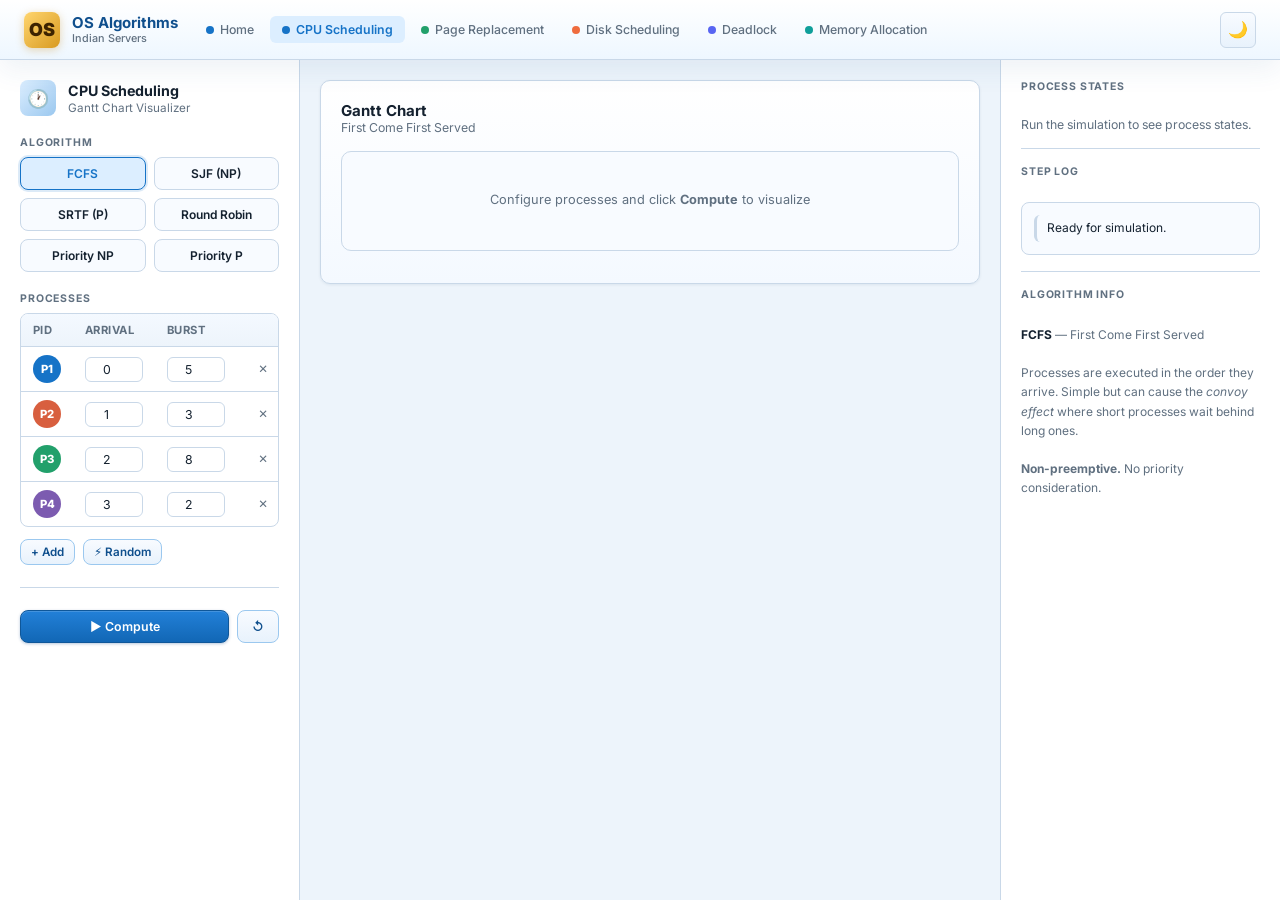
==== cpu-scheduling.html @ 4339affb "Initial OS algorithms visualization site" ====
<!DOCTYPE html>
<html lang="en" data-theme="light">
<head>
  <meta charset="UTF-8">
  <meta name="viewport" content="width=device-width, initial-scale=1.0">
  <title>CPU Scheduling — OS Algorithms</title>
  <link rel="stylesheet" href="css/style.css">
  <style>
    .process-row td { vertical-align: middle; }
    .pid-badge {
      display: inline-flex; align-items: center; justify-content: center;
      width: 28px; height: 28px; border-radius: 50%;
      font-size: 0.75rem; font-weight: 800; color: #fff;
    }
    .gantt-wrap { min-height: 100px; }
    .gantt-chart { position: relative; }
    .gantt-rows { display: flex; flex-direction: column; gap: 6px; }
    .gantt-proc-row { display: flex; align-items: center; gap: 6px; }
    .gantt-proc-label {
      width: 26px; height: 26px; border-radius: 50%;
      font-size: 0.7rem; font-weight: 800; color: #fff;
      display: flex; align-items: center; justify-content: center;
      flex-shrink: 0;
    }
    .gantt-blocks { position: relative; flex: 1; height: 32px; }
    .gantt-block {
      position: absolute; top: 0; height: 32px;
      border-radius: 5px;
      display: flex; align-items: center; justify-content: center;
      font-size: 0.68rem; font-weight: 700; color: rgba(255,255,255,0.9);
      overflow: hidden;
      border: 1px solid rgba(0,0,0,0.15);
      transition: opacity 0.2s;
    }
    .gantt-block::after {
      content: ''; position: absolute; top: 0; left: 0; right: 0; height: 40%;
      background: rgba(255,255,255,0.18);
    }
    .gantt-block.dimmed { opacity: 0.25; }
    .gantt-block.current { box-shadow: 0 0 0 2px #fff, 0 0 0 4px var(--accent); z-index:2; }
    .timeline-row {
      position: relative; height: 20px; flex: 1;
      border-top: 1px solid var(--line);
      margin-left: 32px;
    }
    .t-tick {
      position: absolute; top: 0; transform: translateX(-50%);
      font-size: 0.65rem; color: var(--muted); font-weight: 600;
      padding-top: 3px;
    }
    .t-tick::before {
      content: ''; position: absolute; top: -5px; left: 50%;
      width: 1px; height: 5px; background: var(--line);
    }
    .quantum-row { display: flex; align-items: center; gap: var(--space-3); }
    .quantum-row.hidden { display: none; }
    .proc-table-wrap { overflow-x: auto; border-radius: var(--radius-md); border: 1px solid var(--line); }
    .proc-table-wrap table { font-size: 0.82rem; }
    .proc-table-wrap input[type=number] {
      width: 58px; padding: 4px 6px; text-align: center;
      border-radius: var(--radius-sm); font-size: 0.82rem;
    }
    .current-time-bar {
      font-size: 0.82rem; color: var(--muted);
      display: flex; align-items: center; gap: 8px;
    }
    .time-val { font-size: 1.1rem; font-weight: 800; color: var(--ink); min-width: 2ch; }
    .metrics-table td:first-child { font-weight: 600; }
    .p-color-0 { background: #1673c7; }
    .p-color-1 { background: #d85f3f; }
    .p-color-2 { background: #22a06b; }
    .p-color-3 { background: #7c5bb0; }
    .p-color-4 { background: #ef9c00; }
    .p-color-5 { background: #0f9f9a; }
    .p-color-6 { background: #db2777; }
    .p-color-7 { background: #65a30d; }
  </style>
</head>
<body>

<nav class="top-nav">
  <a class="nav-brand" href="index.html">
    <div class="nav-brand-mark">OS</div>
    <div><div class="nav-brand-text">OS Algorithms</div><div class="nav-brand-sub">Indian Servers</div></div>
  </a>
  <div class="nav-links">
    <a class="nav-link" href="index.html"><span class="dot" style="background:#1673c7"></span>Home</a>
    <a class="nav-link active" href="cpu-scheduling.html"><span class="dot" style="background:#1673c7"></span>CPU Scheduling</a>
    <a class="nav-link" href="page-replacement.html"><span class="dot" style="background:#22a06b"></span>Page Replacement</a>
    <a class="nav-link" href="disk-scheduling.html"><span class="dot" style="background:#ef6c3e"></span>Disk Scheduling</a>
    <a class="nav-link" href="deadlock.html"><span class="dot" style="background:#5865f2"></span>Deadlock</a>
    <a class="nav-link" href="memory-allocation.html"><span class="dot" style="background:#0f9f9a"></span>Memory Allocation</a>
  </div>
  <div class="nav-actions">
    <button class="theme-toggle" id="themeBtn">🌙</button>
  </div>
</nav>

<div class="page-layout-3">

  <!-- Control Panel -->
  <aside class="control-panel">
    <div>
      <div class="card-header" style="margin-bottom:0">
        <div class="card-icon" style="background:linear-gradient(135deg,#dceeff,#9bc8ef)">🕐</div>
        <div>
          <div class="card-title">CPU Scheduling</div>
          <div class="card-subtitle">Gantt Chart Visualizer</div>
        </div>
      </div>
    </div>

    <div>
      <div class="section-title">Algorithm</div>
      <div class="algo-grid">
        <div class="algo-option selected" data-algo="fcfs">FCFS</div>
        <div class="algo-option" data-algo="sjf">SJF (NP)</div>
        <div class="algo-option" data-algo="srtf">SRTF (P)</div>
        <div class="algo-option" data-algo="rr">Round Robin</div>
        <div class="algo-option" data-algo="priority_np">Priority NP</div>
        <div class="algo-option" data-algo="priority_p">Priority P</div>
      </div>
      <div class="quantum-row hidden mt-3" id="quantumRow">
        <label class="form-label" style="white-space:nowrap;margin:0">Time Quantum:</label>
        <input type="number" id="quantum" value="2" min="1" max="10" style="width:70px">
      </div>
    </div>

    <div>
      <div class="section-title" style="margin-bottom:8px">Processes</div>
      <div class="proc-table-wrap">
        <table id="procTable">
          <thead>
            <tr>
              <th>PID</th><th>Arrival</th><th>Burst</th>
              <th id="priHead" class="hidden">Priority</th>
              <th></th>
            </tr>
          </thead>
          <tbody id="procBody"></tbody>
        </table>
      </div>
      <div class="btn-group mt-3">
        <button class="btn btn-secondary btn-sm" id="addProcBtn">+ Add</button>
        <button class="btn btn-secondary btn-sm" id="randomBtn">⚡ Random</button>
      </div>
    </div>

    <div class="divider"></div>
    <div class="btn-group" style="flex-wrap:nowrap">
      <button class="btn btn-primary w-full" id="runBtn">▶ Compute</button>
      <button class="btn btn-secondary" id="resetBtn" title="Reset">↺</button>
    </div>
  </aside>

  <!-- Visualization Panel -->
  <main class="viz-panel">
    <div class="card">
      <div class="flex items-center justify-between" style="margin-bottom:var(--space-4)">
        <div>
          <div class="panel-title" style="margin:0">Gantt Chart</div>
          <div class="text-muted text-sm" id="algoLabel">First Come First Served</div>
        </div>
        <div class="current-time-bar" id="timeBar" style="display:none">
          <span>t =</span><span class="time-val" id="timeVal">0</span>
        </div>
      </div>

      <div class="gantt-wrap" id="ganttWrap">
        <div style="color:var(--muted); font-size:0.85rem; text-align:center; padding:24px 0">
          Configure processes and click <strong>Compute</strong> to visualize
        </div>
      </div>

      <div class="legend mt-3" id="ganttLegend"></div>
    </div>

    <!-- Playback controls -->
    <div class="playback-bar" id="playbackBar" style="display:none">
      <button class="btn btn-secondary btn-sm btn-icon" id="stepBackBtn" title="Step back">⟨⟨</button>
      <button class="btn btn-primary btn-sm" id="playBtn" style="min-width:90px">▶ Play</button>
      <button class="btn btn-secondary btn-sm btn-icon" id="stepFwdBtn" title="Step forward">⟩⟩</button>
      <div class="progress-bar w-full">
        <div class="progress-fill" id="progressFill" style="width:0%"></div>
      </div>
      <div class="step-counter" id="stepCounter">0 / 0</div>
      <div class="playback-speed">
        <span class="text-xs text-muted">Speed:</span>
        <button class="speed-btn" data-spd="2">0.5×</button>
        <button class="speed-btn active" data-spd="1">1×</button>
        <button class="speed-btn" data-spd="0.5">2×</button>
        <button class="speed-btn" data-spd="0.25">4×</button>
      </div>
    </div>

    <!-- Metrics -->
    <div id="metricsArea" style="display:none">
      <div class="section-title">Performance Metrics</div>
      <div class="metrics-grid" id="metricsGrid"></div>
      <div class="table-wrap mt-4">
        <table>
          <thead>
            <tr><th>Process</th><th>Arrival</th><th>Burst</th><th>Completion</th><th>Turnaround</th><th>Waiting</th><th>Response</th></tr>
          </thead>
          <tbody id="metricsBody"></tbody>
          <tfoot id="metricsFoot" style="font-weight:700; background:var(--blue-1)"></tfoot>
        </table>
      </div>
    </div>
  </main>

  <!-- Info Panel -->
  <aside class="info-panel">
    <div class="section-title">Process States</div>
    <div id="statesPanel" style="display:flex; flex-direction:column; gap:6px">
      <div class="text-muted text-sm">Run the simulation to see process states.</div>
    </div>

    <hr>

    <div class="section-title">Step Log</div>
    <div class="step-log" id="stepLog">
      <div class="step-entry">Ready for simulation.</div>
    </div>

    <hr>

    <div class="section-title">Algorithm Info</div>
    <div id="algoInfo" style="font-size:0.8rem; color:var(--muted); line-height:1.6">
      <strong style="color:var(--ink)">FCFS</strong> — First Come First Served<br><br>
      Processes are executed in the order they arrive. Simple but can cause the
      <em>convoy effect</em> where short processes wait behind long ones.<br><br>
      <strong>Non-preemptive.</strong> No priority consideration.
    </div>
  </aside>
</div>

<script>
// ── Theme ────────────────────────────────────────────────
const themeBtn = document.getElementById('themeBtn');
const root = document.documentElement;
const saved = localStorage.getItem('os-theme') || 'light';
root.setAttribute('data-theme', saved);
themeBtn.textContent = saved === 'dark' ? '☀️' : '🌙';
themeBtn.addEventListener('click', () => {
  const next = root.getAttribute('data-theme') === 'dark' ? 'light' : 'dark';
  root.setAttribute('data-theme', next);
  themeBtn.textContent = next === 'dark' ? '☀️' : '🌙';
  localStorage.setItem('os-theme', next);
});

// ── Process Colors ────────────────────────────────────────
const COLORS = ['#1673c7','#d85f3f','#22a06b','#7c5bb0','#ef9c00','#0f9f9a','#db2777','#65a30d'];
const ALGO_NAMES = {
  fcfs: 'First Come First Served (FCFS)',
  sjf: 'Shortest Job First — Non-Preemptive (SJF)',
  srtf: 'Shortest Remaining Time First — Preemptive (SRTF)',
  rr: 'Round Robin (RR)',
  priority_np: 'Priority Scheduling — Non-Preemptive',
  priority_p: 'Priority Scheduling — Preemptive'
};
const ALGO_INFO = {
  fcfs: '<strong style="color:var(--ink)">FCFS</strong> — First Come First Served<br><br>Processes execute in arrival order. Simple but causes the <em>convoy effect</em>.<br><br><strong>Non-preemptive.</strong>',
  sjf: '<strong style="color:var(--ink)">SJF</strong> — Shortest Job First<br><br>Always picks the arrived process with shortest burst. Minimizes average waiting time (optimal for NP).<br><br><strong>Non-preemptive.</strong>',
  srtf: '<strong style="color:var(--ink)">SRTF</strong> — Shortest Remaining Time First<br><br>Preemptive version of SJF. At each time unit picks the process with least remaining time. Optimal average waiting time.<br><br><strong>Preemptive.</strong>',
  rr: '<strong style="color:var(--ink)">Round Robin</strong><br><br>Each process gets a fixed time quantum. Fairness guaranteed; response time depends on quantum size. Best for interactive systems.<br><br><strong>Preemptive.</strong>',
  priority_np: '<strong style="color:var(--ink)">Priority Scheduling NP</strong><br><br>Non-preemptively selects highest-priority ready process (lower number = higher priority). Risk of <em>starvation</em> for low-priority processes.<br><br><strong>Non-preemptive.</strong>',
  priority_p: '<strong style="color:var(--ink)">Priority Scheduling P</strong><br><br>Preempts running process if a higher-priority process arrives. More responsive but more context switches.<br><br><strong>Preemptive.</strong>'
};

// ── State ─────────────────────────────────────────────────
let currentAlgo = 'fcfs';
let processes = [];
let ganttData = [];
let steps = [];
let currentStep = 0;
let playInterval = null;
let speedFactor = 1;
let pidCounter = 1;

// ── Init ──────────────────────────────────────────────────
function init() {
  processes = [
    { pid: 1, arrival: 0, burst: 5, priority: 2, color: COLORS[0] },
    { pid: 2, arrival: 1, burst: 3, priority: 1, color: COLORS[1] },
    { pid: 3, arrival: 2, burst: 8, priority: 3, color: COLORS[2] },
    { pid: 4, arrival: 3, burst: 2, priority: 1, color: COLORS[3] },
  ];
  pidCounter = 5;
  renderTable();
}

function renderTable() {
  const body = document.getElementById('procBody');
  const showPri = currentAlgo === 'priority_np' || currentAlgo === 'priority_p';
  document.getElementById('priHead').classList.toggle('hidden', !showPri);
  body.innerHTML = processes.map((p, i) => `
    <tr class="process-row" data-idx="${i}">
      <td><span class="pid-badge p-color-${i % 8}">P${p.pid}</span></td>
      <td><input type="number" value="${p.arrival}" min="0" max="50" onchange="updateProc(${i},'arrival',this.value)"></td>
      <td><input type="number" value="${p.burst}" min="1" max="30" onchange="updateProc(${i},'burst',this.value)"></td>
      <td class="${showPri ? '' : 'hidden'}"><input type="number" value="${p.priority}" min="1" max="10" onchange="updateProc(${i},'priority',this.value)"></td>
      <td><button class="btn btn-ghost btn-icon btn-sm" onclick="removeProc(${i})">✕</button></td>
    </tr>
  `).join('');
}

function updateProc(i, field, val) {
  processes[i][field] = parseInt(val) || 0;
}
function removeProc(i) {
  if (processes.length <= 1) return;
  processes.splice(i, 1);
  renderTable();
}

document.getElementById('addProcBtn').addEventListener('click', () => {
  if (processes.length >= 8) return;
  processes.push({ pid: pidCounter++, arrival: 0, burst: 4, priority: 2, color: COLORS[processes.length % 8] });
  renderTable();
});

document.getElementById('randomBtn').addEventListener('click', () => {
  processes = [];
  pidCounter = 1;
  const n = 4 + Math.floor(Math.random() * 3);
  for (let i = 0; i < n; i++) {
    processes.push({
      pid: pidCounter++,
      arrival: Math.floor(Math.random() * 8),
      burst: 1 + Math.floor(Math.random() * 9),
      priority: 1 + Math.floor(Math.random() * 5),
      color: COLORS[i % 8]
    });
  }
  renderTable();
});

// ── Algorithm Selection ───────────────────────────────────
document.querySelectorAll('.algo-option').forEach(el => {
  el.addEventListener('click', () => {
    document.querySelectorAll('.algo-option').forEach(x => x.classList.remove('selected'));
    el.classList.add('selected');
    currentAlgo = el.dataset.algo;
    document.getElementById('quantumRow').classList.toggle('hidden', currentAlgo !== 'rr');
    document.getElementById('algoLabel').textContent = ALGO_NAMES[currentAlgo];
    document.getElementById('algoInfo').innerHTML = ALGO_INFO[currentAlgo];
    renderTable();
  });
});

// ── Algorithms ────────────────────────────────────────────
function computeFCFS(procs) {
  const sorted = [...procs].sort((a, b) => a.arrival - b.arrival || a.pid - b.pid);
  const gantt = []; let t = 0;
  for (const p of sorted) {
    if (t < p.arrival) gantt.push({ pid: -1, start: t, end: p.arrival });
    gantt.push({ pid: p.pid, start: Math.max(t, p.arrival), end: Math.max(t, p.arrival) + p.burst });
    t = gantt[gantt.length - 1].end;
  }
  return gantt;
}

function computeSJF(procs) {
  const all = procs.map(p => ({ ...p }));
  const gantt = []; let t = 0; const done = new Set();
  while (done.size < all.length) {
    const avail = all.filter(p => p.arrival <= t && !done.has(p.pid));
    if (!avail.length) { t++; continue; }
    avail.sort((a, b) => a.burst - b.burst || a.arrival - b.arrival || a.pid - b.pid);
    const p = avail[0];
    if (t < p.arrival) gantt.push({ pid: -1, start: t, end: p.arrival });
    gantt.push({ pid: p.pid, start: t, end: t + p.burst });
    t += p.burst; done.add(p.pid);
  }
  return gantt;
}

function computeSRTF(procs) {
  const all = procs.map(p => ({ ...p, rem: p.burst, resp: -1 }));
  const n = all.length; let done = 0; let t = 0;
  let cur = null; let segStart = 0; const gantt = [];
  while (done < n) {
    const avail = all.filter(p => p.arrival <= t && p.rem > 0);
    if (!avail.length) { if (cur) { gantt.push({ pid: cur.pid, start: segStart, end: t }); cur = null; } t++; continue; }
    avail.sort((a, b) => a.rem - b.rem || a.arrival - b.arrival || a.pid - b.pid);
    const next = avail[0];
    if (!cur || cur.pid !== next.pid) {
      if (cur) gantt.push({ pid: cur.pid, start: segStart, end: t });
      segStart = t; cur = next;
    }
    next.rem--; t++;
    if (next.rem === 0) { gantt.push({ pid: next.pid, start: segStart, end: t }); cur = null; segStart = t; done++; }
  }
  return gantt;
}

function computeRR(procs, q) {
  const all = procs.map(p => ({ ...p, rem: p.burst })).sort((a, b) => a.arrival - b.arrival);
  const gantt = []; let t = 0; const queue = []; let idx = 0;
  while (idx < all.length && all[idx].arrival <= t) { queue.push(all[idx++]); }
  while (queue.length || idx < all.length) {
    if (!queue.length) { t = all[idx].arrival; queue.push(all[idx++]); }
    const p = queue.shift();
    const exec = Math.min(q, p.rem);
    gantt.push({ pid: p.pid, start: t, end: t + exec });
    t += exec; p.rem -= exec;
    while (idx < all.length && all[idx].arrival <= t) { queue.push(all[idx++]); }
    if (p.rem > 0) queue.push(p);
  }
  return gantt;
}

function computePriorityNP(procs) {
  const all = procs.map(p => ({ ...p }));
  const gantt = []; let t = 0; const done = new Set();
  while (done.size < all.length) {
    const avail = all.filter(p => p.arrival <= t && !done.has(p.pid));
    if (!avail.length) { t++; continue; }
    avail.sort((a, b) => a.priority - b.priority || a.arrival - b.arrival || a.pid - b.pid);
    const p = avail[0];
    gantt.push({ pid: p.pid, start: t, end: t + p.burst });
    t += p.burst; done.add(p.pid);
  }
  return gantt;
}

function computePriorityP(procs) {
  const all = procs.map(p => ({ ...p, rem: p.burst }));
  const n = all.length; let done = 0; let t = 0;
  let cur = null; let segStart = 0; const gantt = [];
  while (done < n) {
    const avail = all.filter(p => p.arrival <= t && p.rem > 0);
    if (!avail.length) { if (cur) { gantt.push({ pid: cur.pid, start: segStart, end: t }); cur = null; } t++; continue; }
    avail.sort((a, b) => a.priority - b.priority || a.arrival - b.arrival || a.pid - b.pid);
    const next = avail[0];
    if (!cur || cur.pid !== next.pid) {
      if (cur) gantt.push({ pid: cur.pid, start: segStart, end: t });
      segStart = t; cur = next;
    }
    next.rem--; t++;
    if (next.rem === 0) { gantt.push({ pid: next.pid, start: segStart, end: t }); cur = null; segStart = t; done++; }
  }
  return gantt;
}

function computeGantt() {
  const q = parseInt(document.getElementById('quantum').value) || 2;
  const cleaned = processes.filter(p => p.burst > 0);
  switch (currentAlgo) {
    case 'fcfs': return computeFCFS(cleaned);
    case 'sjf': return computeSJF(cleaned);
    case 'srtf': return computeSRTF(cleaned);
    case 'rr': return computeRR(cleaned, q);
    case 'priority_np': return computePriorityNP(cleaned);
    case 'priority_p': return computePriorityP(cleaned);
  }
  return [];
}

// ── Metrics ───────────────────────────────────────────────
function computeMetrics(gantt, procs) {
  const map = {};
  procs.forEach(p => { map[p.pid] = { ...p, completion: 0, response: -1, firstStart: -1 }; });
  gantt.forEach(seg => {
    if (seg.pid < 0) return;
    const p = map[seg.pid];
    if (!p) return;
    if (p.firstStart < 0) p.firstStart = seg.start;
    p.completion = Math.max(p.completion, seg.end);
  });
  return Object.values(map).map(p => ({
    ...p,
    turnaround: p.completion - p.arrival,
    waiting: p.completion - p.arrival - p.burst,
    response: p.firstStart - p.arrival
  }));
}

// ── Build Steps ───────────────────────────────────────────
function buildSteps(gantt) {
  // Each step = show up to that gantt segment
  const s = [];
  for (let i = 1; i <= gantt.length; i++) {
    s.push({ visibleCount: i, time: gantt[i-1].end });
  }
  return s;
}

// ── Render Gantt ──────────────────────────────────────────
function renderGantt(gantt, visibleCount) {
  const wrap = document.getElementById('ganttWrap');
  if (!gantt.length) { wrap.innerHTML = '<div style="color:var(--muted);text-align:center;padding:24px">No data</div>'; return; }

  const maxT = gantt[gantt.length - 1].end;
  const scale = Math.min(1, (wrap.clientWidth - 60) / (maxT * 28));
  const blockW = Math.max(18, 28 * scale);

  // Per-process rows
  const pidMap = {};
  processes.forEach((p, i) => { pidMap[p.pid] = { color: p.color, idx: i }; });

  // Build row per process
  const rowsHtml = processes.map((p, i) => {
    const segs = gantt.filter(s => s.pid === p.pid);
    const blocks = segs.slice(0, visibleCount).map(s => {
      const left = s.start * blockW;
      const width = (s.end - s.start) * blockW;
      const isLast = gantt.indexOf(s) === visibleCount - 1;
      return `<div class="gantt-block ${isLast ? 'current' : ''}"
        style="left:${left}px; width:${width}px; background:${p.color}"
        title="P${p.pid}: t=${s.start}–${s.end}">
        ${width > 26 ? `<span style="font-size:0.68rem;font-weight:700">${s.end - s.start}</span>` : ''}
      </div>`;
    }).join('');
    return `<div class="gantt-proc-row">
      <div class="gantt-proc-label" style="background:${p.color}">P${p.pid}</div>
      <div class="gantt-blocks" style="width:${maxT * blockW}px">${blocks}</div>
    </div>`;
  }).join('');

  // Ticks
  const tickStep = maxT <= 20 ? 1 : maxT <= 50 ? 5 : 10;
  let ticks = '';
  for (let t = 0; t <= maxT; t += tickStep) {
    ticks += `<div class="t-tick" style="left:${t * blockW}px">${t}</div>`;
  }
  if (maxT % tickStep !== 0) ticks += `<div class="t-tick" style="left:${maxT * blockW}px">${maxT}</div>`;

  wrap.innerHTML = `
    <div class="gantt-rows" style="overflow-x:auto; padding-bottom:4px">
      ${rowsHtml}
      <div style="display:flex; gap:6px; margin-top:4px">
        <div style="width:32px; flex-shrink:0"></div>
        <div class="timeline-row" style="width:${maxT * blockW}px">${ticks}</div>
      </div>
    </div>
  `;

  // Legend
  const leg = document.getElementById('ganttLegend');
  leg.innerHTML = processes.map(p =>
    `<div class="legend-item"><div class="legend-swatch" style="background:${p.color}"></div>P${p.pid}</div>`
  ).join('');
}

// ── Run ───────────────────────────────────────────────────
document.getElementById('runBtn').addEventListener('click', run);
function run() {
  stopPlay();
  ganttData = computeGantt();
  if (!ganttData.length) return;
  steps = buildSteps(ganttData);
  currentStep = steps.length;

  renderGantt(ganttData, currentStep);
  showMetrics();
  document.getElementById('playbackBar').style.display = 'flex';
  document.getElementById('metricsArea').style.display = 'block';
  document.getElementById('timeBar').style.display = 'flex';
  updatePlayback();
  buildStepLog();
  updateStatePanel(currentStep);
}

function showMetrics() {
  const metrics = computeMetrics(ganttData, processes);
  const grid = document.getElementById('metricsGrid');
  const avgWT = (metrics.reduce((s, m) => s + m.waiting, 0) / metrics.length).toFixed(2);
  const avgTAT = (metrics.reduce((s, m) => s + m.turnaround, 0) / metrics.length).toFixed(2);
  const avgRT = (metrics.reduce((s, m) => s + m.response, 0) / metrics.length).toFixed(2);
  const totalTime = ganttData[ganttData.length - 1].end;
  const cpuBusy = ganttData.filter(s => s.pid >= 0).reduce((s, g) => s + g.end - g.start, 0);
  const util = ((cpuBusy / totalTime) * 100).toFixed(1);

  grid.innerHTML = `
    <div class="metric-card"><div class="metric-value" style="color:var(--cpu-color)">${avgWT}</div><div class="metric-label">Avg Wait (ms)</div></div>
    <div class="metric-card"><div class="metric-value" style="color:var(--mem-color)">${avgTAT}</div><div class="metric-label">Avg Turnaround</div></div>
    <div class="metric-card"><div class="metric-value" style="color:var(--disk-color)">${avgRT}</div><div class="metric-label">Avg Response</div></div>
    <div class="metric-card"><div class="metric-value" style="color:var(--deadlock-color)">${util}%</div><div class="metric-label">CPU Utilization</div></div>
  `;

  const body = document.getElementById('metricsBody');
  body.innerHTML = metrics.map(m => `
    <tr>
      <td><span class="pid-badge" style="background:${m.color}">P${m.pid}</span></td>
      <td>${m.arrival}</td><td>${m.burst}</td>
      <td>${m.completion}</td>
      <td><strong>${m.turnaround}</strong></td>
      <td><strong style="color:var(--cpu-color)">${m.waiting}</strong></td>
      <td>${m.response}</td>
    </tr>
  `).join('');

  const foot = document.getElementById('metricsFoot');
  const total = { tat: metrics.reduce((s, m) => s + m.turnaround, 0), wt: metrics.reduce((s, m) => s + m.waiting, 0) };
  foot.innerHTML = `<tr><td colspan="4" style="color:var(--muted)">Average</td><td>${(total.tat/metrics.length).toFixed(2)}</td><td>${(total.wt/metrics.length).toFixed(2)}</td><td>—</td></tr>`;
}

// ── Playback ──────────────────────────────────────────────
function updatePlayback() {
  const cs = currentStep;
  document.getElementById('stepCounter').textContent = `${cs} / ${steps.length}`;
  const pct = steps.length ? (cs / steps.length * 100) : 0;
  document.getElementById('progressFill').style.width = pct + '%';
  const t = steps.length && cs > 0 ? steps[cs - 1].time : 0;
  document.getElementById('timeVal').textContent = t;
  renderGantt(ganttData, cs);
  updateStatePanel(cs);
  if (cs > 0 && cs <= steps.length) scrollLogToStep(cs - 1);
}

function buildStepLog() {
  const log = document.getElementById('stepLog');
  log.innerHTML = ganttData.map((seg, i) => {
    const label = seg.pid < 0 ? 'CPU idle' : `P${seg.pid} runs`;
    const cls = seg.pid < 0 ? 'warning' : 'success';
    return `<div class="step-entry ${cls}" id="logEntry${i}">${label}: t=${seg.start} → t=${seg.end} <span style="color:var(--muted)">(${seg.end - seg.start} unit${seg.end - seg.start !== 1 ? 's' : ''})</span></div>`;
  }).join('');
}
function scrollLogToStep(i) {
  const el = document.getElementById(`logEntry${i}`);
  if (el) { document.querySelectorAll('.step-entry').forEach(x => x.classList.remove('current')); el.classList.add('current'); el.scrollIntoView({ block: 'nearest' }); }
}

function updateStatePanel(cs) {
  const panel = document.getElementById('statesPanel');
  const metrics = computeMetrics(ganttData.slice(0, cs), processes);
  const curTime = cs > 0 ? steps[cs - 1].time : 0;
  const runningPid = cs > 0 && ganttData[cs - 1].pid >= 0 ? ganttData[cs - 1].pid : -1;
  panel.innerHTML = processes.map(p => {
    const m = metrics.find(x => x.pid === p.pid);
    let state = 'not arrived';
    if (p.arrival > curTime) state = 'not arrived';
    else if (m && m.completion <= curTime) state = 'done';
    else if (p.pid === runningPid) state = 'running';
    else state = 'ready';
    const colors = { 'running': 'running', 'ready': 'ready', 'done': 'done', 'not arrived': 'done' };
    const labels = { 'running': '▶ Running', 'ready': '⏳ Ready', 'done': '✓ Done', 'not arrived': '○ Waiting' };
    return `<div style="display:flex; align-items:center; justify-content:space-between; font-size:0.82rem; padding:5px 8px; border-radius:6px; background:var(--blue-1); border:1px solid var(--line)">
      <span style="display:flex; align-items:center; gap:6px"><span class="state-dot ${colors[state]}"></span><strong>P${p.pid}</strong></span>
      <span style="color:var(--muted)">${labels[state]}</span>
    </div>`;
  }).join('');
}

document.getElementById('stepBackBtn').addEventListener('click', () => {
  stopPlay(); if (currentStep > 0) { currentStep--; updatePlayback(); }
});
document.getElementById('stepFwdBtn').addEventListener('click', () => {
  stopPlay(); if (currentStep < steps.length) { currentStep++; updatePlayback(); }
});

let playing = false;
function stopPlay() {
  clearInterval(playInterval); playing = false;
  document.getElementById('playBtn').textContent = '▶ Play';
}
document.getElementById('playBtn').addEventListener('click', () => {
  if (playing) { stopPlay(); return; }
  if (currentStep >= steps.length) currentStep = 0;
  playing = true;
  document.getElementById('playBtn').textContent = '⏸ Pause';
  playInterval = setInterval(() => {
    if (currentStep >= steps.length) { stopPlay(); return; }
    currentStep++; updatePlayback();
  }, 600 * speedFactor);
});

document.querySelectorAll('.speed-btn').forEach(btn => {
  btn.addEventListener('click', () => {
    document.querySelectorAll('.speed-btn').forEach(x => x.classList.remove('active'));
    btn.classList.add('active');
    speedFactor = parseFloat(btn.dataset.spd);
    if (playing) { stopPlay(); document.getElementById('playBtn').click(); }
  });
});

document.getElementById('resetBtn').addEventListener('click', () => {
  stopPlay(); currentStep = 0; ganttData = []; steps = [];
  document.getElementById('ganttWrap').innerHTML = '<div style="color:var(--muted);font-size:0.85rem;text-align:center;padding:24px 0">Configure processes and click <strong>Compute</strong> to visualize</div>';
  document.getElementById('playbackBar').style.display = 'none';
  document.getElementById('metricsArea').style.display = 'none';
  document.getElementById('timeBar').style.display = 'none';
  document.getElementById('ganttLegend').innerHTML = '';
  document.getElementById('statesPanel').innerHTML = '<div class="text-muted text-sm">Run the simulation to see process states.</div>';
  document.getElementById('stepLog').innerHTML = '<div class="step-entry">Ready for simulation.</div>';
});

init();
</script>
</body>
</html>
---- css/style.css ----
/* ============================================
   OS Algorithm Visualizer — Design System
   Matches Indian Servers Algorithms Visualization
   ============================================ */

@import url('https://fonts.googleapis.com/css2?family=Inter:wght@400;500;600;700;800;900&display=swap');

/* ── Reset ── */
*, *::before, *::after { box-sizing: border-box; margin: 0; padding: 0; }
html { font-size: 15px; }
body {
  font-family: 'Inter', system-ui, sans-serif;
  background: var(--surface);
  color: var(--ink);
  -webkit-font-smoothing: antialiased;
  -moz-osx-font-smoothing: grayscale;
  min-height: 100vh;
}

/* ── CSS Variables ── */
:root {
  --ink: #14212f;
  --muted: #607080;
  --surface: #edf4fb;
  --panel: #ffffff;
  --line: #c9d8e8;
  --accent: #1673c7;
  --accent-2: #d85f3f;
  --accent-3: #d59a26;

  --blue-1: #f8fbff;
  --blue-2: #dceeff;
  --blue-3: #9bc8ef;
  --blue-4: #1673c7;
  --blue-5: #0f4f8d;

  /* Category accent colors */
  --cpu-color: #1673c7;
  --cpu-light: #dceeff;
  --mem-color: #22a06b;
  --mem-light: #d4f0e3;
  --disk-color: #ef6c3e;
  --disk-light: #fde8df;
  --deadlock-color: #5865f2;
  --deadlock-light: #e0e2fd;
  --alloc-color: #0f9f9a;
  --alloc-light: #ccf0ef;
  --process-color: #7c5bb0;
  --process-light: #ede5f8;

  --space-1: 4px;
  --space-2: 8px;
  --space-3: 12px;
  --space-4: 16px;
  --space-5: 20px;
  --space-6: 24px;

  --radius-sm: 6px;
  --radius-md: 8px;
  --radius-lg: 10px;
  --radius-xl: 14px;

  --sidebar-width: 260px;
  --nav-height: 60px;

  --shadow-sm: 0 1px 3px rgba(19, 55, 90, 0.08);
  --shadow-md: 0 4px 16px rgba(19, 55, 90, 0.10);
  --shadow-lg: 0 8px 32px rgba(19, 55, 90, 0.13);
}

/* ── Dark Mode ── */
[data-theme="dark"] {
  --ink: #f3f7fb;
  --muted: #b8c7d6;
  --surface: #101722;
  --panel: #172434;
  --line: #2a3f55;
  --blue-1: #172434;
  --blue-2: #1e344f;
  --blue-3: #3768a3;
}

/* ── Top Navigation ── */
.top-nav {
  position: sticky;
  top: 0;
  z-index: 100;
  height: var(--nav-height);
  background: linear-gradient(180deg, #ffffff, #eef7ff);
  border-bottom: 1px solid var(--line);
  box-shadow: 0 1px 0 #fff inset, 0 10px 28px rgba(32, 88, 139, 0.08);
  display: flex;
  align-items: center;
  padding: 0 var(--space-6);
  gap: var(--space-4);
}
[data-theme="dark"] .top-nav {
  background: linear-gradient(180deg, #172434, #0f1c2e);
  border-color: var(--line);
}

.nav-brand {
  display: flex;
  align-items: center;
  gap: var(--space-3);
  text-decoration: none;
  flex-shrink: 0;
}
.nav-brand-mark {
  width: 36px; height: 36px;
  background: linear-gradient(135deg, #ffd56e, #d89a20);
  border-radius: 8px;
  display: flex; align-items: center; justify-content: center;
  font-weight: 900; font-size: 18px; color: #3d2300;
  box-shadow: 0 2px 8px rgba(200,130,0,0.3);
  flex-shrink: 0;
}
.nav-brand-text { font-weight: 700; font-size: 1rem; color: var(--blue-5); line-height: 1.2; }
.nav-brand-sub { font-size: 0.72rem; color: var(--muted); font-weight: 500; }
[data-theme="dark"] .nav-brand-text { color: var(--blue-3); }

.nav-links {
  display: flex;
  align-items: center;
  gap: var(--space-1);
  flex: 1;
  overflow-x: auto;
  scrollbar-width: none;
}
.nav-links::-webkit-scrollbar { display: none; }

.nav-link {
  display: flex; align-items: center; gap: 6px;
  padding: 6px 12px;
  border-radius: var(--radius-sm);
  font-size: 0.82rem; font-weight: 500;
  color: var(--muted);
  text-decoration: none;
  white-space: nowrap;
  transition: background 0.15s, color 0.15s;
}
.nav-link:hover { background: var(--blue-2); color: var(--blue-5); }
.nav-link.active { background: var(--blue-2); color: var(--blue-4); font-weight: 600; }
.nav-link .dot {
  width: 8px; height: 8px; border-radius: 50%;
  flex-shrink: 0;
}
[data-theme="dark"] .nav-link:hover { background: var(--blue-2); color: var(--blue-3); }

.nav-actions { margin-left: auto; display: flex; align-items: center; gap: var(--space-2); }

/* ── Theme Toggle ── */
.theme-toggle {
  width: 36px; height: 36px;
  border-radius: var(--radius-sm);
  border: 1px solid var(--line);
  background: linear-gradient(180deg, #f8fbff, #e8f2fc);
  cursor: pointer;
  display: flex; align-items: center; justify-content: center;
  font-size: 16px;
  transition: all 0.15s;
}
.theme-toggle:hover { box-shadow: var(--shadow-sm); }
[data-theme="dark"] .theme-toggle { background: linear-gradient(180deg, #1e344f, #152033); border-color: var(--line); }

/* ── Page Layout ── */
.page-layout {
  display: grid;
  grid-template-columns: 320px minmax(0, 1fr);
  gap: 0;
  min-height: calc(100vh - var(--nav-height));
}

.page-layout-3 {
  display: grid;
  grid-template-columns: 300px minmax(0, 1fr) 280px;
  min-height: calc(100vh - var(--nav-height));
}

/* ── Control Panel ── */
.control-panel {
  background: var(--panel);
  border-right: 1px solid var(--line);
  padding: var(--space-5);
  display: flex;
  flex-direction: column;
  gap: var(--space-5);
  overflow-y: auto;
  max-height: calc(100vh - var(--nav-height));
  position: sticky;
  top: var(--nav-height);
}
[data-theme="dark"] .control-panel { background: #172434; }

/* ── Visualization Panel ── */
.viz-panel {
  padding: var(--space-5);
  display: flex;
  flex-direction: column;
  gap: var(--space-4);
  overflow-y: auto;
}

/* ── Info Panel ── */
.info-panel {
  background: var(--panel);
  border-left: 1px solid var(--line);
  padding: var(--space-5);
  display: flex;
  flex-direction: column;
  gap: var(--space-4);
  overflow-y: auto;
  max-height: calc(100vh - var(--nav-height));
  position: sticky;
  top: var(--nav-height);
}
[data-theme="dark"] .info-panel { background: #172434; }

/* ── Section Headers ── */
.section-title {
  font-size: 0.7rem;
  font-weight: 700;
  letter-spacing: 0.08em;
  text-transform: uppercase;
  color: var(--muted);
  margin-bottom: var(--space-2);
}
.panel-title {
  font-size: 1rem;
  font-weight: 700;
  color: var(--ink);
  margin-bottom: var(--space-4);
}

/* ── Cards ── */
.card {
  background: linear-gradient(180deg, #ffffff, #f4f9ff);
  border: 1px solid var(--line);
  border-radius: var(--radius-lg);
  padding: var(--space-5);
  box-shadow: inset 0 1px 0 #fff, var(--shadow-sm);
}
[data-theme="dark"] .card { background: linear-gradient(180deg, #1e344f, #172434); border-color: var(--line); box-shadow: none; }

.card-header {
  display: flex; align-items: center; gap: var(--space-3);
  margin-bottom: var(--space-4);
}
.card-icon {
  width: 36px; height: 36px;
  border-radius: var(--radius-md);
  display: flex; align-items: center; justify-content: center;
  font-size: 18px;
  flex-shrink: 0;
}
.card-title { font-size: 0.95rem; font-weight: 700; color: var(--ink); }
.card-subtitle { font-size: 0.78rem; color: var(--muted); margin-top: 2px; }

/* ── Form Controls ── */
.form-group { display: flex; flex-direction: column; gap: var(--space-2); }
.form-label { font-size: 0.8rem; font-weight: 600; color: var(--ink); }
.form-hint { font-size: 0.75rem; color: var(--muted); }

input[type="text"],
input[type="number"],
select,
textarea {
  background: var(--panel);
  border: 1px solid var(--line);
  border-radius: var(--radius-md);
  padding: 8px 10px;
  font-family: inherit;
  font-size: 0.875rem;
  color: var(--ink);
  width: 100%;
  transition: border-color 0.15s, box-shadow 0.15s;
  outline: none;
}
input:focus, select:focus, textarea:focus {
  border-color: var(--accent);
  box-shadow: 0 0 0 3px rgba(22, 115, 199, 0.15);
}
[data-theme="dark"] input, [data-theme="dark"] select, [data-theme="dark"] textarea {
  background: #1e344f; border-color: var(--line); color: var(--ink);
}
input[type="range"] {
  padding: 0;
  accent-color: var(--accent);
}

/* ── Buttons ── */
.btn {
  display: inline-flex; align-items: center; justify-content: center; gap: 6px;
  padding: 8px 14px;
  border-radius: var(--radius-md);
  font-family: inherit;
  font-size: 0.825rem;
  font-weight: 600;
  cursor: pointer;
  border: 1px solid transparent;
  transition: all 0.15s ease;
  text-decoration: none;
  white-space: nowrap;
  user-select: none;
}
.btn:disabled { opacity: 0.48; cursor: not-allowed; filter: grayscale(0.3); }
.btn:not(:disabled):hover { transform: translateY(-1px); box-shadow: 0 4px 12px rgba(19,88,148,0.14); }
.btn:not(:disabled):active { transform: translateY(0); box-shadow: inset 0 2px 4px rgba(0,0,0,0.08); }

.btn-primary {
  background: linear-gradient(180deg, #2280d8, #1267b5);
  color: #fff;
  border-color: #0f5799;
  box-shadow: 0 1px 3px rgba(13,70,140,0.3), inset 0 1px 0 rgba(255,255,255,0.15);
}
.btn-primary:not(:disabled):hover { background: linear-gradient(180deg, #2a8ae0, #1673c7); }

.btn-secondary {
  background: linear-gradient(180deg, #f8fbff, #e8f2fc);
  color: var(--blue-5);
  border-color: var(--blue-3);
}
.btn-secondary:not(:disabled):hover { background: linear-gradient(180deg, #eef6ff, #dceeff); }
[data-theme="dark"] .btn-secondary { background: linear-gradient(180deg, #1e344f, #172434); color: var(--blue-3); border-color: var(--line); }

.btn-success {
  background: linear-gradient(180deg, #2db87a, #1d8f5c);
  color: #fff;
  border-color: #156040;
}

.btn-danger {
  background: linear-gradient(180deg, #fff1ed, #f8c8ba);
  color: #8b2500;
  border-color: #e28d75;
}

.btn-warning {
  background: linear-gradient(180deg, #fff7dc, #f2d37a);
  color: #5a3800;
  border-color: #d5a833;
}

.btn-ghost {
  background: transparent;
  color: var(--muted);
  border-color: transparent;
}
.btn-ghost:hover { background: var(--blue-2); color: var(--blue-5); }

.btn-sm { padding: 5px 10px; font-size: 0.775rem; }
.btn-lg { padding: 11px 20px; font-size: 0.925rem; }
.btn-icon { padding: 8px; width: 36px; height: 36px; }
.btn-icon.btn-sm { padding: 5px; width: 28px; height: 28px; }

.btn-group { display: flex; gap: var(--space-2); flex-wrap: wrap; }

/* ── Process Colors ── */
.proc-colors {
  --p0: #1673c7; --p1: #d85f3f; --p2: #22a06b; --p3: #7c5bb0;
  --p4: #ef9c00; --p5: #0f9f9a; --p6: #db2777; --p7: #65a30d;
}

/* ── Tables ── */
.table-wrap { overflow-x: auto; border-radius: var(--radius-md); border: 1px solid var(--line); }
table {
  width: 100%;
  border-collapse: collapse;
  font-size: 0.84rem;
}
thead { background: linear-gradient(180deg, #f4f9ff, #edf4fb); }
[data-theme="dark"] thead { background: linear-gradient(180deg, #1e344f, #172434); }
th {
  padding: 9px 12px;
  font-weight: 700;
  font-size: 0.75rem;
  letter-spacing: 0.04em;
  text-transform: uppercase;
  color: var(--muted);
  border-bottom: 1px solid var(--line);
  text-align: left;
  white-space: nowrap;
}
td {
  padding: 8px 12px;
  border-bottom: 1px solid var(--line);
  color: var(--ink);
}
tr:last-child td { border-bottom: none; }
tbody tr:hover { background: var(--blue-1); }
[data-theme="dark"] tbody tr:hover { background: #1e344f; }

/* ── Process Table Input ── */
.process-table input {
  padding: 5px 7px;
  border-radius: var(--radius-sm);
  text-align: center;
  min-width: 50px;
}

/* ── Gantt Chart ── */
.gantt-wrap {
  background: var(--blue-1);
  border: 1px solid var(--line);
  border-radius: var(--radius-lg);
  padding: var(--space-4);
  overflow-x: auto;
}
.gantt-chart {
  position: relative;
  min-height: 80px;
}
.gantt-row {
  display: flex;
  align-items: center;
  gap: 0;
  height: 44px;
  position: relative;
}
.gantt-block {
  height: 36px;
  border-radius: var(--radius-sm);
  display: flex; align-items: center; justify-content: center;
  font-size: 0.75rem; font-weight: 700;
  color: #fff;
  position: relative;
  overflow: hidden;
  transition: opacity 0.2s;
  flex-shrink: 0;
  border: 1px solid rgba(0,0,0,0.1);
}
.gantt-block::after {
  content: '';
  position: absolute; top: 0; left: 0; right: 0;
  height: 40%;
  background: rgba(255,255,255,0.15);
  border-radius: var(--radius-sm) var(--radius-sm) 0 0;
}
.gantt-block.idle {
  background: repeating-linear-gradient(45deg, #d0dde8, #d0dde8 4px, #dde8f2 4px, #dde8f2 8px);
  color: var(--muted);
  border-color: var(--line);
}
.gantt-timeline {
  display: flex;
  position: relative;
  margin-top: var(--space-1);
  font-size: 0.7rem;
  color: var(--muted);
  font-weight: 600;
}
.gantt-tick {
  position: absolute;
  transform: translateX(-50%);
  white-space: nowrap;
}
.gantt-cursor {
  position: absolute;
  top: 0; bottom: 0;
  width: 2px;
  background: var(--accent-2);
  pointer-events: none;
  transition: left 0.3s ease;
}
.gantt-cursor::before {
  content: '';
  position: absolute;
  top: -5px; left: -4px;
  border: 5px solid transparent;
  border-top-color: var(--accent-2);
}

/* ── Page Frame Visualization ── */
.page-frames {
  display: flex;
  gap: var(--space-3);
  flex-wrap: wrap;
}
.page-frame {
  display: flex;
  flex-direction: column;
  align-items: center;
  gap: 2px;
}
.page-frame-label { font-size: 0.7rem; color: var(--muted); font-weight: 600; }
.page-frame-slots {
  display: flex;
  flex-direction: column;
  gap: 3px;
}
.page-slot {
  width: 54px; height: 44px;
  border-radius: var(--radius-md);
  border: 1px solid var(--line);
  background: var(--blue-1);
  display: flex; align-items: center; justify-content: center;
  font-size: 1rem; font-weight: 700;
  color: var(--ink);
  transition: all 0.3s ease;
  position: relative;
}
.page-slot.hit {
  background: linear-gradient(135deg, #d4f0e3, #b4e6cc);
  border-color: #5dbb8a;
  color: #135b49;
  box-shadow: 0 0 0 2px rgba(34, 160, 107, 0.25);
  animation: slot-hit 0.5s ease;
}
.page-slot.fault {
  background: linear-gradient(135deg, #fde8df, #fbbfa3);
  border-color: #e67a5a;
  color: #8b2500;
  box-shadow: 0 0 0 2px rgba(239, 108, 62, 0.25);
  animation: slot-fault 0.5s ease;
}
.page-slot.empty { color: var(--muted); font-size: 0.75rem; }
.page-slot.use-bit::after {
  content: attr(data-use);
  position: absolute;
  top: 3px; right: 5px;
  font-size: 0.65rem;
  font-weight: 700;
  color: var(--accent-3);
}

@keyframes slot-hit {
  0% { transform: scale(1.08); }
  100% { transform: scale(1); }
}
@keyframes slot-fault {
  0%, 25%, 50%, 75%, 100% { transform: translateX(0); }
  12.5% { transform: translateX(-3px); }
  37.5% { transform: translateX(3px); }
  62.5% { transform: translateX(-2px); }
  87.5% { transform: translateX(2px); }
}

/* ── Reference String ── */
.ref-string {
  display: flex;
  gap: var(--space-2);
  flex-wrap: wrap;
  padding: var(--space-3) var(--space-4);
  background: var(--blue-1);
  border: 1px solid var(--line);
  border-radius: var(--radius-md);
}
.ref-token {
  width: 36px; height: 36px;
  border-radius: var(--radius-sm);
  display: flex; align-items: center; justify-content: center;
  font-size: 0.9rem; font-weight: 700;
  background: var(--panel);
  border: 1px solid var(--line);
  color: var(--ink);
  transition: all 0.2s;
  flex-shrink: 0;
}
.ref-token.current {
  background: var(--accent);
  color: #fff;
  border-color: var(--blue-5);
  transform: scale(1.15);
  box-shadow: 0 2px 8px rgba(22,115,199,0.35);
}
.ref-token.hit { background: var(--mem-light); border-color: var(--mem-color); color: #135b49; }
.ref-token.fault { background: var(--disk-light); border-color: var(--disk-color); color: #8b2500; }

/* ── Disk Chart ── */
.disk-chart-wrap {
  background: var(--blue-1);
  border: 1px solid var(--line);
  border-radius: var(--radius-lg);
  padding: var(--space-4);
  overflow: hidden;
}
.disk-svg { width: 100%; display: block; }

/* ── Memory Map ── */
.memory-map {
  display: flex;
  flex-direction: column;
  gap: 3px;
  background: var(--blue-1);
  border: 1px solid var(--line);
  border-radius: var(--radius-lg);
  padding: var(--space-3);
}
.mem-block {
  border-radius: var(--radius-sm);
  display: flex;
  align-items: center;
  padding: 6px 12px;
  font-size: 0.8rem;
  font-weight: 600;
  border: 1px solid rgba(0,0,0,0.08);
  transition: all 0.3s ease;
  gap: var(--space-3);
  position: relative;
  overflow: hidden;
}
.mem-block.free {
  background: repeating-linear-gradient(45deg, #edf4fb, #edf4fb 5px, #e2edf7 5px, #e2edf7 10px);
  border-color: var(--line);
  color: var(--muted);
}
.mem-block.allocated {
  color: #fff;
}
.mem-block-size {
  margin-left: auto;
  font-size: 0.72rem;
  opacity: 0.9;
}
.mem-block-addr {
  font-size: 0.68rem;
  opacity: 0.7;
  font-family: monospace;
}

/* ── Matrix Grid ── */
.matrix-grid {
  display: grid;
  gap: 4px;
}
.matrix-cell {
  background: var(--blue-1);
  border: 1px solid var(--line);
  border-radius: var(--radius-sm);
  display: flex; align-items: center; justify-content: center;
  font-size: 0.9rem; font-weight: 600;
  color: var(--ink);
  aspect-ratio: 1;
  min-width: 42px;
  min-height: 38px;
  padding: 4px;
  transition: all 0.3s ease;
}
.matrix-cell.highlight {
  background: #fff3d4;
  border-color: #e69f00;
  box-shadow: 0 0 0 2px rgba(230, 159, 0, 0.2);
}
.matrix-cell.active {
  background: var(--blue-2);
  border-color: var(--blue-4);
  box-shadow: 0 0 0 2px rgba(22, 115, 199, 0.2);
}
.matrix-cell.safe {
  background: var(--mem-light);
  border-color: var(--mem-color);
  color: #135b49;
}
.matrix-cell.unsafe {
  background: var(--disk-light);
  border-color: var(--disk-color);
  color: #8b2500;
}

/* ── Status Badges ── */
.badge {
  display: inline-flex; align-items: center; gap: 5px;
  padding: 3px 9px;
  border-radius: 20px;
  font-size: 0.72rem;
  font-weight: 700;
  letter-spacing: 0.03em;
}
.badge-blue { background: var(--cpu-light); color: #1a4a82; }
.badge-green { background: var(--mem-light); color: #135b49; }
.badge-red { background: var(--disk-light); color: #8b2500; }
.badge-purple { background: var(--deadlock-light); color: #2d3191; }
.badge-teal { background: var(--alloc-light); color: #0a5c59; }
.badge-gold { background: #fff3d4; color: #7a4800; }

/* ── Metric Cards ── */
.metrics-grid {
  display: grid;
  grid-template-columns: repeat(auto-fit, minmax(120px, 1fr));
  gap: var(--space-3);
}
.metric-card {
  background: var(--blue-1);
  border: 1px solid var(--line);
  border-radius: var(--radius-md);
  padding: var(--space-3) var(--space-4);
  text-align: center;
}
.metric-value {
  font-size: 1.4rem;
  font-weight: 800;
  color: var(--ink);
  line-height: 1;
}
.metric-label {
  font-size: 0.72rem;
  color: var(--muted);
  font-weight: 600;
  margin-top: 4px;
  text-transform: uppercase;
  letter-spacing: 0.05em;
}

/* ── Playback Controls ── */
.playback-bar {
  display: flex;
  align-items: center;
  gap: var(--space-3);
  padding: var(--space-3) var(--space-4);
  background: var(--panel);
  border: 1px solid var(--line);
  border-radius: var(--radius-lg);
  box-shadow: var(--shadow-sm);
}
.playback-speed {
  display: flex;
  align-items: center;
  gap: var(--space-2);
  margin-left: auto;
}
.speed-btn {
  padding: 3px 9px;
  border-radius: 20px;
  font-size: 0.75rem;
  font-weight: 700;
  border: 1px solid var(--line);
  background: var(--blue-1);
  color: var(--muted);
  cursor: pointer;
  transition: all 0.15s;
}
.speed-btn.active {
  background: var(--accent);
  color: #fff;
  border-color: var(--blue-5);
}
.step-counter {
  font-size: 0.8rem;
  color: var(--muted);
  font-weight: 600;
  white-space: nowrap;
  min-width: 80px;
}

/* ── Progress Bar ── */
.progress-bar {
  height: 6px;
  background: var(--line);
  border-radius: 3px;
  overflow: hidden;
}
.progress-fill {
  height: 100%;
  background: linear-gradient(90deg, var(--accent), var(--blue-3));
  border-radius: 3px;
  transition: width 0.3s ease;
}

/* ── Log/Steps Panel ── */
.step-log {
  background: var(--blue-1);
  border: 1px solid var(--line);
  border-radius: var(--radius-md);
  padding: var(--space-3);
  max-height: 220px;
  overflow-y: auto;
  font-size: 0.8rem;
  display: flex;
  flex-direction: column;
  gap: 4px;
}
.step-entry {
  padding: 5px 10px;
  border-radius: var(--radius-sm);
  line-height: 1.4;
  color: var(--ink);
  border-left: 3px solid var(--line);
}
.step-entry.current {
  background: var(--blue-2);
  border-left-color: var(--accent);
  font-weight: 600;
}
.step-entry.success { border-left-color: var(--mem-color); background: #f4fdf8; }
.step-entry.warning { border-left-color: var(--accent-3); background: #fffbf0; }
.step-entry.error { border-left-color: var(--accent-2); background: #fff7f5; }
[data-theme="dark"] .step-entry.success { background: #0f2a1e; }
[data-theme="dark"] .step-entry.warning { background: #251c00; }
[data-theme="dark"] .step-entry.error { background: #2a0e00; }

/* ── Algorithm Selector ── */
.algo-grid {
  display: grid;
  grid-template-columns: 1fr 1fr;
  gap: var(--space-2);
}
.algo-option {
  padding: 8px 10px;
  border-radius: var(--radius-md);
  border: 1px solid var(--line);
  background: var(--blue-1);
  cursor: pointer;
  transition: all 0.15s;
  font-size: 0.8rem;
  font-weight: 600;
  color: var(--ink);
  text-align: center;
  user-select: none;
}
.algo-option:hover { border-color: var(--blue-3); background: var(--blue-2); }
.algo-option.selected {
  border-color: var(--accent);
  background: var(--blue-2);
  color: var(--accent);
  box-shadow: 0 0 0 2px rgba(22,115,199,0.15);
}

/* ── Legend ── */
.legend {
  display: flex;
  flex-wrap: wrap;
  gap: var(--space-3);
}
.legend-item {
  display: flex; align-items: center; gap: 6px;
  font-size: 0.78rem; color: var(--muted); font-weight: 500;
}
.legend-swatch {
  width: 12px; height: 12px;
  border-radius: 3px;
  flex-shrink: 0;
}

/* ── Divider ── */
.divider { height: 1px; background: var(--line); margin: 2px 0; }
hr { border: none; border-top: 1px solid var(--line); }

/* ── Tooltip ── */
[data-tip] { position: relative; cursor: help; }
[data-tip]::after {
  content: attr(data-tip);
  position: absolute;
  bottom: calc(100% + 6px);
  left: 50%; transform: translateX(-50%);
  background: #14212f;
  color: #fff;
  font-size: 0.72rem;
  font-weight: 500;
  padding: 4px 8px;
  border-radius: var(--radius-sm);
  white-space: nowrap;
  pointer-events: none;
  opacity: 0;
  transition: opacity 0.15s;
  z-index: 200;
}
[data-tip]:hover::after { opacity: 1; }

/* ── Home Page ── */
.hero {
  background: linear-gradient(135deg, #0f2d52 0%, #1673c7 60%, #3a8fd4 100%);
  padding: var(--space-6) var(--space-6) 40px;
  color: #fff;
  position: relative;
  overflow: hidden;
}
.hero::before {
  content: '';
  position: absolute; inset: 0;
  background: radial-gradient(ellipse at 70% 50%, rgba(255,255,255,0.08) 0%, transparent 70%);
}
.hero-content { position: relative; max-width: 900px; }
.hero-badge {
  display: inline-flex; align-items: center; gap: 8px;
  background: rgba(255,255,255,0.15);
  border: 1px solid rgba(255,255,255,0.25);
  border-radius: 20px;
  padding: 4px 12px;
  font-size: 0.78rem;
  font-weight: 700;
  letter-spacing: 0.04em;
  margin-bottom: var(--space-4);
  backdrop-filter: blur(4px);
}
.hero-title {
  font-size: 2.4rem;
  font-weight: 900;
  line-height: 1.15;
  margin-bottom: var(--space-3);
  text-shadow: 0 2px 8px rgba(0,0,0,0.2);
}
.hero-sub {
  font-size: 1.05rem;
  opacity: 0.85;
  font-weight: 400;
  max-width: 560px;
  line-height: 1.6;
}

.algo-cards-grid {
  display: grid;
  grid-template-columns: repeat(auto-fill, minmax(280px, 1fr));
  gap: var(--space-5);
  padding: var(--space-6);
}
.algo-card {
  background: var(--panel);
  border: 1px solid var(--line);
  border-radius: var(--radius-xl);
  padding: var(--space-5);
  text-decoration: none;
  display: block;
  transition: all 0.2s ease;
  box-shadow: var(--shadow-sm);
  position: relative;
  overflow: hidden;
}
.algo-card::before {
  content: '';
  position: absolute; top: 0; left: 0; right: 0;
  height: 3px;
  background: var(--card-accent, var(--accent));
}
.algo-card:hover {
  transform: translateY(-3px);
  box-shadow: var(--shadow-lg);
  border-color: var(--card-accent, var(--accent));
}
[data-theme="dark"] .algo-card { background: #172434; }

.algo-card-icon {
  width: 52px; height: 52px;
  border-radius: var(--radius-lg);
  display: flex; align-items: center; justify-content: center;
  font-size: 26px;
  margin-bottom: var(--space-4);
  border: 1px solid rgba(0,0,0,0.08);
}
.algo-card-title {
  font-size: 1.05rem; font-weight: 800; color: var(--ink);
  margin-bottom: 6px;
}
.algo-card-desc {
  font-size: 0.82rem; color: var(--muted); line-height: 1.5;
  margin-bottom: var(--space-4);
}
.algo-card-tags {
  display: flex; flex-wrap: wrap; gap: 5px;
}
.tag {
  padding: 2px 8px;
  border-radius: 10px;
  font-size: 0.7rem;
  font-weight: 600;
  border: 1px solid;
}

/* ── Scrollbars ── */
::-webkit-scrollbar { width: 6px; height: 6px; }
::-webkit-scrollbar-track { background: transparent; }
::-webkit-scrollbar-thumb { background: var(--line); border-radius: 3px; }
::-webkit-scrollbar-thumb:hover { background: var(--blue-3); }

/* ── Animations ── */
@keyframes fadeIn { from { opacity: 0; transform: translateY(6px); } to { opacity: 1; transform: none; } }
@keyframes pulse { 0%, 100% { opacity: 1; } 50% { opacity: 0.6; } }
@keyframes spin { from { transform: rotate(0deg); } to { transform: rotate(360deg); } }

.fade-in { animation: fadeIn 0.3s ease; }
.spin { animation: spin 1s linear infinite; }

/* ── State Indicators ── */
.state-dot {
  width: 9px; height: 9px; border-radius: 50%;
  display: inline-block;
}
.state-dot.running { background: var(--mem-color); animation: pulse 1s infinite; }
.state-dot.waiting { background: var(--accent-3); }
.state-dot.ready { background: var(--accent); }
.state-dot.done { background: var(--muted); }

/* ── Responsive ── */
@media (max-width: 1100px) {
  .page-layout { grid-template-columns: 280px minmax(0, 1fr); }
  .page-layout-3 { grid-template-columns: 280px minmax(0, 1fr); }
  .page-layout-3 .info-panel { display: none; }
}
@media (max-width: 760px) {
  .page-layout, .page-layout-3 { grid-template-columns: 1fr; }
  .control-panel {
    position: static; max-height: none;
    border-right: none; border-bottom: 1px solid var(--line);
  }
  .info-panel {
    position: static; max-height: none;
    border-left: none; border-top: 1px solid var(--line);
  }
  .nav-links { display: none; }
  .hero-title { font-size: 1.6rem; }
  .algo-cards-grid { padding: var(--space-4); grid-template-columns: 1fr; }
}

/* ── Utility Classes ── */
.flex { display: flex; }
.flex-col { display: flex; flex-direction: column; }
.items-center { align-items: center; }
.justify-between { justify-content: space-between; }
.gap-1 { gap: var(--space-1); }
.gap-2 { gap: var(--space-2); }
.gap-3 { gap: var(--space-3); }
.gap-4 { gap: var(--space-4); }
.text-muted { color: var(--muted); }
.text-sm { font-size: 0.82rem; }
.text-xs { font-size: 0.72rem; }
.font-bold { font-weight: 700; }
.font-mono { font-family: 'JetBrains Mono', 'Fira Code', monospace; }
.w-full { width: 100%; }
.text-center { text-align: center; }
.mt-1 { margin-top: var(--space-1); }
.mt-2 { margin-top: var(--space-2); }
.mt-3 { margin-top: var(--space-3); }
.mt-4 { margin-top: var(--space-4); }
.hidden { display: none !important; }
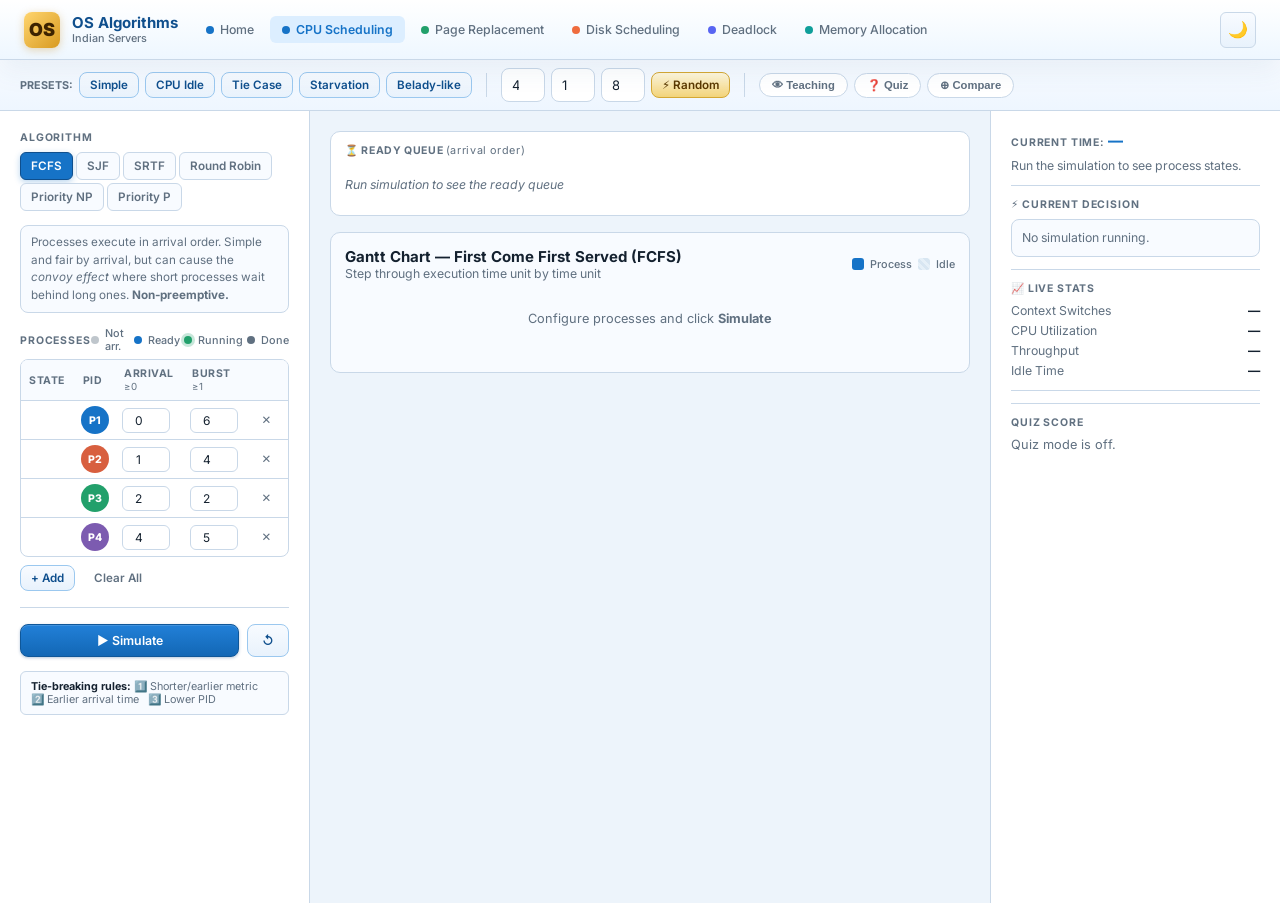
==== commit afda28eb: "Major enhancement: step-by-step simulation, quiz/teaching modes, comparison, disk animation, page re" ====
--- a/cpu-scheduling.html
+++ b/cpu-scheduling.html
@@ -1,83 +1,356 @@
 <!DOCTYPE html>
 <html lang="en" data-theme="light">
 <head>
-  <meta charset="UTF-8">
-  <meta name="viewport" content="width=device-width, initial-scale=1.0">
-  <title>CPU Scheduling — OS Algorithms</title>
-  <link rel="stylesheet" href="css/style.css">
-  <style>
-    .process-row td { vertical-align: middle; }
-    .pid-badge {
-      display: inline-flex; align-items: center; justify-content: center;
-      width: 28px; height: 28px; border-radius: 50%;
-      font-size: 0.75rem; font-weight: 800; color: #fff;
-    }
-    .gantt-wrap { min-height: 100px; }
-    .gantt-chart { position: relative; }
-    .gantt-rows { display: flex; flex-direction: column; gap: 6px; }
-    .gantt-proc-row { display: flex; align-items: center; gap: 6px; }
-    .gantt-proc-label {
-      width: 26px; height: 26px; border-radius: 50%;
-      font-size: 0.7rem; font-weight: 800; color: #fff;
-      display: flex; align-items: center; justify-content: center;
-      flex-shrink: 0;
-    }
-    .gantt-blocks { position: relative; flex: 1; height: 32px; }
-    .gantt-block {
-      position: absolute; top: 0; height: 32px;
-      border-radius: 5px;
-      display: flex; align-items: center; justify-content: center;
-      font-size: 0.68rem; font-weight: 700; color: rgba(255,255,255,0.9);
-      overflow: hidden;
-      border: 1px solid rgba(0,0,0,0.15);
-      transition: opacity 0.2s;
-    }
-    .gantt-block::after {
-      content: ''; position: absolute; top: 0; left: 0; right: 0; height: 40%;
-      background: rgba(255,255,255,0.18);
-    }
-    .gantt-block.dimmed { opacity: 0.25; }
-    .gantt-block.current { box-shadow: 0 0 0 2px #fff, 0 0 0 4px var(--accent); z-index:2; }
-    .timeline-row {
-      position: relative; height: 20px; flex: 1;
-      border-top: 1px solid var(--line);
-      margin-left: 32px;
-    }
-    .t-tick {
-      position: absolute; top: 0; transform: translateX(-50%);
-      font-size: 0.65rem; color: var(--muted); font-weight: 600;
-      padding-top: 3px;
-    }
-    .t-tick::before {
-      content: ''; position: absolute; top: -5px; left: 50%;
-      width: 1px; height: 5px; background: var(--line);
-    }
-    .quantum-row { display: flex; align-items: center; gap: var(--space-3); }
-    .quantum-row.hidden { display: none; }
-    .proc-table-wrap { overflow-x: auto; border-radius: var(--radius-md); border: 1px solid var(--line); }
-    .proc-table-wrap table { font-size: 0.82rem; }
-    .proc-table-wrap input[type=number] {
-      width: 58px; padding: 4px 6px; text-align: center;
-      border-radius: var(--radius-sm); font-size: 0.82rem;
-    }
-    .current-time-bar {
-      font-size: 0.82rem; color: var(--muted);
-      display: flex; align-items: center; gap: 8px;
-    }
-    .time-val { font-size: 1.1rem; font-weight: 800; color: var(--ink); min-width: 2ch; }
-    .metrics-table td:first-child { font-weight: 600; }
-    .p-color-0 { background: #1673c7; }
-    .p-color-1 { background: #d85f3f; }
-    .p-color-2 { background: #22a06b; }
-    .p-color-3 { background: #7c5bb0; }
-    .p-color-4 { background: #ef9c00; }
-    .p-color-5 { background: #0f9f9a; }
-    .p-color-6 { background: #db2777; }
-    .p-color-7 { background: #65a30d; }
-  </style>
+<meta charset="UTF-8">
+<meta name="viewport" content="width=device-width, initial-scale=1.0">
+<title>CPU Scheduling — OS Algorithms</title>
+<link rel="stylesheet" href="css/style.css">
+<style>
+/* ─── Layout ─────────────────────────────────────────── */
+.scheduler-layout {
+  display: grid;
+  grid-template-columns: 310px minmax(0,1fr) 290px;
+  min-height: calc(100vh - 108px);
+}
+.toolbar {
+  background: linear-gradient(180deg,#f8fbff,#eef6ff);
+  border-bottom: 1px solid var(--line);
+  padding: 8px 20px;
+  display: flex; align-items: center; gap: 10px; flex-wrap: wrap;
+}
+[data-theme=dark] .toolbar { background: linear-gradient(180deg,#172434,#0f1c2e); }
+.toolbar-group { display: flex; gap: 6px; align-items: center; }
+.toolbar-sep { width: 1px; height: 24px; background: var(--line); margin: 0 4px; }
+.mode-toggle {
+  padding: 5px 12px; border-radius: 20px;
+  font-size: 0.75rem; font-weight: 700;
+  border: 1px solid var(--line); cursor: pointer;
+  background: var(--panel); color: var(--muted);
+  transition: all .15s;
+}
+.mode-toggle.active { background: var(--accent); color: #fff; border-color: var(--blue-5); }
+
+/* ─── Algo Tabs ───────────────────────────────────────── */
+.algo-tabs { display: flex; gap: 3px; flex-wrap: wrap; }
+.algo-tab {
+  padding: 6px 10px; border-radius: var(--radius-sm);
+  font-size: 0.78rem; font-weight: 600;
+  border: 1px solid var(--line); cursor: pointer;
+  background: var(--blue-1); color: var(--muted);
+  transition: all .15s; white-space: nowrap;
+}
+.algo-tab:hover { background: var(--blue-2); color: var(--blue-5); }
+.algo-tab.active {
+  background: var(--accent); color: #fff;
+  border-color: var(--blue-5);
+  box-shadow: 0 2px 6px rgba(22,115,199,.3);
+}
+
+/* ─── Process Table ───────────────────────────────────── */
+.proc-table-wrap { overflow-x: auto; border: 1px solid var(--line); border-radius: var(--radius-md); }
+.proc-table { width: 100%; border-collapse: collapse; font-size: 0.8rem; }
+.proc-table th {
+  padding: 7px 8px; background: var(--blue-1);
+  font-size: 0.7rem; font-weight: 700; text-transform: uppercase;
+  letter-spacing: .05em; color: var(--muted);
+  border-bottom: 1px solid var(--line); white-space: nowrap;
+}
+.proc-table td { padding: 5px 6px; border-bottom: 1px solid var(--line); }
+.proc-table tr:last-child td { border-bottom: none; }
+.proc-table input[type=number] {
+  width: 48px; text-align: center; padding: 4px 4px;
+  border-radius: var(--radius-sm); font-size: 0.8rem;
+}
+.proc-row { transition: background .2s; }
+.proc-row.state-running { background: rgba(34,160,107,.1) !important; }
+.proc-row.state-ready { background: rgba(22,115,199,.06) !important; }
+.proc-row.state-done { opacity: .6; }
+.state-chip {
+  width: 28px; height: 28px; border-radius: 50%;
+  display: flex; align-items: center; justify-content: center;
+  font-size: .7rem; font-weight: 800; color: #fff; flex-shrink: 0;
+}
+.state-indicator {
+  width: 8px; height: 8px; border-radius: 50%;
+  display: inline-block; flex-shrink: 0;
+}
+.si-not-arrived { background: var(--muted); opacity: .4; }
+.si-ready { background: var(--accent); animation: pulse-dot 1.5s infinite; }
+.si-running { background: var(--mem-color); animation: pulse-dot .8s infinite; box-shadow: 0 0 0 3px rgba(34,160,107,.25); }
+.si-done { background: var(--muted); }
+@keyframes pulse-dot { 0%,100%{opacity:1} 50%{opacity:.4} }
+
+.invalid-field { border-color: var(--disk-color) !important; background: #fff7f5 !important; }
+.field-hint { font-size:.65rem; color:var(--disk-color); display:none; }
+.field-hint.show { display:block; }
+
+/* ─── Gantt Chart ─────────────────────────────────────── */
+.gantt-container {
+  background: var(--blue-1); border: 1px solid var(--line);
+  border-radius: var(--radius-lg); padding: 14px; overflow: hidden;
+}
+.gantt-scroll { overflow-x: auto; padding-bottom: 4px; }
+.gantt-tick-row {
+  display: flex; align-items: flex-start;
+  position: relative; min-height: 20px; margin-bottom: 6px;
+}
+.arrival-zone { height: 20px; position: relative; display: flex; flex-shrink: 0; }
+.arrival-marker {
+  position: absolute; display: flex; flex-direction: column; align-items: center;
+  transform: translateX(-50%); z-index: 2;
+}
+.arrival-flag {
+  font-size: .62rem; font-weight: 800;
+  padding: 1px 4px; border-radius: 3px; color: #fff; white-space: nowrap;
+}
+.arrival-line {
+  width: 1px; height: 8px; background: currentColor; opacity: .6;
+}
+.gantt-main-row { display: flex; align-items: center; gap: 4px; }
+.gantt-row-label {
+  width: 26px; height: 26px; border-radius: 50%; flex-shrink: 0;
+  display: flex; align-items: center; justify-content: center;
+  font-size: .68rem; font-weight: 800; color: #fff;
+}
+.gantt-cells { display: flex; gap: 1px; flex-shrink: 0; }
+.gantt-cell {
+  height: 26px; min-width: 20px;
+  border-radius: 3px; position: relative;
+  transition: transform .1s;
+  border: 1px solid rgba(0,0,0,.1);
+  display: flex; align-items: center; justify-content: center;
+  font-size: .6rem; font-weight: 800; color: rgba(255,255,255,.85);
+  cursor: pointer;
+}
+.gantt-cell.idle {
+  background: repeating-linear-gradient(45deg,#d8e6f2,#d8e6f2 3px,#e6f0f8 3px,#e6f0f8 6px);
+  border-color: var(--line); color: var(--muted);
+}
+.gantt-cell.current-tick {
+  box-shadow: 0 0 0 2px #fff, 0 0 0 3px var(--accent-2);
+  transform: scaleY(1.15);
+  z-index: 3;
+}
+.gantt-cell::after {
+  content:''; position:absolute; top:0; left:0; right:0;
+  height:35%; background:rgba(255,255,255,.18); pointer-events:none;
+}
+.ctx-switch-marker {
+  position: absolute; top: -8px; left: 50%;
+  transform: translateX(-50%);
+  width: 1px; height: 8px; background: var(--accent-2);
+}
+.ctx-switch-marker::before {
+  content:'⚡'; position:absolute; top:-12px; left:50%; transform:translateX(-50%);
+  font-size:.65rem;
+}
+.gantt-timeline {
+  display: flex; gap: 1px; margin-top: 4px;
+  padding-left: 30px; /* align with cells */
+}
+.t-label {
+  min-width: 20px; text-align: center;
+  font-size: .62rem; color: var(--muted); font-weight: 600;
+}
+.current-tick-cursor {
+  position: absolute; top: 0; bottom: 0; width: 2px;
+  background: var(--accent-2); pointer-events: none;
+  transition: left .15s;
+}
+
+/* ─── Ready Queue Panel ───────────────────────────────── */
+.ready-queue-panel {
+  background: var(--panel); border: 1px solid var(--line);
+  border-radius: var(--radius-lg); padding: 12px 14px;
+}
+.rq-label { font-size:.7rem; font-weight:700; color:var(--muted); text-transform:uppercase; letter-spacing:.06em; margin-bottom:8px; }
+.rq-slots { display: flex; gap: 6px; flex-wrap: wrap; align-items: center; min-height: 38px; }
+.rq-proc {
+  display: flex; align-items: center; gap: 5px;
+  padding: 4px 10px; border-radius: 20px;
+  font-size: .78rem; font-weight: 700;
+  border: 1px solid rgba(0,0,0,.1);
+  color: #fff;
+  transition: all .3s ease;
+  animation: slide-in .3s ease;
+}
+@keyframes slide-in { from{transform:translateX(-12px);opacity:0} to{transform:none;opacity:1} }
+.rq-proc-pos {
+  font-size: .62rem; font-weight: 800;
+  background: rgba(255,255,255,.25); border-radius: 10px;
+  padding: 1px 5px;
+}
+.rq-proc-info { font-size: .65rem; opacity: .85; }
+.rq-empty { color: var(--muted); font-size: .82rem; font-style: italic; }
+.rq-arrow { color: var(--muted); font-size: .9rem; }
+
+/* ─── Decision Log ────────────────────────────────────── */
+.decision-log {
+  background: var(--blue-1); border: 1px solid var(--line);
+  border-radius: var(--radius-md); padding: 10px;
+  max-height: 180px; overflow-y: auto;
+  display: flex; flex-direction: column; gap: 3px;
+}
+.dec-entry {
+  padding: 5px 10px; border-radius: 5px;
+  font-size: .78rem; line-height: 1.4;
+  border-left: 3px solid var(--line);
+  background: var(--panel);
+}
+.dec-entry.type-select { border-left-color: var(--accent); }
+.dec-entry.type-complete { border-left-color: var(--mem-color); background: #f4fdf8; }
+.dec-entry.type-preempt { border-left-color: var(--disk-color); background: #fff7f5; }
+.dec-entry.type-idle { border-left-color: var(--muted); background: var(--blue-1); color: var(--muted); font-style: italic; }
+.dec-entry.type-arrive { border-left-color: var(--accent-3); background: #fffbf0; }
+.dec-entry.type-rr-requeue { border-left-color: var(--process-color); background: var(--process-light); }
+.dec-entry.type-aging { border-left-color: var(--accent-3); }
+.dec-entry.current { outline: 2px solid var(--accent); outline-offset: -1px; }
+[data-theme=dark] .dec-entry.type-complete { background: #0f2a1e; }
+[data-theme=dark] .dec-entry.type-preempt { background: #2a0e00; }
+.dec-time { font-weight:800; color:var(--accent); margin-right:4px; }
+.dec-reason { color: var(--muted); font-size:.72rem; margin-top:2px; }
+
+/* ─── Process States ──────────────────────────────────── */
+.process-state-card {
+  display: flex; align-items: center; gap: 8px;
+  padding: 6px 10px; border-radius: var(--radius-md);
+  border: 1px solid var(--line); background: var(--blue-1);
+  font-size: .82rem; transition: all .2s;
+  position: relative;
+}
+.process-state-card.state-running {
+  background: rgba(34,160,107,.08);
+  border-color: var(--mem-color);
+  box-shadow: 0 0 0 2px rgba(34,160,107,.15);
+}
+.process-state-card.state-ready { background: rgba(22,115,199,.06); border-color: var(--blue-3); }
+.process-state-card.state-done { opacity: .65; }
+.state-badge {
+  font-size: .65rem; font-weight: 700; padding: 2px 7px; border-radius: 10px;
+  margin-left: auto; white-space: nowrap;
+}
+.sb-not-arrived { background: var(--line); color: var(--muted); }
+.sb-ready { background: var(--cpu-light); color: var(--blue-5); }
+.sb-running { background: var(--mem-light); color: #135b49; }
+.sb-done { background: #e8f5e9; color: #2e7d32; }
+.starv-badge {
+  position: absolute; right: -4px; top: -4px;
+  font-size: .6rem; background: #fbbf24; color: #5a3800;
+  border-radius: 10px; padding: 1px 5px; font-weight: 800;
+  border: 1px solid #d59a26;
+}
+
+/* ─── Metrics ─────────────────────────────────────────── */
+.formula-row {
+  background: var(--blue-1); border: 1px solid var(--line);
+  border-radius: var(--radius-md); padding: 8px 12px;
+  font-size: .78rem; margin-bottom: 4px;
+}
+.formula-name { font-weight: 800; color: var(--ink); }
+.formula-eq { color: var(--muted); font-family: 'Courier New', monospace; font-size: .75rem; }
+.per-proc-row {
+  display: flex; gap: 6px; align-items: center;
+  padding: 5px 8px; border-radius: var(--radius-sm);
+  background: var(--blue-1); border: 1px solid var(--line);
+  font-size: .78rem; margin-bottom: 3px;
+}
+.per-proc-calc { color: var(--muted); font-size: .72rem; flex: 1; text-align: right; }
+
+/* ─── Scrubber ────────────────────────────────────────── */
+.scrubber-wrap {
+  background: var(--panel); border: 1px solid var(--line);
+  border-radius: var(--radius-lg); padding: 10px 14px;
+}
+.scrubber-label {
+  font-size: .7rem; font-weight: 700; color: var(--muted);
+  text-transform: uppercase; letter-spacing: .06em;
+  display: flex; justify-content: space-between; margin-bottom: 6px;
+}
+input[type=range].scrubber {
+  width: 100%; accent-color: var(--accent); height: 6px;
+}
+
+/* ─── Quiz Modal ──────────────────────────────────────── */
+.quiz-overlay {
+  position: fixed; inset: 0; background: rgba(10,20,40,.5);
+  backdrop-filter: blur(4px); z-index: 999;
+  display: flex; align-items: center; justify-content: center;
+  animation: fadeIn .2s;
+}
+.quiz-card {
+  background: var(--panel); border: 1px solid var(--line);
+  border-radius: var(--radius-xl); padding: 28px; max-width: 440px; width: 90%;
+  box-shadow: 0 24px 64px rgba(0,0,30,.2);
+  animation: slideUp .3s ease;
+}
+@keyframes slideUp { from{transform:translateY(20px);opacity:0} to{transform:none;opacity:1} }
+.quiz-q { font-size:1.05rem; font-weight:700; color:var(--ink); margin-bottom:14px; }
+.quiz-options { display:flex; flex-direction:column; gap:8px; margin-bottom:16px; }
+.quiz-opt {
+  display:flex; align-items:center; gap:10px;
+  padding:9px 14px; border-radius:var(--radius-md);
+  border:2px solid var(--line); cursor:pointer;
+  font-size:.85rem; font-weight:600; transition:all .15s;
+  background: var(--blue-1);
+}
+.quiz-opt:hover { border-color:var(--accent); background:var(--blue-2); }
+.quiz-opt.selected { border-color:var(--accent); background:var(--blue-2); }
+.quiz-opt.correct { border-color:var(--mem-color); background:var(--mem-light); color:#135b49; }
+.quiz-opt.wrong { border-color:var(--disk-color); background:var(--disk-light); color:#8b2500; }
+.quiz-result { font-size:.88rem; padding:10px 14px; border-radius:var(--radius-md); margin-bottom:12px; font-weight:600; }
+.quiz-result.correct { background:var(--mem-light); color:#135b49; border:1px solid var(--mem-color); }
+.quiz-result.wrong { background:var(--disk-light); color:#8b2500; border:1px solid var(--disk-color); }
+.quiz-score { font-size:.78rem; color:var(--muted); text-align:center; }
+
+/* ─── Comparison ──────────────────────────────────────── */
+.comparison-section {
+  border-top: 1px solid var(--line);
+  padding: 20px;
+  background: var(--panel);
+}
+.comp-table { font-size:.8rem; }
+.comp-table td { padding: 7px 12px; }
+.comp-best { font-weight:800; color:var(--mem-color); }
+.comp-worst { color:var(--disk-color); }
+.comp-bar-cell { width:120px; }
+.comp-bar { height:6px; border-radius:3px; background:var(--line); overflow:hidden; }
+.comp-fill { height:100%; border-radius:3px; transition:width .5s; }
+
+/* ─── Context switch marker ───────────────────────────── */
+.ctx-marker {
+  width:2px; height:18px; background:var(--accent-2); position:absolute;
+  bottom:0; transform:translateX(-50%);
+}
+
+/* ─── Aging badge ─────────────────────────────────────── */
+.aging-badge {
+  font-size:.62rem; background:#fbbf24; color:#5a3800;
+  border-radius:8px; padding:1px 5px; font-weight:800; margin-left:4px;
+}
+
+/* ─── Teaching mode overlay ───────────────────────────── */
+.teach-blur { filter:blur(8px); pointer-events:none; user-select:none; }
+.teach-reveal {
+  text-align:center; padding:20px;
+  border:2px dashed var(--accent); border-radius:var(--radius-lg);
+  color:var(--muted); font-size:.9rem;
+}
+
+/* ─── Responsive ──────────────────────────────────────── */
+@media(max-width:1200px) {
+  .scheduler-layout { grid-template-columns: 280px minmax(0,1fr); }
+  .scheduler-layout .info-panel { display:none; }
+}
+@media(max-width:800px) {
+  .scheduler-layout { grid-template-columns: 1fr; }
+  .control-panel { position:static; max-height:none; border-right:none; border-bottom:1px solid var(--line); }
+  .toolbar { gap:6px; }
+}
+</style>
 </head>
 <body>
 
+<!-- ══════════ NAV ══════════════════════════════════════ -->
 <nav class="top-nav">
   <a class="nav-brand" href="index.html">
     <div class="nav-brand-mark">OS</div>
@@ -96,597 +369,1411 @@
   </div>
 </nav>
 
-<div class="page-layout-3">
-
-  <!-- Control Panel -->
-  <aside class="control-panel">
-    <div>
-      <div class="card-header" style="margin-bottom:0">
-        <div class="card-icon" style="background:linear-gradient(135deg,#dceeff,#9bc8ef)">🕐</div>
-        <div>
-          <div class="card-title">CPU Scheduling</div>
-          <div class="card-subtitle">Gantt Chart Visualizer</div>
+<!-- ══════════ TOOLBAR ══════════════════════════════════ -->
+<div class="toolbar">
+  <div class="toolbar-group">
+    <span class="text-xs text-muted font-bold">PRESETS:</span>
+    <button class="btn btn-secondary btn-sm" data-preset="simple">Simple</button>
+    <button class="btn btn-secondary btn-sm" data-preset="idle">CPU Idle</button>
+    <button class="btn btn-secondary btn-sm" data-preset="tie">Tie Case</button>
+    <button class="btn btn-secondary btn-sm" data-preset="starve">Starvation</button>
+    <button class="btn btn-secondary btn-sm" data-preset="beladys">Belady-like</button>
+  </div>
+  <div class="toolbar-sep"></div>
+  <div class="toolbar-group">
+    <input type="number" id="randCount" value="4" min="2" max="8" style="width:44px" title="Process count">
+    <input type="number" id="randMin" value="1" min="1" max="10" style="width:44px" title="Min burst">
+    <input type="number" id="randMax" value="8" min="1" max="20" style="width:44px" title="Max burst">
+    <button class="btn btn-warning btn-sm" id="randomBtn">⚡ Random</button>
+  </div>
+  <div class="toolbar-sep"></div>
+  <div class="toolbar-group">
+    <button class="mode-toggle" id="teachBtn" title="Teaching mode hides metrics until simulation ends">👁 Teaching</button>
+    <button class="mode-toggle" id="quizBtn" title="Quiz pauses at each decision point">❓ Quiz</button>
+    <button class="mode-toggle" id="compareBtn" title="Compare all algorithms side-by-side">⊕ Compare</button>
+  </div>
+</div>
+
+<!-- ══════════ MAIN LAYOUT ══════════════════════════════ -->
+<div class="scheduler-layout">
+
+<!-- ── LEFT: Controls ─────────────────────────────────── -->
+<aside class="control-panel" style="gap:14px">
+
+  <div>
+    <div class="section-title">Algorithm</div>
+    <div class="algo-tabs" id="algoTabs">
+      <div class="algo-tab active" data-algo="fcfs">FCFS</div>
+      <div class="algo-tab" data-algo="sjf">SJF</div>
+      <div class="algo-tab" data-algo="srtf">SRTF</div>
+      <div class="algo-tab" data-algo="rr">Round Robin</div>
+      <div class="algo-tab" data-algo="priority_np">Priority NP</div>
+      <div class="algo-tab" data-algo="priority_p">Priority P</div>
+    </div>
+  </div>
+
+  <!-- Algorithm description -->
+  <div id="algoDesc" style="font-size:.78rem; color:var(--muted); line-height:1.5; padding:8px 10px; background:var(--blue-1); border:1px solid var(--line); border-radius:var(--radius-md)"></div>
+
+  <!-- Process table -->
+  <div>
+    <div class="flex items-center justify-between" style="margin-bottom:6px">
+      <div class="section-title" style="margin:0">Processes</div>
+      <div style="display:flex; gap:4px">
+        <span class="legend-item"><span class="state-indicator si-not-arrived"></span><span class="text-xs text-muted">Not arr.</span></span>
+        <span class="legend-item"><span class="state-indicator si-ready"></span><span class="text-xs text-muted">Ready</span></span>
+        <span class="legend-item"><span class="state-indicator si-running"></span><span class="text-xs text-muted">Running</span></span>
+        <span class="legend-item"><span class="state-indicator si-done"></span><span class="text-xs text-muted">Done</span></span>
+      </div>
+    </div>
+    <div class="proc-table-wrap">
+      <table class="proc-table">
+        <thead>
+          <tr>
+            <th>State</th><th>PID</th>
+            <th>Arrival<br><span style="color:var(--muted);font-weight:400;font-size:.65rem">≥0</span></th>
+            <th>Burst<br><span style="color:var(--muted);font-weight:400;font-size:.65rem">≥1</span></th>
+            <th id="priHead" class="hidden">Priority<br><span style="color:var(--muted);font-weight:400;font-size:.65rem">1=high</span></th>
+            <th></th>
+          </tr>
+        </thead>
+        <tbody id="procBody"></tbody>
+      </table>
+    </div>
+    <div id="tableErrors" style="margin-top:4px; font-size:.72rem; color:var(--disk-color); display:none"></div>
+    <div class="btn-group mt-2">
+      <button class="btn btn-secondary btn-sm" id="addProcBtn">+ Add</button>
+      <button class="btn btn-ghost btn-sm" id="clearAllBtn">Clear All</button>
+    </div>
+  </div>
+
+  <!-- Options -->
+  <div id="quantumOpt" class="hidden">
+    <div class="section-title">Round Robin Options</div>
+    <div class="form-group">
+      <label class="form-label">Time Quantum</label>
+      <div style="display:flex; gap:8px; align-items:center">
+        <input type="range" id="quantumSlider" min="1" max="10" value="2" oninput="document.getElementById('quantumVal').textContent=this.value; document.getElementById('quantumInput').value=this.value">
+        <input type="number" id="quantumInput" value="2" min="1" max="20" style="width:54px" oninput="document.getElementById('quantumSlider').value=Math.min(10,+this.value); document.getElementById('quantumVal').textContent=this.value">
+      </div>
+    </div>
+  </div>
+
+  <div id="agingOpt" class="hidden">
+    <div class="section-title">Priority Options</div>
+    <div style="display:flex; align-items:center; gap:8px; margin-bottom:8px">
+      <input type="checkbox" id="agingCheck" style="width:16px;height:16px">
+      <label for="agingCheck" class="form-label" style="margin:0; cursor:pointer">Enable Aging</label>
+    </div>
+    <div id="agingParams" class="hidden" style="display:flex; gap:8px; align-items:center; font-size:.8rem">
+      <span class="text-muted">Boost every</span>
+      <input type="number" id="agingInterval" value="5" min="2" max="20" style="width:50px">
+      <span class="text-muted">ticks</span>
+    </div>
+    <div class="form-hint mt-1">Aging increases process priority (lowers number) for long waits, preventing starvation.</div>
+  </div>
+
+  <div class="divider"></div>
+  <div class="btn-group" style="flex-wrap:nowrap">
+    <button class="btn btn-primary w-full" id="runBtn">▶ Simulate</button>
+    <button class="btn btn-secondary" id="resetBtn" title="Reset">↺</button>
+  </div>
+
+  <!-- Tie-breaking rules -->
+  <div style="font-size:.72rem; color:var(--muted); padding:8px 10px; background:var(--blue-1); border:1px solid var(--line); border-radius:var(--radius-sm)">
+    <strong style="color:var(--ink)">Tie-breaking rules:</strong>
+    1️⃣ Shorter/earlier metric &nbsp; 2️⃣ Earlier arrival time &nbsp; 3️⃣ Lower PID
+  </div>
+</aside>
+
+<!-- ── CENTER: Visualization ──────────────────────────── -->
+<main class="viz-panel">
+
+  <!-- Ready Queue -->
+  <div class="ready-queue-panel">
+    <div class="rq-label">⏳ Ready Queue <span id="rqAlgoNote" style="font-weight:400;text-transform:none;font-size:.72rem;color:var(--muted)">(arrival order)</span></div>
+    <div class="rq-slots" id="readyQueueSlots">
+      <span class="rq-empty">Run simulation to see the ready queue</span>
+    </div>
+  </div>
+
+  <!-- Gantt Chart -->
+  <div class="gantt-container">
+    <div class="flex items-center justify-between" style="margin-bottom:10px">
+      <div>
+        <div class="panel-title" style="margin:0" id="ganttTitle">Gantt Chart</div>
+        <div class="text-muted text-sm" id="ganttSubtitle">Step through execution time unit by time unit</div>
+      </div>
+      <div style="display:flex; gap:6px; align-items:center">
+        <span class="legend-item"><div class="legend-swatch" style="background:var(--accent)"></div><span class="text-xs">Process</span></span>
+        <span class="legend-item">
+          <div class="legend-swatch" style="background:repeating-linear-gradient(45deg,#d8e6f2,#d8e6f2 3px,#e6f0f8 3px,#e6f0f8 6px)"></div>
+          <span class="text-xs">Idle</span>
+        </span>
+        <span class="legend-item" id="ctxLegend" style="display:none"><span style="color:var(--accent-2); font-size:.75rem">⚡</span><span class="text-xs">Ctx Switch</span></span>
+      </div>
+    </div>
+
+    <div class="gantt-scroll" id="ganttScroll">
+      <div id="ganttInner" style="display:flex;flex-direction:column;gap:2px; min-width:fit-content">
+        <div style="color:var(--muted);font-size:.85rem;padding:20px 0;text-align:center">
+          Configure processes and click <strong>Simulate</strong>
         </div>
       </div>
     </div>
 
-    <div>
-      <div class="section-title">Algorithm</div>
-      <div class="algo-grid">
-        <div class="algo-option selected" data-algo="fcfs">FCFS</div>
-        <div class="algo-option" data-algo="sjf">SJF (NP)</div>
-        <div class="algo-option" data-algo="srtf">SRTF (P)</div>
-        <div class="algo-option" data-algo="rr">Round Robin</div>
-        <div class="algo-option" data-algo="priority_np">Priority NP</div>
-        <div class="algo-option" data-algo="priority_p">Priority P</div>
+    <div id="legendRow" class="legend mt-2" style="flex-wrap:wrap;gap:8px"></div>
+  </div>
+
+  <!-- Scrubber + Playback -->
+  <div class="scrubber-wrap" id="scrubberWrap" style="display:none">
+    <div class="scrubber-label">
+      <span>⏱ Timeline</span>
+      <span id="tickLabel" style="color:var(--accent);font-size:.82rem">t = 0</span>
+    </div>
+    <input type="range" class="scrubber" id="scrubber" min="0" value="0" step="1">
+  </div>
+
+  <!-- Playback Controls -->
+  <div class="playback-bar" id="playbackBar" style="display:none">
+    <button class="btn btn-secondary btn-sm btn-icon" id="stepStartBtn" title="Go to start">|⟨</button>
+    <button class="btn btn-secondary btn-sm btn-icon" id="stepBackBtn" title="Step back">⟨</button>
+    <button class="btn btn-primary btn-sm" id="playBtn" style="min-width:90px">▶ Play</button>
+    <button class="btn btn-secondary btn-sm btn-icon" id="stepFwdBtn" title="Step forward">⟩</button>
+    <button class="btn btn-secondary btn-sm btn-icon" id="stepEndBtn" title="Go to end">⟩|</button>
+    <div class="step-counter" id="stepCounter">t=0</div>
+    <div class="playback-speed">
+      <span class="text-xs text-muted">Speed:</span>
+      <button class="speed-btn" data-spd="2">½×</button>
+      <button class="speed-btn active" data-spd="1">1×</button>
+      <button class="speed-btn" data-spd="0.5">2×</button>
+      <button class="speed-btn" data-spd="0.25">4×</button>
+    </div>
+  </div>
+
+  <!-- Decision Log -->
+  <div id="decLogArea" style="display:none">
+    <div class="section-title" style="margin-bottom:6px">📋 Decision Log</div>
+    <div class="decision-log" id="decisionLog"></div>
+  </div>
+
+  <!-- Metrics (teach-mode hides this) -->
+  <div id="metricsArea" style="display:none">
+    <div class="section-title" style="margin-bottom:8px">📊 Performance Metrics</div>
+    <div id="teachRevealWrapper">
+      <div class="metrics-grid" id="metricsGrid"></div>
+      <div id="formulasSection" style="margin-top:12px">
+        <div class="section-title" style="margin-bottom:6px">Formulas</div>
+        <div class="formula-row"><span class="formula-name">CT</span> <span class="formula-eq">= Time when process finishes executing</span></div>
+        <div class="formula-row"><span class="formula-name">TAT</span> <span class="formula-eq">= CT − Arrival Time</span></div>
+        <div class="formula-row"><span class="formula-name">WT</span> <span class="formula-eq">= TAT − Burst Time (= time in ready queue)</span></div>
+        <div class="formula-row"><span class="formula-name">RT</span> <span class="formula-eq">= First CPU time − Arrival Time</span></div>
       </div>
-      <div class="quantum-row hidden mt-3" id="quantumRow">
-        <label class="form-label" style="white-space:nowrap;margin:0">Time Quantum:</label>
-        <input type="number" id="quantum" value="2" min="1" max="10" style="width:70px">
-      </div>
-    </div>
-
-    <div>
-      <div class="section-title" style="margin-bottom:8px">Processes</div>
-      <div class="proc-table-wrap">
-        <table id="procTable">
-          <thead>
-            <tr>
-              <th>PID</th><th>Arrival</th><th>Burst</th>
-              <th id="priHead" class="hidden">Priority</th>
-              <th></th>
-            </tr>
-          </thead>
-          <tbody id="procBody"></tbody>
-        </table>
-      </div>
-      <div class="btn-group mt-3">
-        <button class="btn btn-secondary btn-sm" id="addProcBtn">+ Add</button>
-        <button class="btn btn-secondary btn-sm" id="randomBtn">⚡ Random</button>
-      </div>
-    </div>
-
-    <div class="divider"></div>
-    <div class="btn-group" style="flex-wrap:nowrap">
-      <button class="btn btn-primary w-full" id="runBtn">▶ Compute</button>
-      <button class="btn btn-secondary" id="resetBtn" title="Reset">↺</button>
-    </div>
-  </aside>
-
-  <!-- Visualization Panel -->
-  <main class="viz-panel">
-    <div class="card">
-      <div class="flex items-center justify-between" style="margin-bottom:var(--space-4)">
-        <div>
-          <div class="panel-title" style="margin:0">Gantt Chart</div>
-          <div class="text-muted text-sm" id="algoLabel">First Come First Served</div>
-        </div>
-        <div class="current-time-bar" id="timeBar" style="display:none">
-          <span>t =</span><span class="time-val" id="timeVal">0</span>
-        </div>
-      </div>
-
-      <div class="gantt-wrap" id="ganttWrap">
-        <div style="color:var(--muted); font-size:0.85rem; text-align:center; padding:24px 0">
-          Configure processes and click <strong>Compute</strong> to visualize
-        </div>
-      </div>
-
-      <div class="legend mt-3" id="ganttLegend"></div>
-    </div>
-
-    <!-- Playback controls -->
-    <div class="playback-bar" id="playbackBar" style="display:none">
-      <button class="btn btn-secondary btn-sm btn-icon" id="stepBackBtn" title="Step back">⟨⟨</button>
-      <button class="btn btn-primary btn-sm" id="playBtn" style="min-width:90px">▶ Play</button>
-      <button class="btn btn-secondary btn-sm btn-icon" id="stepFwdBtn" title="Step forward">⟩⟩</button>
-      <div class="progress-bar w-full">
-        <div class="progress-fill" id="progressFill" style="width:0%"></div>
-      </div>
-      <div class="step-counter" id="stepCounter">0 / 0</div>
-      <div class="playback-speed">
-        <span class="text-xs text-muted">Speed:</span>
-        <button class="speed-btn" data-spd="2">0.5×</button>
-        <button class="speed-btn active" data-spd="1">1×</button>
-        <button class="speed-btn" data-spd="0.5">2×</button>
-        <button class="speed-btn" data-spd="0.25">4×</button>
-      </div>
-    </div>
-
-    <!-- Metrics -->
-    <div id="metricsArea" style="display:none">
-      <div class="section-title">Performance Metrics</div>
-      <div class="metrics-grid" id="metricsGrid"></div>
-      <div class="table-wrap mt-4">
+      <div class="table-wrap mt-3">
         <table>
-          <thead>
-            <tr><th>Process</th><th>Arrival</th><th>Burst</th><th>Completion</th><th>Turnaround</th><th>Waiting</th><th>Response</th></tr>
-          </thead>
+          <thead><tr><th>P</th><th>Arr</th><th>Burst</th><th>CT</th><th>TAT<br><span style="font-weight:400;font-size:.65rem">CT−Arr</span></th><th>WT<br><span style="font-weight:400;font-size:.65rem">TAT−Burst</span></th><th>RT<br><span style="font-weight:400;font-size:.65rem">1st CPU−Arr</span></th></tr></thead>
           <tbody id="metricsBody"></tbody>
-          <tfoot id="metricsFoot" style="font-weight:700; background:var(--blue-1)"></tfoot>
+          <tfoot id="metricsFoot"></tfoot>
         </table>
       </div>
     </div>
-  </main>
-
-  <!-- Info Panel -->
-  <aside class="info-panel">
-    <div class="section-title">Process States</div>
-    <div id="statesPanel" style="display:flex; flex-direction:column; gap:6px">
+    <div id="teachRevealBtn" style="display:none" class="teach-reveal">
+      <strong>Teaching Mode Active</strong><br>
+      Try to predict the metrics before seeing them.<br>
+      <button class="btn btn-primary mt-3" id="revealResultsBtn">Reveal Results</button>
+    </div>
+  </div>
+
+</main>
+
+<!-- ── RIGHT: Info Panel ───────────────────────────────── -->
+<aside class="info-panel" style="gap:12px">
+
+  <div>
+    <div class="section-title">Current Time: <span id="curTimeDisp" style="color:var(--accent);font-size:1rem;font-weight:800">—</span></div>
+    <div id="procStatesList" style="display:flex;flex-direction:column;gap:5px">
       <div class="text-muted text-sm">Run the simulation to see process states.</div>
     </div>
-
-    <hr>
-
-    <div class="section-title">Step Log</div>
-    <div class="step-log" id="stepLog">
-      <div class="step-entry">Ready for simulation.</div>
+  </div>
+
+  <hr>
+
+  <div>
+    <div class="section-title">⚡ Current Decision</div>
+    <div id="decisionBox" style="font-size:.82rem;color:var(--muted);line-height:1.6;padding:8px 10px;background:var(--blue-1);border:1px solid var(--line);border-radius:var(--radius-md)">
+      No simulation running.
     </div>
-
-    <hr>
-
-    <div class="section-title">Algorithm Info</div>
-    <div id="algoInfo" style="font-size:0.8rem; color:var(--muted); line-height:1.6">
-      <strong style="color:var(--ink)">FCFS</strong> — First Come First Served<br><br>
-      Processes are executed in the order they arrive. Simple but can cause the
-      <em>convoy effect</em> where short processes wait behind long ones.<br><br>
-      <strong>Non-preemptive.</strong> No priority consideration.
+  </div>
+
+  <hr>
+
+  <div>
+    <div class="section-title">📈 Live Stats</div>
+    <div id="liveStats" style="display:flex;flex-direction:column;gap:5px">
+      <div class="flex justify-between text-sm"><span class="text-muted">Context Switches</span><strong id="statCtx">—</strong></div>
+      <div class="flex justify-between text-sm"><span class="text-muted">CPU Utilization</span><strong id="statUtil">—</strong></div>
+      <div class="flex justify-between text-sm"><span class="text-muted">Throughput</span><strong id="statThru">—</strong></div>
+      <div class="flex justify-between text-sm"><span class="text-muted">Idle Time</span><strong id="statIdle">—</strong></div>
     </div>
-  </aside>
+  </div>
+
+  <hr>
+
+  <div id="agingInfoBox" style="display:none">
+    <div class="section-title">🕐 Aging Log</div>
+    <div id="agingLog" style="font-size:.75rem;max-height:120px;overflow-y:auto;color:var(--muted)"></div>
+  </div>
+
+  <div id="starvInfoBox" style="display:none">
+    <div class="section-title">⚠ Starvation Warnings</div>
+    <div id="starvLog" style="font-size:.75rem;color:var(--accent-3)"></div>
+  </div>
+
+  <hr>
+
+  <div>
+    <div class="section-title">Quiz Score</div>
+    <div id="quizScore" style="font-size:.85rem; color:var(--muted)">Quiz mode is off.</div>
+  </div>
+
+</aside>
 </div>
 
+<!-- ══════════ COMPARISON SECTION ═══════════════════════ -->
+<div class="comparison-section" id="comparisonSection" style="display:none">
+  <div class="section-title" style="margin-bottom:12px">Algorithm Comparison (same input)</div>
+  <div class="table-wrap">
+    <table class="comp-table">
+      <thead><tr><th>Algorithm</th><th>Avg WT</th><th>Avg TAT</th><th>Avg RT</th><th>CPU Util%</th><th>Ctx Switches</th><th>Avg WT Bar</th></tr></thead>
+      <tbody id="compTableBody"></tbody>
+    </table>
+  </div>
+</div>
+
+<!-- ══════════ QUIZ OVERLAY ══════════════════════════════ -->
+<div class="quiz-overlay hidden" id="quizOverlay">
+  <div class="quiz-card">
+    <div class="quiz-q" id="quizQ">Which process runs next?</div>
+    <div class="quiz-options" id="quizOpts"></div>
+    <div class="quiz-result hidden" id="quizResultBox"></div>
+    <div class="flex gap-2 justify-between items-center">
+      <div class="quiz-score" id="quizScoreBox">Score: 0/0</div>
+      <div>
+        <button class="btn btn-secondary btn-sm" id="quizSkipBtn">Skip</button>
+        <button class="btn btn-primary btn-sm hidden" id="quizContinueBtn">Continue →</button>
+        <button class="btn btn-primary btn-sm hidden" id="quizSubmitBtn">Submit</button>
+      </div>
+    </div>
+  </div>
+</div>
+
 <script>
-// ── Theme ────────────────────────────────────────────────
+// ══════════════════════════════════════════════════════════
+// CONSTANTS & CONFIG
+// ══════════════════════════════════════════════════════════
+const COLORS = ['#1673c7','#d85f3f','#22a06b','#7c5bb0','#ef9c00','#0f9f9a','#db2777','#65a30d'];
+const STATE_COLORS = { not_arrived:'#b0bec5', ready:'#1673c7', running:'#22a06b', completed:'#78909c' };
+const ALGO_NAMES = {
+  fcfs:'First Come First Served (FCFS)',
+  sjf:'Shortest Job First — Non-Preemptive (SJF)',
+  srtf:'Shortest Remaining Time First — Preemptive (SRTF)',
+  rr:'Round Robin (RR)',
+  priority_np:'Priority Scheduling — Non-Preemptive',
+  priority_p:'Priority Scheduling — Preemptive'
+};
+const ALGO_DESC = {
+  fcfs:'Processes execute in arrival order. Simple and fair by arrival, but can cause the <em>convoy effect</em> where short processes wait behind long ones. <strong>Non-preemptive.</strong>',
+  sjf:'At each decision point, selects the arrived process with the <strong>shortest burst time</strong>. Optimal average waiting time among NP algorithms, but requires knowing burst times. <strong>Non-preemptive.</strong>',
+  srtf:'Preemptive SJF. At every tick, the process with the <strong>shortest remaining time</strong> runs. New arrivals can preempt. Optimal average waiting time but high context switches. <strong>Preemptive.</strong>',
+  rr:'Each process gets a fixed <strong>time quantum</strong>. After quantum expires, it re-enters the queue. Fair, good response time, suitable for interactive systems. <strong>Preemptive.</strong>',
+  priority_np:'At each decision point, selects the arrived process with <strong>highest priority</strong> (lowest number). Risk of <em>starvation</em>. <strong>Non-preemptive.</strong>',
+  priority_p:'At every tick, the highest-priority arrived process runs, preempting lower-priority ones. Optional aging prevents starvation. <strong>Preemptive.</strong>'
+};
+const RQ_NOTES = {
+  fcfs:'(arrival order)', sjf:'(sorted: shortest burst first)', srtf:'(sorted: shortest remaining first)',
+  rr:'(queue order + quantum)', priority_np:'(sorted: highest priority first)', priority_p:'(sorted: highest priority first)'
+};
+
+// ══════════════════════════════════════════════════════════
+// GLOBAL STATE
+// ══════════════════════════════════════════════════════════
+let currentAlgo = 'fcfs';
+let processes = [];
+let pidCounter = 1;
+let timeline = [];
+let currentTick = 0;
+let playInterval = null;
+let speedFactor = 1;
+let playing = false;
+let teachMode = false;
+let quizMode = false;
+let compareMode = false;
+let quizCorrect = 0, quizTotal = 0;
+let pendingQuizTick = -1;
+let pendingQuizAnswer = null;
+
+// ══════════════════════════════════════════════════════════
+// THEME
+// ══════════════════════════════════════════════════════════
 const themeBtn = document.getElementById('themeBtn');
 const root = document.documentElement;
-const saved = localStorage.getItem('os-theme') || 'light';
-root.setAttribute('data-theme', saved);
-themeBtn.textContent = saved === 'dark' ? '☀️' : '🌙';
-themeBtn.addEventListener('click', () => {
-  const next = root.getAttribute('data-theme') === 'dark' ? 'light' : 'dark';
-  root.setAttribute('data-theme', next);
-  themeBtn.textContent = next === 'dark' ? '☀️' : '🌙';
-  localStorage.setItem('os-theme', next);
-});
-
-// ── Process Colors ────────────────────────────────────────
-const COLORS = ['#1673c7','#d85f3f','#22a06b','#7c5bb0','#ef9c00','#0f9f9a','#db2777','#65a30d'];
-const ALGO_NAMES = {
-  fcfs: 'First Come First Served (FCFS)',
-  sjf: 'Shortest Job First — Non-Preemptive (SJF)',
-  srtf: 'Shortest Remaining Time First — Preemptive (SRTF)',
-  rr: 'Round Robin (RR)',
-  priority_np: 'Priority Scheduling — Non-Preemptive',
-  priority_p: 'Priority Scheduling — Preemptive'
+(function(){ const s = localStorage.getItem('os-theme')||'light'; root.setAttribute('data-theme',s); themeBtn.textContent=s==='dark'?'☀️':'🌙'; })();
+themeBtn.onclick = () => {
+  const n = root.getAttribute('data-theme')==='dark'?'light':'dark';
+  root.setAttribute('data-theme',n); themeBtn.textContent=n==='dark'?'☀️':'🌙';
+  localStorage.setItem('os-theme',n);
 };
-const ALGO_INFO = {
-  fcfs: '<strong style="color:var(--ink)">FCFS</strong> — First Come First Served<br><br>Processes execute in arrival order. Simple but causes the <em>convoy effect</em>.<br><br><strong>Non-preemptive.</strong>',
-  sjf: '<strong style="color:var(--ink)">SJF</strong> — Shortest Job First<br><br>Always picks the arrived process with shortest burst. Minimizes average waiting time (optimal for NP).<br><br><strong>Non-preemptive.</strong>',
-  srtf: '<strong style="color:var(--ink)">SRTF</strong> — Shortest Remaining Time First<br><br>Preemptive version of SJF. At each time unit picks the process with least remaining time. Optimal average waiting time.<br><br><strong>Preemptive.</strong>',
-  rr: '<strong style="color:var(--ink)">Round Robin</strong><br><br>Each process gets a fixed time quantum. Fairness guaranteed; response time depends on quantum size. Best for interactive systems.<br><br><strong>Preemptive.</strong>',
-  priority_np: '<strong style="color:var(--ink)">Priority Scheduling NP</strong><br><br>Non-preemptively selects highest-priority ready process (lower number = higher priority). Risk of <em>starvation</em> for low-priority processes.<br><br><strong>Non-preemptive.</strong>',
-  priority_p: '<strong style="color:var(--ink)">Priority Scheduling P</strong><br><br>Preempts running process if a higher-priority process arrives. More responsive but more context switches.<br><br><strong>Preemptive.</strong>'
-};
-
-// ── State ─────────────────────────────────────────────────
-let currentAlgo = 'fcfs';
-let processes = [];
-let ganttData = [];
-let steps = [];
-let currentStep = 0;
-let playInterval = null;
-let speedFactor = 1;
-let pidCounter = 1;
-
-// ── Init ──────────────────────────────────────────────────
+
+// ══════════════════════════════════════════════════════════
+// INIT
+// ══════════════════════════════════════════════════════════
 function init() {
   processes = [
-    { pid: 1, arrival: 0, burst: 5, priority: 2, color: COLORS[0] },
-    { pid: 2, arrival: 1, burst: 3, priority: 1, color: COLORS[1] },
-    { pid: 3, arrival: 2, burst: 8, priority: 3, color: COLORS[2] },
-    { pid: 4, arrival: 3, burst: 2, priority: 1, color: COLORS[3] },
+    {pid:1,arrival:0,burst:6,priority:3,color:COLORS[0]},
+    {pid:2,arrival:1,burst:4,priority:1,color:COLORS[1]},
+    {pid:3,arrival:2,burst:2,priority:4,color:COLORS[2]},
+    {pid:4,arrival:4,burst:5,priority:2,color:COLORS[3]},
   ];
   pidCounter = 5;
   renderTable();
-}
-
-function renderTable() {
+  updateAlgoUI();
+}
+
+// ══════════════════════════════════════════════════════════
+// PROCESS TABLE
+// ══════════════════════════════════════════════════════════
+function renderTable(states) {
   const body = document.getElementById('procBody');
-  const showPri = currentAlgo === 'priority_np' || currentAlgo === 'priority_p';
-  document.getElementById('priHead').classList.toggle('hidden', !showPri);
-  body.innerHTML = processes.map((p, i) => `
-    <tr class="process-row" data-idx="${i}">
-      <td><span class="pid-badge p-color-${i % 8}">P${p.pid}</span></td>
-      <td><input type="number" value="${p.arrival}" min="0" max="50" onchange="updateProc(${i},'arrival',this.value)"></td>
-      <td><input type="number" value="${p.burst}" min="1" max="30" onchange="updateProc(${i},'burst',this.value)"></td>
-      <td class="${showPri ? '' : 'hidden'}"><input type="number" value="${p.priority}" min="1" max="10" onchange="updateProc(${i},'priority',this.value)"></td>
+  const showPri = currentAlgo==='priority_np'||currentAlgo==='priority_p';
+  document.getElementById('priHead').classList.toggle('hidden',!showPri);
+  body.innerHTML = processes.map((p,i) => {
+    const st = states ? states[p.pid] : 'not_arrived';
+    const stClass = st==='running'?'state-running':st==='ready'?'state-ready':st==='completed'?'state-done':'';
+    return `<tr class="proc-row ${stClass}" id="row-${p.pid}">
+      <td><span class="state-indicator si-${st||'not_arrived'}"></span></td>
+      <td><span class="state-chip" style="background:${p.color}">P${p.pid}</span></td>
+      <td>
+        <input type="number" value="${p.arrival}" min="0" max="99" onchange="updateProc(${i},'arrival',this)" class="proc-field">
+      </td>
+      <td>
+        <input type="number" value="${p.burst}" min="1" max="50" onchange="updateProc(${i},'burst',this)" class="proc-field">
+      </td>
+      <td class="${showPri?'':'hidden'}">
+        <input type="number" value="${p.priority||1}" min="1" max="10" onchange="updateProc(${i},'priority',this)" class="proc-field">
+        ${states && (currentAlgo==='priority_np'||currentAlgo==='priority_p') && timeline.length>0 ? getEffPriLabel(p.pid) : ''}
+      </td>
       <td><button class="btn btn-ghost btn-icon btn-sm" onclick="removeProc(${i})">✕</button></td>
-    </tr>
-  `).join('');
-}
-
-function updateProc(i, field, val) {
-  processes[i][field] = parseInt(val) || 0;
-}
-function removeProc(i) {
-  if (processes.length <= 1) return;
-  processes.splice(i, 1);
+    </tr>`;
+  }).join('');
+}
+
+function getEffPriLabel(pid) {
+  const tick = timeline[currentTick];
+  if (!tick || !tick.effectivePriority) return '';
+  const ep = tick.effectivePriority[pid];
+  const base = processes.find(p=>p.pid===pid)?.priority||1;
+  if (ep !== base) return `<span class="aging-badge">→${ep}</span>`;
+  return '';
+}
+
+function updateProc(i, field, el) {
+  const val = parseInt(el.value);
+  el.classList.remove('invalid-field');
+  if (field==='burst' && (isNaN(val)||val<1)) { el.classList.add('invalid-field'); return; }
+  if (field==='arrival' && (isNaN(val)||val<0)) { el.classList.add('invalid-field'); return; }
+  processes[i][field] = isNaN(val)?0:val;
+}
+
+function removeProc(i) { if(processes.length>1){processes.splice(i,1);renderTable();} }
+
+document.getElementById('addProcBtn').onclick = () => {
+  if(processes.length>=8)return;
+  processes.push({pid:pidCounter++,arrival:0,burst:4,priority:2,color:COLORS[processes.length%8]});
   renderTable();
-}
-
-document.getElementById('addProcBtn').addEventListener('click', () => {
-  if (processes.length >= 8) return;
-  processes.push({ pid: pidCounter++, arrival: 0, burst: 4, priority: 2, color: COLORS[processes.length % 8] });
-  renderTable();
+};
+document.getElementById('clearAllBtn').onclick = () => {
+  processes=[]; pidCounter=1; renderTable(); resetViz();
+};
+
+// ══════════════════════════════════════════════════════════
+// ALGORITHM TABS
+// ══════════════════════════════════════════════════════════
+document.querySelectorAll('.algo-tab').forEach(tab => {
+  tab.onclick = () => {
+    document.querySelectorAll('.algo-tab').forEach(t=>t.classList.remove('active'));
+    tab.classList.add('active');
+    currentAlgo = tab.dataset.algo;
+    updateAlgoUI();
+  };
 });
 
-document.getElementById('randomBtn').addEventListener('click', () => {
-  processes = [];
-  pidCounter = 1;
-  const n = 4 + Math.floor(Math.random() * 3);
-  for (let i = 0; i < n; i++) {
-    processes.push({
-      pid: pidCounter++,
-      arrival: Math.floor(Math.random() * 8),
-      burst: 1 + Math.floor(Math.random() * 9),
-      priority: 1 + Math.floor(Math.random() * 5),
-      color: COLORS[i % 8]
+function updateAlgoUI() {
+  document.getElementById('algoDesc').innerHTML = ALGO_DESC[currentAlgo];
+  document.getElementById('quantumOpt').classList.toggle('hidden', currentAlgo!=='rr');
+  document.getElementById('agingOpt').classList.toggle('hidden', !currentAlgo.startsWith('priority'));
+  document.getElementById('rqAlgoNote').textContent = RQ_NOTES[currentAlgo];
+  document.getElementById('priHead').classList.toggle('hidden', !currentAlgo.startsWith('priority'));
+  document.getElementById('ganttTitle').textContent = `Gantt Chart — ${ALGO_NAMES[currentAlgo]}`;
+}
+
+document.getElementById('agingCheck').onchange = function() {
+  document.getElementById('agingParams').classList.toggle('hidden', !this.checked);
+};
+
+// ══════════════════════════════════════════════════════════
+// SIMULATION ENGINE — TICK BY TICK
+// ══════════════════════════════════════════════════════════
+function simulate(inputProcs, algo, opts={}) {
+  const quantum = parseInt(opts.quantum)||2;
+  const agingEnabled = opts.aging||false;
+  const agingInterval = parseInt(opts.agingInterval)||5;
+
+  const n = inputProcs.length;
+  if (!n) return [];
+
+  // Deep-clone with runtime fields
+  const procs = inputProcs.map(p => ({
+    pid:p.pid, arrival:p.arrival, burst:p.burst, priority:p.priority||1, color:p.color,
+    rem:p.burst, startTime:-1, completionTime:-1,
+    effectivePriority:p.priority||1,
+    waitedSinceLastRun:0
+  }));
+  const byPid = {};
+  procs.forEach(p=>byPid[p.pid]=p);
+
+  const maxT = procs.reduce((s,p)=>s+p.burst,0) + Math.max(...procs.map(p=>p.arrival)) + 3;
+  const tl = [];
+  const completed = new Set();
+  let runningPid = null;
+  let prevRunningPid = null;
+  let contextSwitches = 0;
+
+  // RR state
+  let rrQueue = [];
+  let rrQuantumLeft = 0;
+
+  // Starvation tracking
+  const waitStart = {};
+  procs.forEach(p=>waitStart[p.pid]=-1);
+  const totalWaited = {};
+  procs.forEach(p=>totalWaited[p.pid]=0);
+  const avgBurst = procs.reduce((s,p)=>s+p.burst,0)/n;
+  const starvThresh = Math.max(15, avgBurst*3);
+
+  // Aging
+  const agingEvents = [];
+  const effectivePri = {};
+  procs.forEach(p=>effectivePri[p.pid]=p.priority);
+
+  for (let t=0; t<=maxT; t++) {
+    if (completed.size===n) break;
+
+    let reason='', reasonType='continue', isNewDecision=false;
+    const arriving=[], completing=[];
+    let rrReQueuedPid=null, ctxSwitch=false;
+
+    // 1. Handle arrivals
+    procs.forEach(p=>{
+      if(p.arrival===t && !completed.has(p.pid)){
+        arriving.push(p.pid);
+        if(algo==='rr' && !rrQueue.includes(p.pid) && p.pid!==runningPid) rrQueue.push(p.pid);
+      }
+    });
+
+    // 2. Check completion from last tick
+    if(runningPid!==null){
+      const rp=byPid[runningPid];
+      if(rp.rem===0){
+        rp.completionTime=t;
+        completed.add(runningPid);
+        completing.push(runningPid);
+        runningPid=null; prevRunningPid=null;
+      }
+    }
+
+    // 3. Algorithm-specific scheduling
+    if(algo==='rr'){
+      // Check quantum expiry (before selecting next)
+      if(runningPid!==null && rrQuantumLeft===0 && !completed.has(runningPid)){
+        // Re-enter queue
+        rrQueue.push(runningPid);
+        rrReQueuedPid=runningPid;
+        runningPid=null;
+      }
+      if(runningPid===null && rrQueue.length>0){
+        const oldRun=prevRunningPid;
+        runningPid=rrQueue.shift();
+        rrQuantumLeft=quantum;
+        if(byPid[runningPid].startTime===-1) byPid[runningPid].startTime=t;
+        isNewDecision=true;
+        const prevStr = rrReQueuedPid ? `P${rrReQueuedPid} re-enters queue after quantum. ` : '';
+        reason = `${prevStr}P${runningPid} dequeued from ready queue. Quantum=${quantum}.`;
+        reasonType = rrReQueuedPid ? 'rr-requeue' : 'select';
+        if(oldRun!==runningPid){ contextSwitches++; ctxSwitch=true; }
+      } else if(runningPid===null){
+        reason='CPU idle — ready queue empty';
+        reasonType='idle';
+      }
+    }
+    else if(algo==='fcfs'){
+      if(runningPid===null){
+        const ready=getReady(procs,completed,t);
+        ready.sort((a,b)=>a.arrival-b.arrival||a.pid-b.pid);
+        if(ready.length>0){
+          const sel=ready[0];
+          reason=makeFCFSReason(sel, ready, t);
+          reasonType='select'; isNewDecision=true;
+          runningPid=sel.pid;
+          if(sel.startTime===-1) sel.startTime=t;
+          contextSwitches++; ctxSwitch=true;
+        } else { reason='CPU idle — no processes ready'; reasonType='idle'; }
+      }
+    }
+    else if(algo==='sjf'){
+      if(runningPid===null){
+        const ready=getReady(procs,completed,t);
+        ready.sort((a,b)=>a.burst-b.burst||a.arrival-b.arrival||a.pid-b.pid);
+        if(ready.length>0){
+          const sel=ready[0];
+          reason=makeSJFReason(sel, ready);
+          reasonType='select'; isNewDecision=true;
+          runningPid=sel.pid;
+          if(sel.startTime===-1) sel.startTime=t;
+          contextSwitches++; ctxSwitch=true;
+        } else { reason='CPU idle — no processes ready'; reasonType='idle'; }
+      }
+    }
+    else if(algo==='srtf'){
+      // Preemptive: at every tick check if a shorter process is available
+      const ready=getReady(procs,completed,t);
+      if(runningPid!==null) ready.push(byPid[runningPid]); // include running
+      ready.sort((a,b)=>a.rem-b.rem||a.arrival-b.arrival||a.pid-b.pid);
+      const best = ready.length>0 ? ready[0] : null;
+      if(best && best.pid!==runningPid){
+        const oldRun=runningPid;
+        runningPid=best.pid;
+        if(best.startTime===-1) best.startTime=t;
+        isNewDecision=true;
+        if(oldRun!==null){
+          reason=`P${runningPid} preempts P${oldRun}: rem=${best.rem} < P${oldRun} rem=${byPid[oldRun].rem}`;
+          reasonType='preempt';
+        } else {
+          reason=makeSRTFSelectReason(best, ready.filter(x=>x.pid!==best.pid));
+          reasonType='select';
+        }
+        if(oldRun!==runningPid){ contextSwitches++; ctxSwitch=true; }
+      } else if(!best){
+        runningPid=null; reason='CPU idle'; reasonType='idle';
+      }
+    }
+    else if(algo==='priority_np'){
+      // Aging
+      if(agingEnabled && t>0){
+        getReady(procs,completed,t).forEach(p=>{
+          if(p.pid!==runningPid){
+            if(!waitStart[p.pid]||waitStart[p.pid]===-1) waitStart[p.pid]=t;
+            const waited=t-waitStart[p.pid];
+            if(waited>0 && waited%agingInterval===0){
+              const old=effectivePri[p.pid];
+              effectivePri[p.pid]=Math.max(1,effectivePri[p.pid]-1);
+              if(effectivePri[p.pid]!==old){
+                agingEvents.push({t,pid:p.pid,oldPri:old,newPri:effectivePri[p.pid]});
+              }
+            }
+          }
+        });
+      }
+      if(runningPid===null){
+        const ready=getReady(procs,completed,t);
+        ready.sort((a,b)=>effectivePri[a.pid]-effectivePri[b.pid]||a.arrival-b.arrival||a.pid-b.pid);
+        if(ready.length>0){
+          const sel=ready[0];
+          reason=makePriNPReason(sel, ready, effectivePri);
+          reasonType='select'; isNewDecision=true;
+          runningPid=sel.pid;
+          if(sel.startTime===-1) sel.startTime=t;
+          if(waitStart[sel.pid]) waitStart[sel.pid]=-1;
+          contextSwitches++; ctxSwitch=true;
+        } else { reason='CPU idle'; reasonType='idle'; }
+      }
+    }
+    else if(algo==='priority_p'){
+      // Aging
+      if(agingEnabled && t>0){
+        getReady(procs,completed,t).forEach(p=>{
+          if(p.pid!==runningPid){
+            if(!waitStart[p.pid]||waitStart[p.pid]===-1) waitStart[p.pid]=t;
+            const waited=t-waitStart[p.pid];
+            if(waited>0 && waited%agingInterval===0){
+              const old=effectivePri[p.pid];
+              effectivePri[p.pid]=Math.max(1,effectivePri[p.pid]-1);
+              if(effectivePri[p.pid]!==old){
+                agingEvents.push({t,pid:p.pid,oldPri:old,newPri:effectivePri[p.pid]});
+              }
+            }
+          }
+        });
+      }
+      // Preemptive priority
+      const ready=getReady(procs,completed,t);
+      if(runningPid!==null) ready.push(byPid[runningPid]);
+      ready.sort((a,b)=>effectivePri[a.pid]-effectivePri[b.pid]||a.arrival-b.arrival||a.pid-b.pid);
+      const best=ready.length>0?ready[0]:null;
+      if(best && best.pid!==runningPid){
+        const oldRun=runningPid;
+        runningPid=best.pid;
+        if(best.startTime===-1) best.startTime=t;
+        isNewDecision=true;
+        if(oldRun!==null){
+          reason=`P${runningPid} preempts P${oldRun}: pri(eff)=${effectivePri[best.pid]} < ${effectivePri[oldRun]}`;
+          reasonType='preempt';
+        } else {
+          reason=makePriNPReason(best, ready.filter(x=>x.pid!==best.pid), effectivePri);
+          reasonType='select';
+        }
+        if(oldRun!==runningPid){ contextSwitches++; ctxSwitch=true; }
+        if(runningPid && waitStart[runningPid]) waitStart[runningPid]=-1;
+      } else if(!best){
+        runningPid=null; reason='CPU idle'; reasonType='idle';
+      }
+    }
+
+    // Compute wait times + starvation
+    const waitTimes={}, starvWarnings=[];
+    procs.forEach(p=>{
+      if(!completed.has(p.pid) && p.arrival<=t && p.pid!==runningPid){
+        if(!waitStart[p.pid]||waitStart[p.pid]===-1) waitStart[p.pid]=t;
+        totalWaited[p.pid]=(totalWaited[p.pid]||0)+1;
+        waitTimes[p.pid]=totalWaited[p.pid];
+        if(totalWaited[p.pid]>=starvThresh && algo.startsWith('priority')) starvWarnings.push(p.pid);
+      } else {
+        waitStart[p.pid]=-1;
+      }
+    });
+
+    // Compute process states
+    const procStates={};
+    procs.forEach(p=>{
+      if(completed.has(p.pid)) procStates[p.pid]='completed';
+      else if(runningPid===p.pid) procStates[p.pid]='running';
+      else if(p.arrival<=t) procStates[p.pid]='ready';
+      else procStates[p.pid]='not_arrived';
+    });
+
+    // Ready queue for display
+    const readyDisplay = getReadyDisplayQueue(procs, completed, runningPid, t, algo, rrQueue, effectivePri);
+
+    tl.push({
+      t,
+      running: runningPid,
+      readyQueue: readyDisplay,
+      arriving, completing,
+      reason, reasonType, isNewDecision,
+      ctxSwitch,
+      remaining: Object.fromEntries(procs.map(p=>[p.pid,p.rem])),
+      startTimes: Object.fromEntries(procs.map(p=>[p.pid,p.startTime])),
+      completionTimes: Object.fromEntries(procs.filter(p=>completed.has(p.pid)).map(p=>[p.pid,p.completionTime])),
+      processStates: procStates,
+      effectivePriority: {...effectivePri},
+      waitTimes,
+      starvWarnings:[...starvWarnings],
+      rrQuantumLeft: algo==='rr'?rrQuantumLeft:0,
+      rrReQueuedPid,
+      contextSwitches,
+    });
+
+    prevRunningPid = runningPid;
+
+    // Execute tick
+    if(runningPid!==null){
+      byPid[runningPid].rem--;
+      if(algo==='rr') rrQuantumLeft--;
+    }
+
+    // Collect arrivals for RR
+    if(algo==='rr' && arriving.length>0 && t>0){
+      // Already handled at top
+    }
+  }
+
+  // Store aging events in timeline metadata
+  tl._agingEvents = agingEvents;
+  return tl;
+}
+
+function getReady(procs, completed, t) {
+  return procs.filter(p=>p.arrival<=t && !completed.has(p.pid));
+}
+
+function getReadyDisplayQueue(procs, completed, runningPid, t, algo, rrQueue, effectivePri) {
+  if(algo==='rr'){
+    return rrQueue.filter(pid=>!completed.has(pid)).map(pid=>{
+      const p=procs.find(x=>x.pid===pid);
+      return {pid, rem:p?p.rem:0, info:`rem:${p?p.rem:0}`};
     });
   }
-  renderTable();
-});
-
-// ── Algorithm Selection ───────────────────────────────────
-document.querySelectorAll('.algo-option').forEach(el => {
-  el.addEventListener('click', () => {
-    document.querySelectorAll('.algo-option').forEach(x => x.classList.remove('selected'));
-    el.classList.add('selected');
-    currentAlgo = el.dataset.algo;
-    document.getElementById('quantumRow').classList.toggle('hidden', currentAlgo !== 'rr');
-    document.getElementById('algoLabel').textContent = ALGO_NAMES[currentAlgo];
-    document.getElementById('algoInfo').innerHTML = ALGO_INFO[currentAlgo];
-    renderTable();
+  const ready = procs.filter(p=>p.arrival<=t && !completed.has(p.pid) && p.pid!==runningPid);
+  if(algo==='sjf') ready.sort((a,b)=>a.burst-b.burst||a.arrival-b.arrival||a.pid-b.pid);
+  else if(algo==='srtf') ready.sort((a,b)=>a.rem-b.rem||a.arrival-b.arrival||a.pid-b.pid);
+  else if(algo==='priority_np'||algo==='priority_p') ready.sort((a,b)=>effectivePri[a.pid]-effectivePri[b.pid]||a.arrival-b.arrival||a.pid-b.pid);
+  else ready.sort((a,b)=>a.arrival-b.arrival||a.pid-b.pid);
+  return ready.map(p=>({
+    pid:p.pid,
+    rem:p.rem,
+    info: algo==='sjf'?`burst:${p.burst}` :
+          algo==='srtf'?`rem:${p.rem}` :
+          algo.startsWith('priority')?`pri:${effectivePri[p.pid]}${effectivePri[p.pid]!==p.priority?'(aged)':''}` :
+          `arr:${p.arrival}`
+  }));
+}
+
+// Reason builders
+function makeFCFSReason(sel, ready, t) {
+  if(ready.length===1) return `P${sel.pid} is the only ready process (arrived t=${sel.arrival})`;
+  const tie = ready.filter(r=>r.arrival===sel.arrival);
+  let r=`P${sel.pid} selected — arrived earliest (t=${sel.arrival})`;
+  if(tie.length>1) r+=` — tie broken by PID (P${sel.pid} < P${tie[1].pid})`;
+  return r;
+}
+function makeSJFReason(sel, ready) {
+  if(ready.length===1) return `P${sel.pid} is the only ready process (burst=${sel.burst})`;
+  const tie = ready.filter(r=>r.burst===sel.burst);
+  let r=`P${sel.pid} has shortest burst (${sel.burst} units)`;
+  if(ready.length>1) r+=` among ${ready.length} ready: [${ready.map(r=>`P${r.pid}:${r.burst}`).join(', ')}]`;
+  if(tie.length>1) r+=` — tie broken by arrival time`;
+  return r;
+}
+function makeSRTFSelectReason(sel, others) {
+  if(!others.length) return `P${sel.pid} is the only ready process (rem=${sel.rem})`;
+  return `P${sel.pid} selected: shortest remaining (${sel.rem}) among ready [${[sel,...others].map(r=>`P${r.pid}:${r.rem}`).join(', ')}]`;
+}
+function makePriNPReason(sel, ready, ep) {
+  const allInfo = [sel,...ready].map(r=>`P${r.pid}:pri${ep[r.pid]}`).join(', ');
+  let r=`P${sel.pid} selected: highest priority (${ep[sel.pid]})`;
+  if(ready.length>0) r+=` among [${allInfo}]`;
+  if(ready.length>0 && ep[sel.pid]===ep[ready[0]?.pid]) r+=` — tie broken by arrival time`;
+  return r;
+}
+
+// ══════════════════════════════════════════════════════════
+// METRICS
+// ══════════════════════════════════════════════════════════
+function computeMetrics(procs, tl) {
+  const last = tl[tl.length-1];
+  const results = procs.map(p=>{
+    // Find completion time from timeline
+    let ct=-1, st=-1;
+    for(const tick of tl){
+      if(tick.startTimes[p.pid]!==-1 && st===-1) st=tick.startTimes[p.pid];
+      if(tick.completionTimes && tick.completionTimes[p.pid]) ct=tick.completionTimes[p.pid];
+    }
+    // Use completion time from last tick if available
+    const lastCt = last.completionTimes?.[p.pid];
+    if(lastCt) ct=lastCt;
+    // Try to find from all ticks
+    for(const tick of tl){
+      if(tick.completionTimes?.[p.pid]) ct=tick.completionTimes[p.pid];
+    }
+    const tat = ct>=0 ? ct-p.arrival : -1;
+    const wt = tat>=0 ? tat-p.burst : -1;
+    const rt = st>=0 ? st-p.arrival : -1;
+    return {pid:p.pid,arrival:p.arrival,burst:p.burst,color:p.color,ct,tat,wt,rt};
   });
-});
-
-// ── Algorithms ────────────────────────────────────────────
-function computeFCFS(procs) {
-  const sorted = [...procs].sort((a, b) => a.arrival - b.arrival || a.pid - b.pid);
-  const gantt = []; let t = 0;
-  for (const p of sorted) {
-    if (t < p.arrival) gantt.push({ pid: -1, start: t, end: p.arrival });
-    gantt.push({ pid: p.pid, start: Math.max(t, p.arrival), end: Math.max(t, p.arrival) + p.burst });
-    t = gantt[gantt.length - 1].end;
+  return results;
+}
+
+// ══════════════════════════════════════════════════════════
+// RENDERING
+// ══════════════════════════════════════════════════════════
+function buildGanttCells(tl, upToTick) {
+  if(!tl.length) return;
+  const tickW = 24;
+  const ganttInner = document.getElementById('ganttInner');
+
+  // Per-process rows
+  const rows = {};
+  processes.forEach(p => rows[p.pid]=[]);
+
+  let prevPid = null;
+  for(let t=0; t<Math.min(upToTick, tl.length); t++){
+    const tick = tl[t];
+    processes.forEach(p=>{
+      const running = tick.running===p.pid;
+      rows[p.pid].push({
+        t, running,
+        ctxSwitch: tick.ctxSwitch && tick.running===p.pid && t>0,
+      });
+    });
   }
-  return gantt;
-}
-
-function computeSJF(procs) {
-  const all = procs.map(p => ({ ...p }));
-  const gantt = []; let t = 0; const done = new Set();
-  while (done.size < all.length) {
-    const avail = all.filter(p => p.arrival <= t && !done.has(p.pid));
-    if (!avail.length) { t++; continue; }
-    avail.sort((a, b) => a.burst - b.burst || a.arrival - b.arrival || a.pid - b.pid);
-    const p = avail[0];
-    if (t < p.arrival) gantt.push({ pid: -1, start: t, end: p.arrival });
-    gantt.push({ pid: p.pid, start: t, end: t + p.burst });
-    t += p.burst; done.add(p.pid);
+
+  // Arrival markers row
+  const maxT2 = Math.max(upToTick, 1);
+  const arrivals = {};
+  processes.forEach(p=>{
+    if(p.arrival < maxT2){
+      if(!arrivals[p.arrival]) arrivals[p.arrival]=[];
+      arrivals[p.arrival].push(p);
+    }
+  });
+
+  let arrivalHtml = `<div style="display:flex; margin-left:32px; position:relative; height:22px; min-width:${maxT2*tickW}px">`;
+  Object.entries(arrivals).forEach(([at,ps])=>{
+    const x = parseInt(at)*tickW;
+    ps.forEach((p,i)=>{
+      arrivalHtml+=`<div class="arrival-marker" style="left:${x+i*12}px">
+        <div class="arrival-flag" style="background:${p.color}">P${p.pid}</div>
+        <div class="arrival-line" style="color:${p.color}"></div>
+      </div>`;
+    });
+  });
+  arrivalHtml+='</div>';
+
+  // Process rows
+  let rowsHtml = '';
+  processes.forEach(p=>{
+    const cells = rows[p.pid].map(c=>{
+      const isCurrent = c.t===upToTick-1;
+      if(c.running){
+        return `<div class="gantt-cell ${isCurrent?'current-tick':''}" style="background:${p.color}; min-width:${tickW}px" title="P${p.pid} runs at t=${c.t}→${c.t+1}">
+          ${c.ctxSwitch?'<div class="ctx-switch-marker" title="Context switch"></div>':''}
+        </div>`;
+      } else {
+        // Check if this proc is idle (not running but arrived)
+        const arrivedByT = p.arrival<=c.t;
+        if(!arrivedByT) return `<div class="gantt-cell" style="background:var(--surface);border-color:var(--surface); min-width:${tickW}px"></div>`;
+        return `<div class="gantt-cell" style="background:var(--surface);border-color:var(--surface); min-width:${tickW}px"></div>`;
+      }
+    }).join('');
+    rowsHtml+=`<div class="gantt-main-row">
+      <div class="gantt-row-label" style="background:${p.color}">P${p.pid}</div>
+      <div class="gantt-cells">${cells}</div>
+    </div>`;
+  });
+
+  // CPU/Idle row
+  let cpuRow = `<div class="gantt-main-row">
+    <div class="gantt-row-label" style="background:#8899aa;font-size:.6rem">CPU</div>
+    <div class="gantt-cells">`;
+  for(let t=0;t<Math.min(upToTick,tl.length);t++){
+    const tick=tl[t];
+    const isCurrent = t===upToTick-1;
+    if(tick.running!==null){
+      const p=processes.find(x=>x.pid===tick.running);
+      const color=p?p.color:'#1673c7';
+      cpuRow+=`<div class="gantt-cell ${isCurrent?'current-tick':''}" style="background:${color};min-width:${tickW}px" title="P${tick.running} at t=${t}" >
+        ${tick.ctxSwitch?'<div class="ctx-switch-marker"></div>':''}
+      </div>`;
+    } else {
+      cpuRow+=`<div class="gantt-cell idle ${isCurrent?'current-tick':''}" style="min-width:${tickW}px" title="CPU idle at t=${t}"></div>`;
+    }
   }
-  return gantt;
-}
-
-function computeSRTF(procs) {
-  const all = procs.map(p => ({ ...p, rem: p.burst, resp: -1 }));
-  const n = all.length; let done = 0; let t = 0;
-  let cur = null; let segStart = 0; const gantt = [];
-  while (done < n) {
-    const avail = all.filter(p => p.arrival <= t && p.rem > 0);
-    if (!avail.length) { if (cur) { gantt.push({ pid: cur.pid, start: segStart, end: t }); cur = null; } t++; continue; }
-    avail.sort((a, b) => a.rem - b.rem || a.arrival - b.arrival || a.pid - b.pid);
-    const next = avail[0];
-    if (!cur || cur.pid !== next.pid) {
-      if (cur) gantt.push({ pid: cur.pid, start: segStart, end: t });
-      segStart = t; cur = next;
-    }
-    next.rem--; t++;
-    if (next.rem === 0) { gantt.push({ pid: next.pid, start: segStart, end: t }); cur = null; segStart = t; done++; }
+  cpuRow+='</div></div>';
+
+  // Timeline ticks
+  let tickHtml=`<div class="gantt-timeline" style="padding-left:${32+tickW}px; min-width:${maxT2*tickW}px">`;
+  const step = maxT2<=20?1:maxT2<=50?5:10;
+  for(let t=0;t<=Math.min(upToTick,tl.length);t+=step){
+    tickHtml+=`<div class="t-label" style="position:relative;left:${(t-step)*tickW}px">${t}</div>`;
   }
-  return gantt;
-}
-
-function computeRR(procs, q) {
-  const all = procs.map(p => ({ ...p, rem: p.burst })).sort((a, b) => a.arrival - b.arrival);
-  const gantt = []; let t = 0; const queue = []; let idx = 0;
-  while (idx < all.length && all[idx].arrival <= t) { queue.push(all[idx++]); }
-  while (queue.length || idx < all.length) {
-    if (!queue.length) { t = all[idx].arrival; queue.push(all[idx++]); }
-    const p = queue.shift();
-    const exec = Math.min(q, p.rem);
-    gantt.push({ pid: p.pid, start: t, end: t + exec });
-    t += exec; p.rem -= exec;
-    while (idx < all.length && all[idx].arrival <= t) { queue.push(all[idx++]); }
-    if (p.rem > 0) queue.push(p);
+  tickHtml+='</div>';
+
+  ganttInner.innerHTML = arrivalHtml + rowsHtml + cpuRow + tickHtml;
+
+  // Legend
+  const leg=document.getElementById('legendRow');
+  leg.innerHTML = processes.map(p=>`<div class="legend-item"><div class="legend-swatch" style="background:${p.color}"></div>P${p.pid}</div>`).join('');
+
+  // Auto-scroll to current tick
+  const scroll=document.getElementById('ganttScroll');
+  const curX=(upToTick-1)*tickW+32;
+  if(curX > scroll.clientWidth*0.7){
+    scroll.scrollLeft = curX - scroll.clientWidth*0.6;
   }
-  return gantt;
-}
-
-function computePriorityNP(procs) {
-  const all = procs.map(p => ({ ...p }));
-  const gantt = []; let t = 0; const done = new Set();
-  while (done.size < all.length) {
-    const avail = all.filter(p => p.arrival <= t && !done.has(p.pid));
-    if (!avail.length) { t++; continue; }
-    avail.sort((a, b) => a.priority - b.priority || a.arrival - b.arrival || a.pid - b.pid);
-    const p = avail[0];
-    gantt.push({ pid: p.pid, start: t, end: t + p.burst });
-    t += p.burst; done.add(p.pid);
+}
+
+function updateReadyQueue(tick) {
+  const slots = document.getElementById('readyQueueSlots');
+  if(!tick || !tick.readyQueue.length){
+    slots.innerHTML = `<span class="rq-empty">${tick&&tick.running?'Empty (CPU busy)':'Empty'}</span>`;
+    return;
   }
-  return gantt;
-}
-
-function computePriorityP(procs) {
-  const all = procs.map(p => ({ ...p, rem: p.burst }));
-  const n = all.length; let done = 0; let t = 0;
-  let cur = null; let segStart = 0; const gantt = [];
-  while (done < n) {
-    const avail = all.filter(p => p.arrival <= t && p.rem > 0);
-    if (!avail.length) { if (cur) { gantt.push({ pid: cur.pid, start: segStart, end: t }); cur = null; } t++; continue; }
-    avail.sort((a, b) => a.priority - b.priority || a.arrival - b.arrival || a.pid - b.pid);
-    const next = avail[0];
-    if (!cur || cur.pid !== next.pid) {
-      if (cur) gantt.push({ pid: cur.pid, start: segStart, end: t });
-      segStart = t; cur = next;
-    }
-    next.rem--; t++;
-    if (next.rem === 0) { gantt.push({ pid: next.pid, start: segStart, end: t }); cur = null; segStart = t; done++; }
+  slots.innerHTML = tick.readyQueue.map((item,i)=>{
+    const p = processes.find(x=>x.pid===item.pid);
+    const color=p?p.color:'#888';
+    const isRR = currentAlgo==='rr';
+    const quantumNote = isRR && i===0 ? `<span class="rq-proc-pos">next</span>` : `<span class="rq-proc-pos">${i+1}</span>`;
+    return `<div class="rq-proc" style="background:${color}">
+      ${quantumNote}<span>P${item.pid}</span>
+      <span class="rq-proc-info">${item.info}</span>
+    </div>${i<tick.readyQueue.length-1?'<span class="rq-arrow">→</span>':''}`;
+  }).join('');
+
+  // Show running process
+  if(tick.running){
+    const rp=processes.find(p=>p.pid===tick.running);
+    const rrQ = tick.rrQuantumLeft>0 ? `<span class="rq-proc-info"> q:${tick.rrQuantumLeft}</span>` : '';
+    const runHtml=`<div class="rq-proc" style="background:var(--mem-color);margin-left:auto">⚙ P${tick.running}${rrQ} <span class="rq-proc-info">running</span></div>`;
+    slots.innerHTML = slots.innerHTML + '<span style="color:var(--muted); margin:0 4px">|</span>' + runHtml;
   }
-  return gantt;
-}
-
-function computeGantt() {
-  const q = parseInt(document.getElementById('quantum').value) || 2;
-  const cleaned = processes.filter(p => p.burst > 0);
-  switch (currentAlgo) {
-    case 'fcfs': return computeFCFS(cleaned);
-    case 'sjf': return computeSJF(cleaned);
-    case 'srtf': return computeSRTF(cleaned);
-    case 'rr': return computeRR(cleaned, q);
-    case 'priority_np': return computePriorityNP(cleaned);
-    case 'priority_p': return computePriorityP(cleaned);
-  }
-  return [];
-}
-
-// ── Metrics ───────────────────────────────────────────────
-function computeMetrics(gantt, procs) {
-  const map = {};
-  procs.forEach(p => { map[p.pid] = { ...p, completion: 0, response: -1, firstStart: -1 }; });
-  gantt.forEach(seg => {
-    if (seg.pid < 0) return;
-    const p = map[seg.pid];
-    if (!p) return;
-    if (p.firstStart < 0) p.firstStart = seg.start;
-    p.completion = Math.max(p.completion, seg.end);
-  });
-  return Object.values(map).map(p => ({
-    ...p,
-    turnaround: p.completion - p.arrival,
-    waiting: p.completion - p.arrival - p.burst,
-    response: p.firstStart - p.arrival
-  }));
-}
-
-// ── Build Steps ───────────────────────────────────────────
-function buildSteps(gantt) {
-  // Each step = show up to that gantt segment
-  const s = [];
-  for (let i = 1; i <= gantt.length; i++) {
-    s.push({ visibleCount: i, time: gantt[i-1].end });
-  }
-  return s;
-}
-
-// ── Render Gantt ──────────────────────────────────────────
-function renderGantt(gantt, visibleCount) {
-  const wrap = document.getElementById('ganttWrap');
-  if (!gantt.length) { wrap.innerHTML = '<div style="color:var(--muted);text-align:center;padding:24px">No data</div>'; return; }
-
-  const maxT = gantt[gantt.length - 1].end;
-  const scale = Math.min(1, (wrap.clientWidth - 60) / (maxT * 28));
-  const blockW = Math.max(18, 28 * scale);
-
-  // Per-process rows
-  const pidMap = {};
-  processes.forEach((p, i) => { pidMap[p.pid] = { color: p.color, idx: i }; });
-
-  // Build row per process
-  const rowsHtml = processes.map((p, i) => {
-    const segs = gantt.filter(s => s.pid === p.pid);
-    const blocks = segs.slice(0, visibleCount).map(s => {
-      const left = s.start * blockW;
-      const width = (s.end - s.start) * blockW;
-      const isLast = gantt.indexOf(s) === visibleCount - 1;
-      return `<div class="gantt-block ${isLast ? 'current' : ''}"
-        style="left:${left}px; width:${width}px; background:${p.color}"
-        title="P${p.pid}: t=${s.start}–${s.end}">
-        ${width > 26 ? `<span style="font-size:0.68rem;font-weight:700">${s.end - s.start}</span>` : ''}
-      </div>`;
-    }).join('');
-    return `<div class="gantt-proc-row">
-      <div class="gantt-proc-label" style="background:${p.color}">P${p.pid}</div>
-      <div class="gantt-blocks" style="width:${maxT * blockW}px">${blocks}</div>
+}
+
+function updateProcessStates(tick) {
+  const list=document.getElementById('procStatesList');
+  if(!tick){ list.innerHTML='<div class="text-muted text-sm">Run simulation.</div>'; return; }
+  document.getElementById('curTimeDisp').textContent=tick.t;
+  list.innerHTML = processes.map(p=>{
+    const st=tick.processStates[p.pid]||'not_arrived';
+    const stLabel={'not_arrived':'Not Arrived','ready':'Ready','running':'Running','completed':'Completed'};
+    const sbClass={'not_arrived':'sb-not-arrived','ready':'sb-ready','running':'sb-running','completed':'sb-done'};
+    const starvWarn = tick.starvWarnings?.includes(p.pid);
+    const rem = tick.remaining?.[p.pid]??p.burst;
+    const effPri = tick.effectivePriority?.[p.pid];
+    const priStr = (currentAlgo.startsWith('priority') && effPri!=null) ?
+      ` pri:${effPri}${effPri!==p.priority?'↑':''}` : '';
+    return `<div class="process-state-card state-${st}">
+      <span class="state-chip" style="background:${p.color};width:24px;height:24px;font-size:.62rem">P${p.pid}</span>
+      <div style="flex:1">
+        <div style="font-weight:700;font-size:.82rem">P${p.pid}${priStr}</div>
+        <div style="font-size:.7rem;color:var(--muted)">rem:${rem}</div>
+      </div>
+      <span class="state-badge ${sbClass[st]}">${stLabel[st]}</span>
+      ${starvWarn?'<span class="starv-badge">⚠ starv</span>':''}
     </div>`;
   }).join('');
-
-  // Ticks
-  const tickStep = maxT <= 20 ? 1 : maxT <= 50 ? 5 : 10;
-  let ticks = '';
-  for (let t = 0; t <= maxT; t += tickStep) {
-    ticks += `<div class="t-tick" style="left:${t * blockW}px">${t}</div>`;
-  }
-  if (maxT % tickStep !== 0) ticks += `<div class="t-tick" style="left:${maxT * blockW}px">${maxT}</div>`;
-
-  wrap.innerHTML = `
-    <div class="gantt-rows" style="overflow-x:auto; padding-bottom:4px">
-      ${rowsHtml}
-      <div style="display:flex; gap:6px; margin-top:4px">
-        <div style="width:32px; flex-shrink:0"></div>
-        <div class="timeline-row" style="width:${maxT * blockW}px">${ticks}</div>
-      </div>
-    </div>
+}
+
+function updateDecisionBox(tick) {
+  const box=document.getElementById('decisionBox');
+  if(!tick){ box.textContent='No simulation running.'; return; }
+  const typeColors={select:'var(--accent)',preempt:'var(--disk-color)',idle:'var(--muted)',continue:'var(--muted)','rr-requeue':'var(--process-color)','arrive':'var(--accent-3)',complete:'var(--mem-color)'};
+  const color=typeColors[tick.reasonType]||'var(--muted)';
+  let html=`<div style="color:${color};font-weight:700;font-size:.72rem;text-transform:uppercase;margin-bottom:4px">${tick.reasonType.replace('-',' ')}</div>`;
+  html+=`<div>${tick.reason||'(No change)'}</div>`;
+  if(tick.arriving.length) html+=`<div style="color:var(--accent-3);font-size:.75rem;margin-top:4px">⤵ Arriving: ${tick.arriving.map(id=>`P${id}`).join(', ')}</div>`;
+  if(tick.completing.length) html+=`<div style="color:var(--mem-color);font-size:.75rem;margin-top:2px">✓ Completed: ${tick.completing.map(id=>`P${id}`).join(', ')}</div>`;
+  if(tick.starvWarnings?.length) html+=`<div style="color:#d59a26;font-size:.75rem;margin-top:4px">⚠ Starvation risk: ${tick.starvWarnings.map(id=>`P${id}`).join(', ')}</div>`;
+  box.innerHTML=html;
+}
+
+function buildDecisionLog(tl) {
+  const log=document.getElementById('decisionLog');
+  const entries=tl.filter(t=>t.reasonType!=='continue'||t.arriving.length||t.completing.length);
+  log.innerHTML=entries.map((tick,i)=>{
+    return `<div class="dec-entry type-${tick.reasonType}" id="de-${tick.t}">
+      <span class="dec-time">t=${tick.t}</span>${tick.reason||'continuing'}
+      ${tick.arriving.length?`<div class="dec-reason">⤵ +${tick.arriving.map(id=>`P${id}`).join(',')}</div>`:''}
+      ${tick.completing.length?`<div class="dec-reason">✓ done: ${tick.completing.map(id=>`P${id}`).join(',')}</div>`:''}
+    </div>`;
+  }).join('');
+}
+
+function scrollLogToTick(t) {
+  const el=document.getElementById(`de-${t}`);
+  if(el){ document.querySelectorAll('.dec-entry').forEach(x=>x.classList.remove('current')); el.classList.add('current'); el.scrollIntoView({block:'nearest'}); }
+}
+
+function updateLiveStats(tl, upTo) {
+  const active = tl.slice(0,upTo);
+  const totalTicks=upTo;
+  const busyTicks=active.filter(t=>t.running!==null).length;
+  const idleTicks=totalTicks-busyTicks;
+  const done=active[upTo-1]?.completionTimes?active[upTo-1].completionTimes:{};
+  const completedCount=active[upTo-1]?Object.values(active[upTo-1].processStates).filter(s=>s==='completed').length:0;
+  const ctxSw=active[upTo-1]?.contextSwitches??0;
+  const util=totalTicks>0?((busyTicks/totalTicks)*100).toFixed(1):'—';
+  document.getElementById('statCtx').textContent=ctxSw;
+  document.getElementById('statUtil').textContent=util+'%';
+  document.getElementById('statThru').textContent=completedCount+` proc/${totalTicks} ticks`;
+  document.getElementById('statIdle').textContent=idleTicks+` ticks`;
+  if(ctxSw>0) document.getElementById('ctxLegend').style.display='';
+}
+
+function renderMetrics(procs, tl) {
+  const metrics=computeMetrics(procs,tl);
+  const grid=document.getElementById('metricsGrid');
+  const avgWT=(metrics.reduce((s,m)=>s+(m.wt>=0?m.wt:0),0)/metrics.length).toFixed(2);
+  const avgTAT=(metrics.reduce((s,m)=>s+(m.tat>=0?m.tat:0),0)/metrics.length).toFixed(2);
+  const avgRT=(metrics.reduce((s,m)=>s+(m.rt>=0?m.rt:0),0)/metrics.length).toFixed(2);
+  const busyTicks=tl.filter(t=>t.running!==null).length;
+  const util=((busyTicks/tl.length)*100).toFixed(1);
+
+  grid.innerHTML=`
+    <div class="metric-card"><div class="metric-value" style="color:var(--cpu-color)">${avgWT}</div><div class="metric-label">Avg WT</div></div>
+    <div class="metric-card"><div class="metric-value" style="color:var(--mem-color)">${avgTAT}</div><div class="metric-label">Avg TAT</div></div>
+    <div class="metric-card"><div class="metric-value" style="color:var(--disk-color)">${avgRT}</div><div class="metric-label">Avg RT</div></div>
+    <div class="metric-card"><div class="metric-value" style="color:var(--deadlock-color)">${util}%</div><div class="metric-label">CPU Util</div></div>
   `;
 
-  // Legend
-  const leg = document.getElementById('ganttLegend');
-  leg.innerHTML = processes.map(p =>
-    `<div class="legend-item"><div class="legend-swatch" style="background:${p.color}"></div>P${p.pid}</div>`
-  ).join('');
-}
-
-// ── Run ───────────────────────────────────────────────────
-document.getElementById('runBtn').addEventListener('click', run);
+  const body=document.getElementById('metricsBody');
+  body.innerHTML=metrics.map(m=>`<tr>
+    <td><span class="state-chip" style="background:${m.color};width:24px;height:24px;font-size:.62rem">P${m.pid}</span></td>
+    <td>${m.arrival}</td><td>${m.burst}</td>
+    <td><strong>${m.ct>=0?m.ct:'—'}</strong></td>
+    <td title="TAT = CT(${m.ct}) − Arrival(${m.arrival})">${m.tat>=0?`<strong>${m.tat}</strong>`:'-'}</td>
+    <td title="WT = TAT(${m.tat}) − Burst(${m.burst})" style="color:var(--cpu-color)">${m.wt>=0?`<strong>${m.wt}</strong>`:'-'}</td>
+    <td>${m.rt>=0?m.rt:'—'}</td>
+  </tr>`).join('');
+
+  const foot=document.getElementById('metricsFoot');
+  foot.innerHTML=`<tr style="background:var(--blue-1)"><td colspan="4" style="color:var(--muted);font-size:.75rem">Average</td><td>${avgTAT}</td><td>${avgWT}</td><td>${avgRT}</td></tr>`;
+}
+
+// ══════════════════════════════════════════════════════════
+// MAIN RUN
+// ══════════════════════════════════════════════════════════
+document.getElementById('runBtn').onclick = run;
+
 function run() {
   stopPlay();
-  ganttData = computeGantt();
-  if (!ganttData.length) return;
-  steps = buildSteps(ganttData);
-  currentStep = steps.length;
-
-  renderGantt(ganttData, currentStep);
-  showMetrics();
-  document.getElementById('playbackBar').style.display = 'flex';
-  document.getElementById('metricsArea').style.display = 'block';
-  document.getElementById('timeBar').style.display = 'flex';
-  updatePlayback();
-  buildStepLog();
-  updateStatePanel(currentStep);
-}
-
-function showMetrics() {
-  const metrics = computeMetrics(ganttData, processes);
-  const grid = document.getElementById('metricsGrid');
-  const avgWT = (metrics.reduce((s, m) => s + m.waiting, 0) / metrics.length).toFixed(2);
-  const avgTAT = (metrics.reduce((s, m) => s + m.turnaround, 0) / metrics.length).toFixed(2);
-  const avgRT = (metrics.reduce((s, m) => s + m.response, 0) / metrics.length).toFixed(2);
-  const totalTime = ganttData[ganttData.length - 1].end;
-  const cpuBusy = ganttData.filter(s => s.pid >= 0).reduce((s, g) => s + g.end - g.start, 0);
-  const util = ((cpuBusy / totalTime) * 100).toFixed(1);
-
-  grid.innerHTML = `
-    <div class="metric-card"><div class="metric-value" style="color:var(--cpu-color)">${avgWT}</div><div class="metric-label">Avg Wait (ms)</div></div>
-    <div class="metric-card"><div class="metric-value" style="color:var(--mem-color)">${avgTAT}</div><div class="metric-label">Avg Turnaround</div></div>
-    <div class="metric-card"><div class="metric-value" style="color:var(--disk-color)">${avgRT}</div><div class="metric-label">Avg Response</div></div>
-    <div class="metric-card"><div class="metric-value" style="color:var(--deadlock-color)">${util}%</div><div class="metric-label">CPU Utilization</div></div>
-  `;
-
-  const body = document.getElementById('metricsBody');
-  body.innerHTML = metrics.map(m => `
-    <tr>
-      <td><span class="pid-badge" style="background:${m.color}">P${m.pid}</span></td>
-      <td>${m.arrival}</td><td>${m.burst}</td>
-      <td>${m.completion}</td>
-      <td><strong>${m.turnaround}</strong></td>
-      <td><strong style="color:var(--cpu-color)">${m.waiting}</strong></td>
-      <td>${m.response}</td>
-    </tr>
-  `).join('');
-
-  const foot = document.getElementById('metricsFoot');
-  const total = { tat: metrics.reduce((s, m) => s + m.turnaround, 0), wt: metrics.reduce((s, m) => s + m.waiting, 0) };
-  foot.innerHTML = `<tr><td colspan="4" style="color:var(--muted)">Average</td><td>${(total.tat/metrics.length).toFixed(2)}</td><td>${(total.wt/metrics.length).toFixed(2)}</td><td>—</td></tr>`;
-}
-
-// ── Playback ──────────────────────────────────────────────
-function updatePlayback() {
-  const cs = currentStep;
-  document.getElementById('stepCounter').textContent = `${cs} / ${steps.length}`;
-  const pct = steps.length ? (cs / steps.length * 100) : 0;
-  document.getElementById('progressFill').style.width = pct + '%';
-  const t = steps.length && cs > 0 ? steps[cs - 1].time : 0;
-  document.getElementById('timeVal').textContent = t;
-  renderGantt(ganttData, cs);
-  updateStatePanel(cs);
-  if (cs > 0 && cs <= steps.length) scrollLogToStep(cs - 1);
-}
-
-function buildStepLog() {
-  const log = document.getElementById('stepLog');
-  log.innerHTML = ganttData.map((seg, i) => {
-    const label = seg.pid < 0 ? 'CPU idle' : `P${seg.pid} runs`;
-    const cls = seg.pid < 0 ? 'warning' : 'success';
-    return `<div class="step-entry ${cls}" id="logEntry${i}">${label}: t=${seg.start} → t=${seg.end} <span style="color:var(--muted)">(${seg.end - seg.start} unit${seg.end - seg.start !== 1 ? 's' : ''})</span></div>`;
-  }).join('');
-}
-function scrollLogToStep(i) {
-  const el = document.getElementById(`logEntry${i}`);
-  if (el) { document.querySelectorAll('.step-entry').forEach(x => x.classList.remove('current')); el.classList.add('current'); el.scrollIntoView({ block: 'nearest' }); }
-}
-
-function updateStatePanel(cs) {
-  const panel = document.getElementById('statesPanel');
-  const metrics = computeMetrics(ganttData.slice(0, cs), processes);
-  const curTime = cs > 0 ? steps[cs - 1].time : 0;
-  const runningPid = cs > 0 && ganttData[cs - 1].pid >= 0 ? ganttData[cs - 1].pid : -1;
-  panel.innerHTML = processes.map(p => {
-    const m = metrics.find(x => x.pid === p.pid);
-    let state = 'not arrived';
-    if (p.arrival > curTime) state = 'not arrived';
-    else if (m && m.completion <= curTime) state = 'done';
-    else if (p.pid === runningPid) state = 'running';
-    else state = 'ready';
-    const colors = { 'running': 'running', 'ready': 'ready', 'done': 'done', 'not arrived': 'done' };
-    const labels = { 'running': '▶ Running', 'ready': '⏳ Ready', 'done': '✓ Done', 'not arrived': '○ Waiting' };
-    return `<div style="display:flex; align-items:center; justify-content:space-between; font-size:0.82rem; padding:5px 8px; border-radius:6px; background:var(--blue-1); border:1px solid var(--line)">
-      <span style="display:flex; align-items:center; gap:6px"><span class="state-dot ${colors[state]}"></span><strong>P${p.pid}</strong></span>
-      <span style="color:var(--muted)">${labels[state]}</span>
+  if(!validateInput()) return;
+  const opts = {
+    quantum: parseInt(document.getElementById('quantumInput').value)||2,
+    aging: document.getElementById('agingCheck').checked,
+    agingInterval: parseInt(document.getElementById('agingInterval').value)||5,
+  };
+  timeline = simulate(processes, currentAlgo, opts);
+  if(!timeline.length) return;
+
+  currentTick = timeline.length;
+
+  // Build UI
+  document.getElementById('playbackBar').style.display='flex';
+  document.getElementById('scrubberWrap').style.display='';
+  document.getElementById('decLogArea').style.display='';
+  document.getElementById('metricsArea').style.display='';
+
+  const scrubber=document.getElementById('scrubber');
+  scrubber.max = timeline.length;
+  scrubber.value = timeline.length;
+
+  buildDecisionLog(timeline);
+  buildGanttCells(timeline, currentTick);
+  updateAtTick(currentTick);
+  renderMetrics(processes, timeline);
+  showTeachMode();
+
+  // Aging info
+  if(timeline._agingEvents?.length){
+    document.getElementById('agingInfoBox').style.display='';
+    document.getElementById('agingLog').innerHTML = timeline._agingEvents.map(e=>
+      `t=${e.t}: P${e.pid} pri ${e.oldPri}→${e.newPri} (aged)`
+    ).join('<br>');
+  }
+
+  // Comparison
+  if(compareMode) runComparison();
+}
+
+function updateAtTick(t) {
+  const tick = timeline[Math.max(0,Math.min(t-1,timeline.length-1))];
+  buildGanttCells(timeline, t);
+  updateReadyQueue(tick);
+  updateProcessStates(tick);
+  updateDecisionBox(tick);
+  scrollLogToTick(tick?.t);
+  updateLiveStats(timeline, t);
+  renderTable(tick?.processStates);
+  document.getElementById('tickLabel').textContent = `t = ${t}`;
+  document.getElementById('stepCounter').textContent = `t=${t}`;
+  document.getElementById('scrubber').value = t;
+
+  // Quiz check
+  if(quizMode && tick && tick.isNewDecision && t!==pendingQuizTick){
+    pendingQuizTick = t;
+    showQuiz(tick, t);
+  }
+}
+
+function validateInput() {
+  let ok=true, msg='';
+  processes.forEach(p=>{
+    if(p.burst<1){ ok=false; msg+=`P${p.pid}: burst must be ≥1. `; }
+    if(p.arrival<0){ ok=false; msg+=`P${p.pid}: arrival must be ≥0. `; }
+  });
+  if(!processes.length){ ok=false; msg='Add at least one process.'; }
+  const errDiv=document.getElementById('tableErrors');
+  errDiv.textContent=msg; errDiv.style.display=ok?'none':'block';
+  return ok;
+}
+
+function resetViz() {
+  stopPlay(); timeline=[]; currentTick=0;
+  document.getElementById('ganttInner').innerHTML='<div style="color:var(--muted);font-size:.85rem;padding:20px 0;text-align:center">Configure processes and click <strong>Simulate</strong></div>';
+  document.getElementById('playbackBar').style.display='none';
+  document.getElementById('scrubberWrap').style.display='none';
+  document.getElementById('decLogArea').style.display='none';
+  document.getElementById('metricsArea').style.display='none';
+  document.getElementById('comparisonSection').style.display='none';
+  document.getElementById('readyQueueSlots').innerHTML='<span class="rq-empty">Run simulation to see the ready queue</span>';
+  document.getElementById('procStatesList').innerHTML='<div class="text-muted text-sm">Run the simulation to see process states.</div>';
+  document.getElementById('decisionBox').textContent='No simulation running.';
+  document.getElementById('curTimeDisp').textContent='—';
+  document.getElementById('legendRow').innerHTML='';
+  document.getElementById('agingInfoBox').style.display='none';
+  document.getElementById('starvInfoBox').style.display='none';
+  ['statCtx','statUtil','statThru','statIdle'].forEach(id=>document.getElementById(id).textContent='—');
+}
+
+document.getElementById('resetBtn').onclick = () => { resetViz(); renderTable(); };
+
+// ══════════════════════════════════════════════════════════
+// PLAYBACK
+// ══════════════════════════════════════════════════════════
+document.getElementById('stepBackBtn').onclick = () => { stopPlay(); if(currentTick>1){currentTick--;updateAtTick(currentTick);} };
+document.getElementById('stepFwdBtn').onclick = () => { stopPlay(); if(currentTick<timeline.length){currentTick++;updateAtTick(currentTick);} };
+document.getElementById('stepStartBtn').onclick = () => { stopPlay(); currentTick=1; updateAtTick(1); };
+document.getElementById('stepEndBtn').onclick = () => { stopPlay(); currentTick=timeline.length; updateAtTick(timeline.length); };
+
+function stopPlay(){ clearInterval(playInterval); playing=false; document.getElementById('playBtn').textContent='▶ Play'; }
+document.getElementById('playBtn').onclick = () => {
+  if(playing){ stopPlay(); return; }
+  if(currentTick>=timeline.length) currentTick=0;
+  playing=true; document.getElementById('playBtn').textContent='⏸ Pause';
+  playInterval=setInterval(()=>{
+    if(currentTick>=timeline.length){ stopPlay(); return; }
+    currentTick++; updateAtTick(currentTick);
+  }, 500*speedFactor);
+};
+
+document.querySelectorAll('.speed-btn').forEach(btn=>{
+  btn.onclick=()=>{
+    document.querySelectorAll('.speed-btn').forEach(x=>x.classList.remove('active'));
+    btn.classList.add('active'); speedFactor=parseFloat(btn.dataset.spd);
+    if(playing){ stopPlay(); document.getElementById('playBtn').click(); }
+  };
+});
+
+document.getElementById('scrubber').oninput=function(){
+  stopPlay(); currentTick=parseInt(this.value); updateAtTick(currentTick);
+};
+
+// ══════════════════════════════════════════════════════════
+// MODES
+// ══════════════════════════════════════════════════════════
+document.getElementById('teachBtn').onclick=function(){
+  teachMode=!teachMode; this.classList.toggle('active',teachMode);
+  showTeachMode();
+};
+function showTeachMode(){
+  const wrapper=document.getElementById('teachRevealWrapper');
+  const revealBtn=document.getElementById('teachRevealBtn');
+  if(teachMode && timeline.length){
+    wrapper.classList.add('teach-blur');
+    revealBtn.style.display='block';
+  } else {
+    wrapper.classList.remove('teach-blur');
+    revealBtn.style.display='none';
+  }
+}
+document.getElementById('revealResultsBtn').onclick=()=>{
+  document.getElementById('teachRevealWrapper').classList.remove('teach-blur');
+  document.getElementById('teachRevealBtn').style.display='none';
+};
+
+document.getElementById('quizBtn').onclick=function(){
+  quizMode=!quizMode; this.classList.toggle('active',quizMode);
+  quizCorrect=0; quizTotal=0; pendingQuizTick=-1;
+  document.getElementById('quizScore').textContent=quizMode?`Score: ${quizCorrect}/${quizTotal}`:'Quiz mode is off.';
+};
+
+document.getElementById('compareBtn').onclick=function(){
+  compareMode=!compareMode; this.classList.toggle('active',compareMode);
+  if(compareMode && timeline.length) runComparison();
+  else document.getElementById('comparisonSection').style.display='none';
+};
+
+// ══════════════════════════════════════════════════════════
+// QUIZ
+// ══════════════════════════════════════════════════════════
+function showQuiz(tick, tickNum) {
+  if(!quizMode) return;
+  stopPlay();
+  const overlay=document.getElementById('quizOverlay');
+  overlay.classList.remove('hidden');
+
+  const rqPids = tick.readyQueue.map(r=>r.pid);
+  const options = [...rqPids];
+  if(tick.running!==null && !options.includes(tick.running)) options.unshift(tick.running);
+  if(!options.length) return; // nothing to quiz
+
+  const correct = tick.running; // what actually runs
+
+  document.getElementById('quizQ').innerHTML = `<div style="font-size:.8rem;color:var(--muted);margin-bottom:4px">At t=${tick.t-1}→${tick.t}:</div>Which process should run next?`;
+
+  const optsHtml = [...new Set([...options, null])].map(pid=>{
+    const p=pid?processes.find(x=>x.pid===pid):null;
+    const label=pid?`<span class="state-chip" style="background:${p?.color||'#888'};width:20px;height:20px;font-size:.6rem">P${pid}</span> P${pid}`: '💤 CPU Idle';
+    return `<div class="quiz-opt" data-pid="${pid}" onclick="selectQuizOpt(this, ${pid}, ${correct})">
+      ${label}
+      ${pid?`<span style="font-size:.7rem;color:rgba(255,255,255,.7)"></span>`:''}
     </div>`;
   }).join('');
-}
-
-document.getElementById('stepBackBtn').addEventListener('click', () => {
-  stopPlay(); if (currentStep > 0) { currentStep--; updatePlayback(); }
+  document.getElementById('quizOpts').innerHTML=optsHtml;
+  document.getElementById('quizResultBox').classList.add('hidden');
+  document.getElementById('quizContinueBtn').classList.add('hidden');
+  document.getElementById('quizSubmitBtn').classList.remove('hidden');
+  document.getElementById('quizSkipBtn').classList.remove('hidden');
+  pendingQuizAnswer=null;
+  quizTotal++;
+  updateQuizScore();
+}
+
+function selectQuizOpt(el, pid, correct){
+  document.querySelectorAll('.quiz-opt').forEach(x=>x.classList.remove('selected'));
+  el.classList.add('selected');
+  pendingQuizAnswer=pid;
+  document.getElementById('quizSubmitBtn').classList.remove('hidden');
+}
+
+document.getElementById('quizSubmitBtn').onclick=()=>{
+  if(pendingQuizAnswer===undefined||pendingQuizAnswer===null) return;
+  const tick=timeline[currentTick-1];
+  const correct=tick?.running;
+  const isCorrect=pendingQuizAnswer===correct;
+  if(isCorrect) quizCorrect++;
+
+  const resultBox=document.getElementById('quizResultBox');
+  resultBox.className='quiz-result '+(isCorrect?'correct':'wrong');
+  resultBox.innerHTML=isCorrect?
+    `✓ Correct! ${tick.reason}`:
+    `✗ Wrong. The answer is P${correct}. ${tick.reason}`;
+  resultBox.classList.remove('hidden');
+
+  document.querySelectorAll('.quiz-opt').forEach(el=>{
+    const p=parseInt(el.dataset.pid)||null;
+    el.classList.add(p===correct?'correct':'wrong');
+  });
+
+  document.getElementById('quizSubmitBtn').classList.add('hidden');
+  document.getElementById('quizContinueBtn').classList.remove('hidden');
+  updateQuizScore();
+};
+
+document.getElementById('quizContinueBtn').onclick=()=>{
+  document.getElementById('quizOverlay').classList.add('hidden');
+  if(playing||currentTick<timeline.length){ document.getElementById('playBtn').click(); }
+};
+
+document.getElementById('quizSkipBtn').onclick=()=>{
+  document.getElementById('quizOverlay').classList.add('hidden');
+};
+
+function updateQuizScore(){
+  const scoreEl=document.getElementById('quizScore');
+  scoreEl.textContent=`Score: ${quizCorrect}/${quizTotal}`;
+  const boxEl=document.getElementById('quizScoreBox');
+  boxEl.textContent=`Score: ${quizCorrect}/${quizTotal}`;
+}
+
+// ══════════════════════════════════════════════════════════
+// COMPARISON
+// ══════════════════════════════════════════════════════════
+function runComparison() {
+  const opts={quantum:parseInt(document.getElementById('quantumInput').value)||2};
+  const configs=[
+    {id:'fcfs',label:'FCFS'},
+    {id:'sjf',label:'SJF (NP)'},
+    {id:'srtf',label:'SRTF'},
+    {id:'rr',label:`RR (q=${opts.quantum})`},
+    {id:'priority_np',label:'Priority NP'},
+    {id:'priority_p',label:'Priority P'},
+  ];
+  const results=configs.map(c=>{
+    const tl=simulate(processes,c.id,opts);
+    const metrics=computeMetrics(processes,tl);
+    const avgWT=metrics.reduce((s,m)=>s+(m.wt>=0?m.wt:0),0)/metrics.length;
+    const avgTAT=metrics.reduce((s,m)=>s+(m.tat>=0?m.tat:0),0)/metrics.length;
+    const avgRT=metrics.reduce((s,m)=>s+(m.rt>=0?m.rt:0),0)/metrics.length;
+    const busyTicks=tl.filter(t=>t.running!==null).length;
+    const util=tl.length?((busyTicks/tl.length)*100):0;
+    const ctx=tl[tl.length-1]?.contextSwitches||0;
+    return {...c,avgWT,avgTAT,avgRT,util,ctx};
+  });
+
+  const maxWT=Math.max(...results.map(r=>r.avgWT));
+  const minWT=Math.min(...results.map(r=>r.avgWT));
+
+  const body=document.getElementById('compTableBody');
+  body.innerHTML=results.map(r=>{
+    const isBestWT=r.avgWT===minWT;
+    const isWorstWT=r.avgWT===maxWT;
+    const pct=maxWT>0?(r.avgWT/maxWT*100):0;
+    return `<tr style="${r.id===currentAlgo?'background:var(--blue-2)':''}">
+      <td><strong>${r.label}</strong>${r.id===currentAlgo?'<span class="badge badge-blue" style="margin-left:4px">current</span>':''}</td>
+      <td class="${isBestWT?'comp-best':isWorstWT?'comp-worst':''}">${r.avgWT.toFixed(2)}</td>
+      <td>${r.avgTAT.toFixed(2)}</td>
+      <td>${r.avgRT.toFixed(2)}</td>
+      <td>${r.util.toFixed(1)}%</td>
+      <td>${r.ctx}</td>
+      <td class="comp-bar-cell"><div class="comp-bar"><div class="comp-fill" style="width:${pct}%;background:${isBestWT?'var(--mem-color)':isWorstWT?'var(--disk-color)':'var(--accent)'}"></div></div></td>
+    </tr>`;
+  }).join('');
+
+  document.getElementById('comparisonSection').style.display='';
+}
+
+// ══════════════════════════════════════════════════════════
+// PRESETS
+// ══════════════════════════════════════════════════════════
+const PRESETS = {
+  simple: [
+    {pid:1,arrival:0,burst:5,priority:3},{pid:2,arrival:1,burst:3,priority:1},
+    {pid:3,arrival:2,burst:8,priority:4},{pid:4,arrival:3,burst:2,priority:2},
+  ],
+  idle: [
+    {pid:1,arrival:0,burst:2,priority:2},{pid:2,arrival:5,burst:4,priority:1},
+    {pid:3,arrival:12,burst:3,priority:3},
+  ],
+  tie: [
+    {pid:1,arrival:0,burst:4,priority:2},{pid:2,arrival:0,burst:4,priority:2},
+    {pid:3,arrival:0,burst:4,priority:2},{pid:4,arrival:2,burst:2,priority:1},
+  ],
+  starve: [
+    {pid:1,arrival:0,burst:10,priority:3},{pid:2,arrival:1,burst:3,priority:1},
+    {pid:3,arrival:1,burst:2,priority:1},{pid:4,arrival:2,burst:2,priority:1},
+    {pid:5,arrival:0,burst:8,priority:5},
+  ],
+  beladys: [
+    {pid:1,arrival:0,burst:5,priority:1},{pid:2,arrival:0,burst:3,priority:2},
+    {pid:3,arrival:1,burst:9,priority:3},{pid:4,arrival:3,burst:2,priority:1},
+    {pid:5,arrival:4,burst:4,priority:2},
+  ],
+};
+
+document.querySelectorAll('[data-preset]').forEach(btn=>{
+  btn.onclick=()=>{
+    const pset=PRESETS[btn.dataset.preset];
+    if(!pset) return;
+    resetViz();
+    processes=pset.map((p,i)=>({...p,color:COLORS[i%8]}));
+    pidCounter=processes.length+1;
+    renderTable();
+  };
 });
-document.getElementById('stepFwdBtn').addEventListener('click', () => {
-  stopPlay(); if (currentStep < steps.length) { currentStep++; updatePlayback(); }
-});
-
-let playing = false;
-function stopPlay() {
-  clearInterval(playInterval); playing = false;
-  document.getElementById('playBtn').textContent = '▶ Play';
-}
-document.getElementById('playBtn').addEventListener('click', () => {
-  if (playing) { stopPlay(); return; }
-  if (currentStep >= steps.length) currentStep = 0;
-  playing = true;
-  document.getElementById('playBtn').textContent = '⏸ Pause';
-  playInterval = setInterval(() => {
-    if (currentStep >= steps.length) { stopPlay(); return; }
-    currentStep++; updatePlayback();
-  }, 600 * speedFactor);
-});
-
-document.querySelectorAll('.speed-btn').forEach(btn => {
-  btn.addEventListener('click', () => {
-    document.querySelectorAll('.speed-btn').forEach(x => x.classList.remove('active'));
-    btn.classList.add('active');
-    speedFactor = parseFloat(btn.dataset.spd);
-    if (playing) { stopPlay(); document.getElementById('playBtn').click(); }
-  });
-});
-
-document.getElementById('resetBtn').addEventListener('click', () => {
-  stopPlay(); currentStep = 0; ganttData = []; steps = [];
-  document.getElementById('ganttWrap').innerHTML = '<div style="color:var(--muted);font-size:0.85rem;text-align:center;padding:24px 0">Configure processes and click <strong>Compute</strong> to visualize</div>';
-  document.getElementById('playbackBar').style.display = 'none';
-  document.getElementById('metricsArea').style.display = 'none';
-  document.getElementById('timeBar').style.display = 'none';
-  document.getElementById('ganttLegend').innerHTML = '';
-  document.getElementById('statesPanel').innerHTML = '<div class="text-muted text-sm">Run the simulation to see process states.</div>';
-  document.getElementById('stepLog').innerHTML = '<div class="step-entry">Ready for simulation.</div>';
-});
-
+
+// ══════════════════════════════════════════════════════════
+// RANDOM GENERATION
+// ══════════════════════════════════════════════════════════
+document.getElementById('randomBtn').onclick=()=>{
+  const n=parseInt(document.getElementById('randCount').value)||4;
+  const minB=parseInt(document.getElementById('randMin').value)||1;
+  const maxB=parseInt(document.getElementById('randMax').value)||8;
+  processes=[]; pidCounter=1;
+  for(let i=0;i<Math.min(n,8);i++){
+    processes.push({
+      pid:pidCounter++,
+      arrival:Math.floor(Math.random()*8),
+      burst:minB+Math.floor(Math.random()*(maxB-minB+1)),
+      priority:1+Math.floor(Math.random()*5),
+      color:COLORS[i%8]
+    });
+  }
+  resetViz(); renderTable();
+};
+
+// ══════════════════════════════════════════════════════════
+// INIT
+// ══════════════════════════════════════════════════════════
 init();
 </script>
 </body>
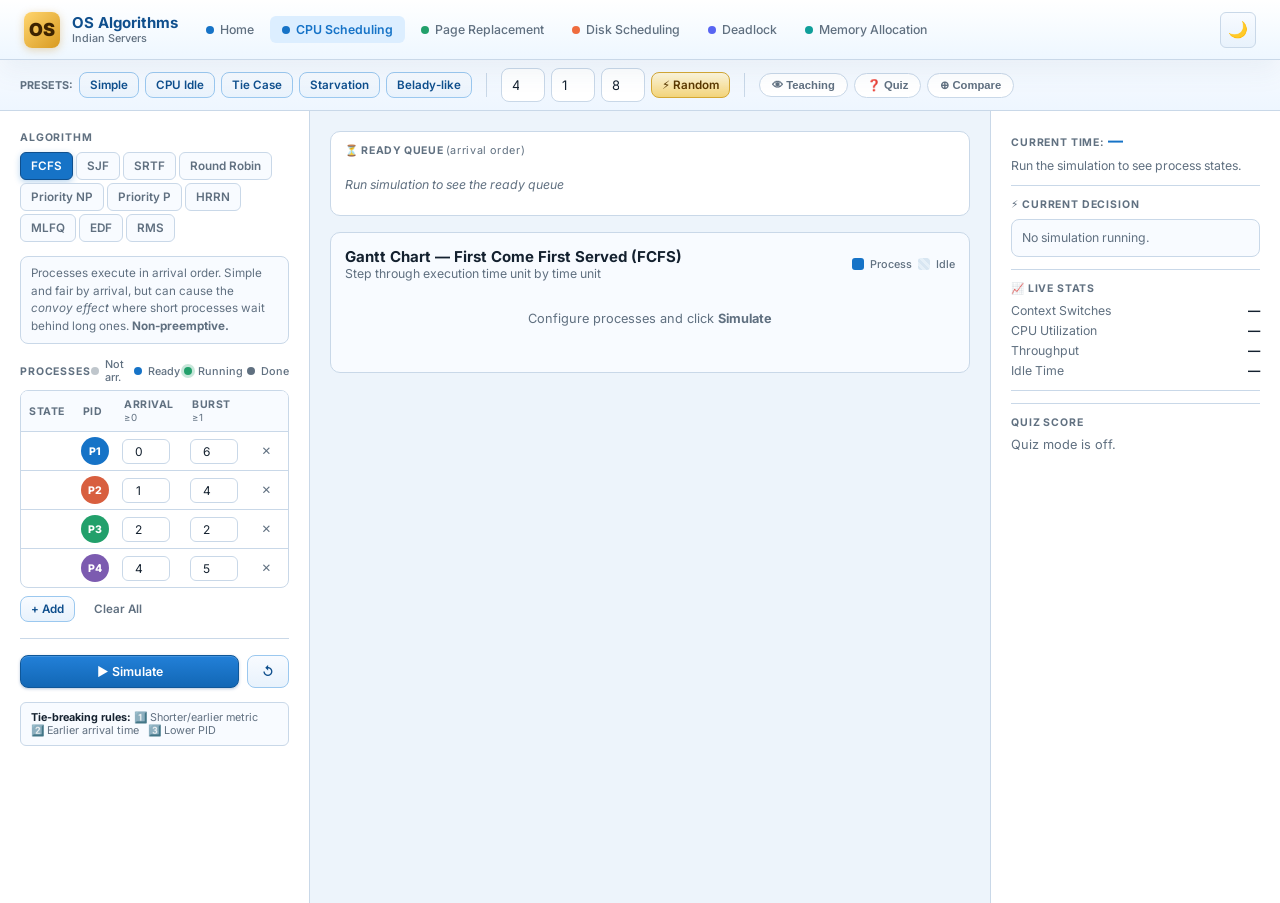
==== commit 5a78ef75: "Add expanded OS algorithm teaching modules" ====
--- a/cpu-scheduling.html
+++ b/cpu-scheduling.html
@@ -409,6 +409,10 @@
       <div class="algo-tab" data-algo="rr">Round Robin</div>
       <div class="algo-tab" data-algo="priority_np">Priority NP</div>
       <div class="algo-tab" data-algo="priority_p">Priority P</div>
+      <div class="algo-tab" data-algo="hrrn">HRRN</div>
+      <div class="algo-tab" data-algo="mlfq">MLFQ</div>
+      <div class="algo-tab" data-algo="edf">EDF</div>
+      <div class="algo-tab" data-algo="rms">RMS</div>
     </div>
   </div>
 
@@ -679,7 +683,11 @@
   srtf:'Shortest Remaining Time First — Preemptive (SRTF)',
   rr:'Round Robin (RR)',
   priority_np:'Priority Scheduling — Non-Preemptive',
-  priority_p:'Priority Scheduling — Preemptive'
+  priority_p:'Priority Scheduling — Preemptive',
+  hrrn:'Highest Response Ratio Next (HRRN)',
+  mlfq:'Multilevel Feedback Queue (MLFQ)',
+  edf:'Earliest Deadline First (EDF)',
+  rms:'Rate Monotonic Scheduling (RMS)'
 };
 const ALGO_DESC = {
   fcfs:'Processes execute in arrival order. Simple and fair by arrival, but can cause the <em>convoy effect</em> where short processes wait behind long ones. <strong>Non-preemptive.</strong>',
@@ -687,11 +695,16 @@
   srtf:'Preemptive SJF. At every tick, the process with the <strong>shortest remaining time</strong> runs. New arrivals can preempt. Optimal average waiting time but high context switches. <strong>Preemptive.</strong>',
   rr:'Each process gets a fixed <strong>time quantum</strong>. After quantum expires, it re-enters the queue. Fair, good response time, suitable for interactive systems. <strong>Preemptive.</strong>',
   priority_np:'At each decision point, selects the arrived process with <strong>highest priority</strong> (lowest number). Risk of <em>starvation</em>. <strong>Non-preemptive.</strong>',
-  priority_p:'At every tick, the highest-priority arrived process runs, preempting lower-priority ones. Optional aging prevents starvation. <strong>Preemptive.</strong>'
+  priority_p:'At every tick, the highest-priority arrived process runs, preempting lower-priority ones. Optional aging prevents starvation. <strong>Preemptive.</strong>',
+  hrrn:'Selects the ready process with the highest response ratio: <strong>(waiting + burst) / burst</strong>. Short jobs benefit, but long-waiting jobs eventually rise. <strong>Non-preemptive.</strong>',
+  mlfq:'Uses multiple queues with different quanta. New jobs start high; CPU-heavy jobs move down, while waiting jobs can age upward. <strong>Preemptive.</strong>',
+  edf:'Real-time scheduling: runs the ready job with the earliest deadline. Here the Priority field acts as a relative deadline. <strong>Preemptive.</strong>',
+  rms:'Real-time fixed-priority scheduling: shorter periods get higher priority. Here the Priority field acts as the task period. <strong>Preemptive.</strong>'
 };
 const RQ_NOTES = {
   fcfs:'(arrival order)', sjf:'(sorted: shortest burst first)', srtf:'(sorted: shortest remaining first)',
-  rr:'(queue order + quantum)', priority_np:'(sorted: highest priority first)', priority_p:'(sorted: highest priority first)'
+  rr:'(queue order + quantum)', priority_np:'(sorted: highest priority first)', priority_p:'(sorted: highest priority first)',
+  hrrn:'(sorted: highest response ratio)', mlfq:'(top queue first, aging upward)', edf:'(earliest deadline first)', rms:'(shortest period first)'
 };
 
 // ══════════════════════════════════════════════════════════
@@ -744,7 +757,7 @@
 // ══════════════════════════════════════════════════════════
 function renderTable(states) {
   const body = document.getElementById('procBody');
-  const showPri = currentAlgo==='priority_np'||currentAlgo==='priority_p';
+  const showPri = currentAlgo==='priority_np'||currentAlgo==='priority_p'||currentAlgo==='edf'||currentAlgo==='rms';
   document.getElementById('priHead').classList.toggle('hidden',!showPri);
   body.innerHTML = processes.map((p,i) => {
     const st = states ? states[p.pid] : 'not_arrived';
@@ -809,10 +822,10 @@
 
 function updateAlgoUI() {
   document.getElementById('algoDesc').innerHTML = ALGO_DESC[currentAlgo];
-  document.getElementById('quantumOpt').classList.toggle('hidden', currentAlgo!=='rr');
-  document.getElementById('agingOpt').classList.toggle('hidden', !currentAlgo.startsWith('priority'));
+  document.getElementById('quantumOpt').classList.toggle('hidden', !(currentAlgo==='rr'||currentAlgo==='mlfq'));
+  document.getElementById('agingOpt').classList.toggle('hidden', !(currentAlgo.startsWith('priority')||currentAlgo==='mlfq'));
   document.getElementById('rqAlgoNote').textContent = RQ_NOTES[currentAlgo];
-  document.getElementById('priHead').classList.toggle('hidden', !currentAlgo.startsWith('priority'));
+  document.getElementById('priHead').classList.toggle('hidden', !(currentAlgo.startsWith('priority')||currentAlgo==='edf'||currentAlgo==='rms'));
   document.getElementById('ganttTitle').textContent = `Gantt Chart — ${ALGO_NAMES[currentAlgo]}`;
 }
 
@@ -1037,6 +1050,67 @@
         runningPid=null; reason='CPU idle'; reasonType='idle';
       }
     }
+    else if(algo==='hrrn'){
+      if(runningPid===null){
+        const ready=getReady(procs,completed,t);
+        ready.sort((a,b)=>{
+          const ra=((t-a.arrival)+a.burst)/a.burst;
+          const rb=((t-b.arrival)+b.burst)/b.burst;
+          return rb-ra || a.arrival-b.arrival || a.pid-b.pid;
+        });
+        if(ready.length>0){
+          const sel=ready[0];
+          const ratio=((t-sel.arrival)+sel.burst)/sel.burst;
+          runningPid=sel.pid;
+          if(sel.startTime===-1) sel.startTime=t;
+          reason=`P${sel.pid} selected: highest response ratio ${ratio.toFixed(2)} = (wait + burst) / burst`;
+          reasonType='select'; isNewDecision=true; contextSwitches++; ctxSwitch=true;
+        } else { reason='CPU idle'; reasonType='idle'; }
+      }
+    }
+    else if(algo==='mlfq'){
+      const ready=getReady(procs,completed,t);
+      if(runningPid!==null) ready.push(byPid[runningPid]);
+      ready.sort((a,b)=>{
+        const qa=a.rem>a.burst/2?0:1;
+        const qb=b.rem>b.burst/2?0:1;
+        return qa-qb || a.arrival-b.arrival || a.pid-b.pid;
+      });
+      const best=ready.length?ready[0]:null;
+      if(best && best.pid!==runningPid){
+        const oldRun=runningPid;
+        runningPid=best.pid;
+        if(best.startTime===-1) best.startTime=t;
+        reason=oldRun?`P${runningPid} runs from the highest non-empty feedback queue, preempting P${oldRun}.`:`P${runningPid} starts in the top feedback queue.`;
+        reasonType=oldRun?'preempt':'select'; isNewDecision=true; contextSwitches++; ctxSwitch=true;
+      } else if(!best){ runningPid=null; reason='CPU idle'; reasonType='idle'; }
+    }
+    else if(algo==='edf'){
+      const ready=getReady(procs,completed,t);
+      if(runningPid!==null) ready.push(byPid[runningPid]);
+      ready.sort((a,b)=>(a.arrival+a.priority)-(b.arrival+b.priority)||a.pid-b.pid);
+      const best=ready.length?ready[0]:null;
+      if(best && best.pid!==runningPid){
+        const oldRun=runningPid;
+        runningPid=best.pid;
+        if(best.startTime===-1) best.startTime=t;
+        reason=`P${runningPid} has earliest deadline at t=${best.arrival+best.priority}.`;
+        reasonType=oldRun?'preempt':'select'; isNewDecision=true; contextSwitches++; ctxSwitch=true;
+      } else if(!best){ runningPid=null; reason='CPU idle'; reasonType='idle'; }
+    }
+    else if(algo==='rms'){
+      const ready=getReady(procs,completed,t);
+      if(runningPid!==null) ready.push(byPid[runningPid]);
+      ready.sort((a,b)=>a.priority-b.priority||a.arrival-b.arrival||a.pid-b.pid);
+      const best=ready.length?ready[0]:null;
+      if(best && best.pid!==runningPid){
+        const oldRun=runningPid;
+        runningPid=best.pid;
+        if(best.startTime===-1) best.startTime=t;
+        reason=`P${runningPid} has the shortest period (${best.priority}), so RMS gives it fixed priority.`;
+        reasonType=oldRun?'preempt':'select'; isNewDecision=true; contextSwitches++; ctxSwitch=true;
+      } else if(!best){ runningPid=null; reason='CPU idle'; reasonType='idle'; }
+    }
 
     // Compute wait times + starvation
     const waitTimes={}, starvWarnings=[];
@@ -1116,6 +1190,10 @@
   if(algo==='sjf') ready.sort((a,b)=>a.burst-b.burst||a.arrival-b.arrival||a.pid-b.pid);
   else if(algo==='srtf') ready.sort((a,b)=>a.rem-b.rem||a.arrival-b.arrival||a.pid-b.pid);
   else if(algo==='priority_np'||algo==='priority_p') ready.sort((a,b)=>effectivePri[a.pid]-effectivePri[b.pid]||a.arrival-b.arrival||a.pid-b.pid);
+  else if(algo==='hrrn') ready.sort((a,b)=>(((t-b.arrival)+b.burst)/b.burst)-(((t-a.arrival)+a.burst)/a.burst)||a.pid-b.pid);
+  else if(algo==='mlfq') ready.sort((a,b)=>(a.rem>a.burst/2?0:1)-(b.rem>b.burst/2?0:1)||a.arrival-b.arrival||a.pid-b.pid);
+  else if(algo==='edf') ready.sort((a,b)=>(a.arrival+a.priority)-(b.arrival+b.priority)||a.pid-b.pid);
+  else if(algo==='rms') ready.sort((a,b)=>a.priority-b.priority||a.arrival-b.arrival||a.pid-b.pid);
   else ready.sort((a,b)=>a.arrival-b.arrival||a.pid-b.pid);
   return ready.map(p=>({
     pid:p.pid,
@@ -1123,6 +1201,10 @@
     info: algo==='sjf'?`burst:${p.burst}` :
           algo==='srtf'?`rem:${p.rem}` :
           algo.startsWith('priority')?`pri:${effectivePri[p.pid]}${effectivePri[p.pid]!==p.priority?'(aged)':''}` :
+          algo==='hrrn'?`RR:${(((t-p.arrival)+p.burst)/p.burst).toFixed(2)}` :
+          algo==='mlfq'?`Q${p.rem>p.burst/2?0:1}` :
+          algo==='edf'?`deadline:${p.arrival+p.priority}` :
+          algo==='rms'?`period:${p.priority}` :
           `arr:${p.arrival}`
   }));
 }
@@ -1677,6 +1759,10 @@
     {id:'rr',label:`RR (q=${opts.quantum})`},
     {id:'priority_np',label:'Priority NP'},
     {id:'priority_p',label:'Priority P'},
+    {id:'hrrn',label:'HRRN'},
+    {id:'mlfq',label:'MLFQ'},
+    {id:'edf',label:'EDF'},
+    {id:'rms',label:'RMS'},
   ];
   const results=configs.map(c=>{
     const tl=simulate(processes,c.id,opts);
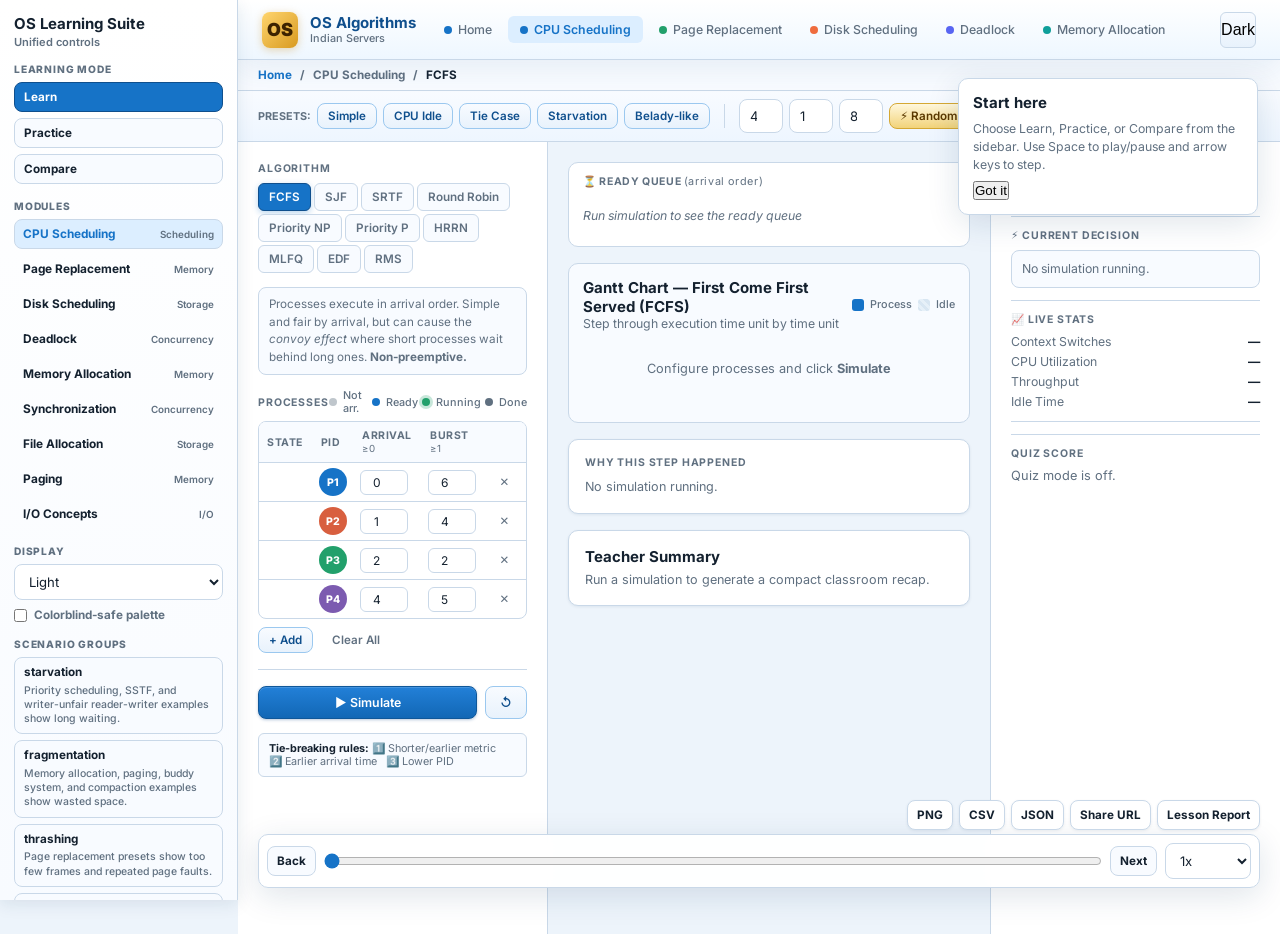
==== commit 59a9bbe9: "Add global learning UI enhancements" ====
--- a/cpu-scheduling.html
+++ b/cpu-scheduling.html
@@ -1862,5 +1862,6 @@
 // ══════════════════════════════════════════════════════════
 init();
 </script>
+<script src="js/global-ui.js"></script>
 </body>
 </html>
--- a/css/style.css
+++ b/css/style.css
@@ -1021,3 +1021,152 @@
 .mt-3 { margin-top: var(--space-3); }
 .mt-4 { margin-top: var(--space-4); }
 .hidden { display: none !important; }
+
+/* Global Teaching UI */
+.has-global-sidebar { padding-left: 238px; }
+.global-sidebar {
+  position: fixed; left: 0; top: 0; bottom: 0; z-index: 220;
+  width: 238px; padding: 14px;
+  background: linear-gradient(180deg, var(--panel), var(--blue-1));
+  border-right: 1px solid var(--line);
+  overflow-y: auto;
+  box-shadow: var(--shadow-md);
+}
+.global-sidebar-brand { display:flex; flex-direction:column; gap:2px; margin-bottom:14px; color:var(--ink); }
+.global-sidebar-brand span { color:var(--muted); font-size:.74rem; font-weight:600; }
+.global-sidebar-section { margin-bottom:16px; }
+.global-sidebar-title {
+  font-size:.68rem; font-weight:800; color:var(--muted);
+  text-transform:uppercase; letter-spacing:.08em; margin-bottom:7px;
+}
+.global-mode { display:grid; grid-template-columns:1fr; gap:6px; }
+.global-mode button,
+.global-actions button,
+.global-timeline button,
+.scenario-list button {
+  border:1px solid var(--line); background:var(--blue-1); color:var(--ink);
+  border-radius:var(--radius-md); padding:7px 9px; font:inherit; font-size:.78rem;
+  font-weight:700; cursor:pointer; text-align:left;
+}
+.global-mode button.active { background:var(--accent); color:#fff; border-color:var(--blue-5); }
+.global-module-list { display:flex; flex-direction:column; gap:5px; }
+.global-module-list a {
+  display:flex; justify-content:space-between; gap:8px; align-items:center;
+  padding:7px 8px; border-radius:var(--radius-md); text-decoration:none;
+  color:var(--ink); border:1px solid transparent; font-size:.79rem; font-weight:700;
+}
+.global-module-list a small { color:var(--muted); font-weight:600; }
+.global-module-list a:hover, .global-module-list a.active { background:var(--blue-2); border-color:var(--line); color:var(--accent); }
+.global-setting-stack { display:flex; flex-direction:column; gap:8px; }
+.global-check { display:flex; gap:7px; align-items:center; color:var(--muted); font-size:.78rem; font-weight:700; }
+.scenario-list { display:flex; flex-direction:column; gap:6px; }
+.scenario-list button { display:flex; flex-direction:column; gap:3px; line-height:1.35; }
+.scenario-list span { color:var(--muted); font-size:.7rem; font-weight:500; }
+.coverage-panel { display:flex; flex-direction:column; gap:6px; }
+.global-sidebar-toggle { display:none; }
+
+.breadcrumb-bar {
+  display:flex; align-items:center; gap:8px; padding:8px 20px;
+  background:var(--blue-1); border-bottom:1px solid var(--line);
+  font-size:.78rem; color:var(--muted); font-weight:700;
+}
+.breadcrumb-bar a { color:var(--accent); text-decoration:none; }
+.breadcrumb-bar strong { color:var(--ink); }
+
+.ui-badge-row { display:flex; flex-wrap:wrap; gap:5px; margin:5px 0 8px; }
+.ui-badge-row span {
+  border-radius:20px; padding:2px 8px; font-size:.66rem; font-weight:800;
+  border:1px solid var(--line); background:var(--blue-1); color:var(--muted);
+}
+.difficulty.beginner { background:var(--mem-light); color:#135b49; border-color:var(--mem-color); }
+.difficulty.intermediate { background:var(--cpu-light); color:#1a4a82; border-color:var(--cpu-color); }
+.difficulty.advanced { background:var(--deadlock-light); color:#2d3191; border-color:var(--deadlock-color); }
+.best-badge { background:var(--mem-light) !important; color:#135b49 !important; }
+.watch-badge { background:#fff3d4 !important; color:#7a4800 !important; }
+
+.algorithm-index-panel { padding:18px 24px 0; }
+.algorithm-search-row { display:flex; gap:10px; align-items:center; max-width:980px; }
+.algorithm-search-row input { max-width:520px; }
+.algorithm-search-row span { color:var(--muted); font-size:.8rem; font-weight:800; }
+.algorithm-index { display:flex; gap:8px; flex-wrap:wrap; margin-top:10px; }
+.algorithm-index a {
+  text-decoration:none; color:var(--ink); background:var(--panel);
+  border:1px solid var(--line); border-radius:var(--radius-md);
+  padding:8px 10px; display:flex; flex-direction:column; gap:2px;
+}
+.algorithm-index a span { font-size:.7rem; color:var(--muted); }
+
+.onboarding-tip {
+  position:fixed; right:22px; top:78px; z-index:260; max-width:300px;
+  background:var(--panel); border:1px solid var(--line); border-radius:var(--radius-lg);
+  padding:14px; box-shadow:var(--shadow-lg); display:flex; flex-direction:column; gap:8px;
+  animation: fadeIn .35s ease;
+}
+.onboarding-tip span { color:var(--muted); font-size:.82rem; line-height:1.45; }
+.onboarding-tip button { align-self:flex-start; }
+
+.global-explain-panel, .teacher-summary {
+  background:var(--panel); border:1px solid var(--line); border-radius:var(--radius-lg);
+  padding:var(--space-4); box-shadow:var(--shadow-sm);
+}
+#globalExplainText, .teacher-summary span { color:var(--muted); font-size:.84rem; line-height:1.55; display:block; }
+.teacher-summary strong { display:block; margin-bottom:4px; color:var(--ink); }
+
+.global-timeline {
+  position:fixed; left:258px; right:20px; bottom:12px; z-index:210;
+  display:flex; gap:8px; align-items:center; padding:8px;
+  background:rgba(255,255,255,.94); border:1px solid var(--line);
+  border-radius:var(--radius-lg); box-shadow:var(--shadow-lg);
+  backdrop-filter: blur(8px);
+}
+[data-theme="dark"] .global-timeline { background:rgba(23,36,52,.94); }
+.global-timeline input { flex:1; }
+.global-timeline select { width:86px; }
+
+.global-actions {
+  position:fixed; right:20px; bottom:70px; z-index:211;
+  display:flex; gap:6px; flex-wrap:wrap; justify-content:flex-end;
+  max-width:360px;
+}
+.global-actions button { text-align:center; background:var(--panel); box-shadow:var(--shadow-sm); }
+.global-toast {
+  position:fixed; left:50%; bottom:82px; transform:translateX(-50%) translateY(10px);
+  background:#14212f; color:#fff; border-radius:var(--radius-md);
+  padding:9px 12px; font-size:.82rem; font-weight:700; opacity:0; pointer-events:none;
+  transition:opacity .2s, transform .2s; z-index:280;
+}
+.global-toast.show { opacity:1; transform:translateX(-50%) translateY(0); }
+
+.colorblind-safe {
+  --cpu-color:#0072b2; --mem-color:#009e73; --disk-color:#d55e00;
+  --deadlock-color:#cc79a7; --accent:#0072b2; --accent-2:#d55e00; --accent-3:#e69f00;
+}
+
+@media (max-width: 900px) {
+  .has-global-sidebar { padding-left:0; padding-bottom:78px; }
+  .global-sidebar {
+    top:auto; width:auto; right:0; height:72vh; border-right:none; border-top:1px solid var(--line);
+    transform:translateY(calc(100% - 52px)); transition:transform .2s ease;
+    border-radius:14px 14px 0 0;
+  }
+  .sidebar-open .global-sidebar { transform:translateY(0); }
+  .global-sidebar-toggle {
+    display:block; position:fixed; left:14px; bottom:22px; z-index:260;
+    border:1px solid var(--line); background:var(--accent); color:#fff;
+    border-radius:var(--radius-md); padding:9px 12px; font-weight:800;
+  }
+  .global-timeline { left:10px; right:10px; bottom:10px; }
+  .global-actions { right:10px; bottom:62px; max-width:calc(100vw - 20px); }
+  .onboarding-tip { left:14px; right:14px; top:72px; max-width:none; }
+}
+
+@media print {
+  .top-nav, .global-sidebar, .global-sidebar-toggle, .global-timeline, .global-actions, .onboarding-tip, .playback-bar, .control-panel { display:none !important; }
+  .has-global-sidebar { padding-left:0; }
+  body { background:#fff; color:#000; }
+  .card, .global-explain-panel, .teacher-summary { box-shadow:none; break-inside:avoid; }
+  .viz-panel { display:block; overflow:visible; }
+  .print-report .teacher-summary::before {
+    content:"OS Algorithm Lesson Report"; display:block; font-size:22px; font-weight:900; margin-bottom:12px;
+  }
+}
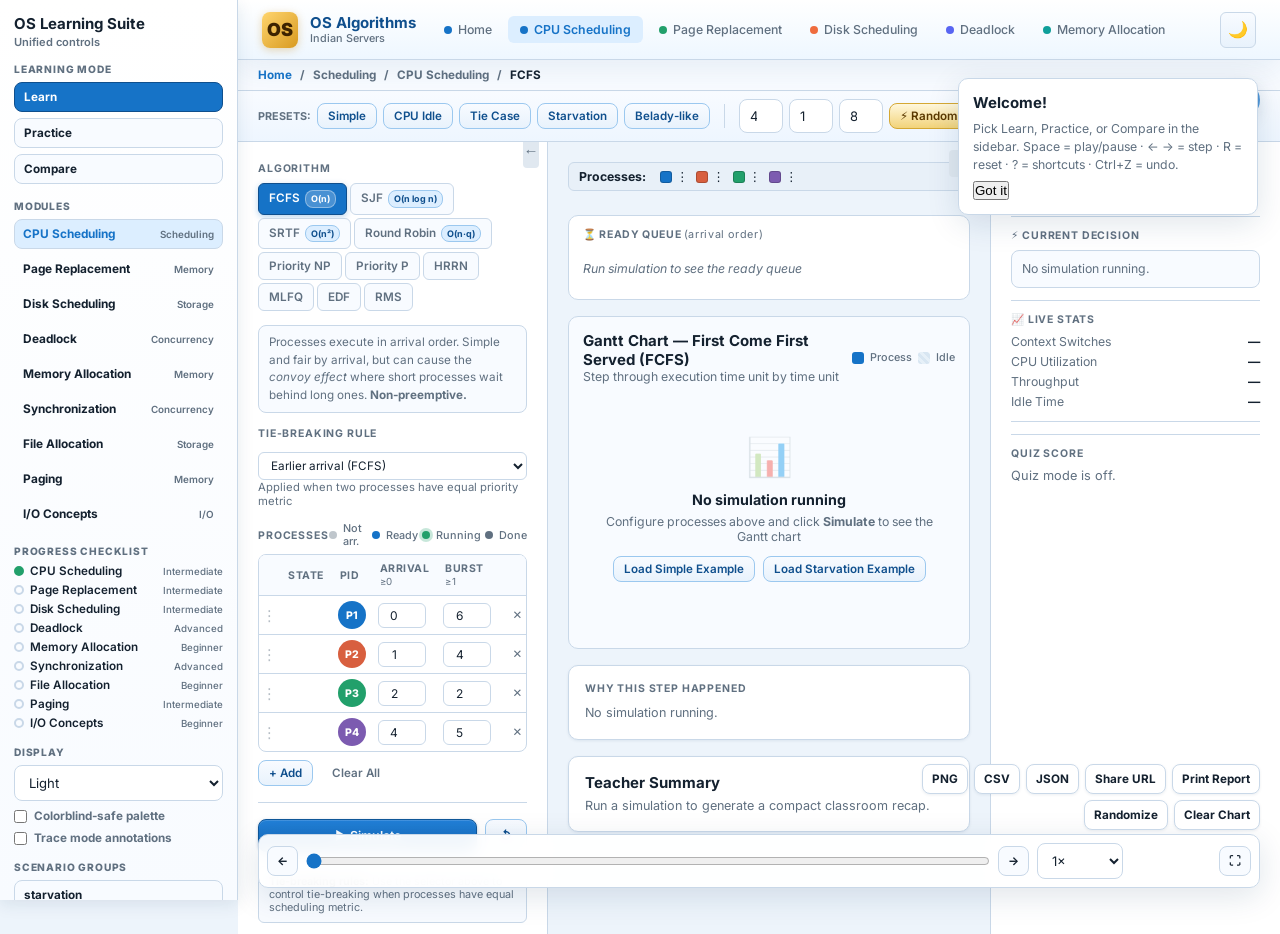
==== commit b28e386f: "Implement all 50 UI and Logic modifications UI Modifications (1-28): - Collapsible side panels with " ====
--- a/cpu-scheduling.html
+++ b/cpu-scheduling.html
@@ -334,6 +334,52 @@
   text-align:center; padding:20px;
   border:2px dashed var(--accent); border-radius:var(--radius-lg);
   color:var(--muted); font-size:.9rem;
+}
+
+/* ─── MOD 10: Proc row highlight-active ──────────────────── */
+.proc-row.highlight-active { background: rgba(34,160,107,0.15) !important; outline: 2px solid var(--mem-color); outline-offset: -1px; }
+
+/* ─── MOD 9: Gantt timeline ruler ────────────────────────── */
+.gantt-ruler {
+  display: flex; position: relative; margin-left: 32px;
+  height: 24px; margin-top: 2px;
+}
+.gantt-ruler-tick {
+  position: absolute; display: flex; flex-direction: column; align-items: center;
+  transform: translateX(-50%);
+}
+.gantt-ruler-tick .tick-line-major {
+  width: 1px; height: 10px; background: var(--muted); opacity: 0.7;
+}
+.gantt-ruler-tick .tick-line-minor {
+  width: 1px; height: 5px; background: var(--muted); opacity: 0.35;
+}
+.gantt-ruler-tick .tick-label {
+  font-size: 0.6rem; color: var(--muted); font-weight: 600;
+  margin-top: 1px; white-space: nowrap;
+}
+.gantt-ruler-baseline {
+  position: absolute; top: 0; left: 0; right: 0;
+  height: 1px; background: var(--muted); opacity: 0.25;
+}
+
+/* ─── MOD 15: Context switch marker improvements ─────────── */
+.ctx-switch-marker {
+  position: absolute; top: 0; bottom: 0; left: 0;
+  width: 2px; background: var(--accent-2);
+  z-index: 4;
+}
+.ctx-switch-marker::before {
+  content: '⚡'; position: absolute; top: -14px; left: 50%;
+  transform: translateX(-50%); font-size: 0.65rem;
+}
+
+/* ─── MOD 30: Tie-break select ───────────────────────────── */
+.tie-break-select {
+  padding: 5px 8px; border-radius: var(--radius-sm);
+  border: 1px solid var(--line); background: var(--panel);
+  color: var(--ink); font-size: 0.78rem; cursor: pointer;
+  margin-top: 4px;
 }
 
 /* ─── Responsive ──────────────────────────────────────── */
@@ -418,6 +464,17 @@
 
   <!-- Algorithm description -->
   <div id="algoDesc" style="font-size:.78rem; color:var(--muted); line-height:1.5; padding:8px 10px; background:var(--blue-1); border:1px solid var(--line); border-radius:var(--radius-md)"></div>
+
+  <!-- MOD 30: Tie-Breaking Rule selector -->
+  <div id="tieBreakerOpt" style="font-size:0.78rem">
+    <div class="section-title">Tie-Breaking Rule</div>
+    <select id="tieBreakerSelect" class="tie-break-select w-full">
+      <option value="fcfs">Earlier arrival (FCFS)</option>
+      <option value="pid">Lower PID</option>
+      <option value="random">Random</option>
+    </select>
+    <div class="form-hint">Applied when two processes have equal priority metric</div>
+  </div>
 
   <!-- Process table -->
   <div>
@@ -457,8 +514,8 @@
     <div class="form-group">
       <label class="form-label">Time Quantum</label>
       <div style="display:flex; gap:8px; align-items:center">
-        <input type="range" id="quantumSlider" min="1" max="10" value="2" oninput="document.getElementById('quantumVal').textContent=this.value; document.getElementById('quantumInput').value=this.value">
-        <input type="number" id="quantumInput" value="2" min="1" max="20" style="width:54px" oninput="document.getElementById('quantumSlider').value=Math.min(10,+this.value); document.getElementById('quantumVal').textContent=this.value">
+        <input type="range" id="quantumSlider" min="1" max="10" value="2" oninput="document.getElementById('quantumVal').textContent=this.value; document.getElementById('quantumInput').value=this.value; validateQuantum();">
+        <input type="number" id="quantumInput" value="2" min="1" max="20" style="width:54px" oninput="document.getElementById('quantumSlider').value=Math.min(10,+this.value); document.getElementById('quantumVal').textContent=this.value; validateQuantum();">
       </div>
     </div>
   </div>
@@ -483,10 +540,10 @@
     <button class="btn btn-secondary" id="resetBtn" title="Reset">↺</button>
   </div>
 
-  <!-- Tie-breaking rules -->
+  <!-- Tie-breaking rules hint -->
   <div style="font-size:.72rem; color:var(--muted); padding:8px 10px; background:var(--blue-1); border:1px solid var(--line); border-radius:var(--radius-sm)">
     <strong style="color:var(--ink)">Tie-breaking rules:</strong>
-    1️⃣ Shorter/earlier metric &nbsp; 2️⃣ Earlier arrival time &nbsp; 3️⃣ Lower PID
+    Use the selector above to control tie-breaking when processes have equal scheduling metric.
   </div>
 </aside>
 
@@ -520,8 +577,15 @@
 
     <div class="gantt-scroll" id="ganttScroll">
       <div id="ganttInner" style="display:flex;flex-direction:column;gap:2px; min-width:fit-content">
-        <div style="color:var(--muted);font-size:.85rem;padding:20px 0;text-align:center">
-          Configure processes and click <strong>Simulate</strong>
+        <!-- MOD 16: Empty state -->
+        <div id="ganttEmptyState" style="text-align:center;padding:40px 20px;color:var(--muted)">
+          <div style="font-size:2.5rem;margin-bottom:12px;opacity:0.4">📊</div>
+          <div style="font-size:0.95rem;font-weight:700;color:var(--ink);margin-bottom:6px">No simulation running</div>
+          <div style="font-size:0.82rem">Configure processes above and click <strong>Simulate</strong> to see the Gantt chart</div>
+          <div style="margin-top:12px;display:flex;gap:8px;justify-content:center;flex-wrap:wrap">
+            <button class="btn btn-secondary btn-sm" data-preset="simple">Load Simple Example</button>
+            <button class="btn btn-secondary btn-sm" data-preset="starve">Load Starvation Example</button>
+          </div>
         </div>
       </div>
     </div>
@@ -571,7 +635,7 @@
         <div class="formula-row"><span class="formula-name">CT</span> <span class="formula-eq">= Time when process finishes executing</span></div>
         <div class="formula-row"><span class="formula-name">TAT</span> <span class="formula-eq">= CT − Arrival Time</span></div>
         <div class="formula-row"><span class="formula-name">WT</span> <span class="formula-eq">= TAT − Burst Time (= time in ready queue)</span></div>
-        <div class="formula-row"><span class="formula-name">RT</span> <span class="formula-eq">= First CPU time − Arrival Time</span></div>
+        <div class="formula-row"><span class="formula-name">RT</span> <span class="formula-eq">= First CPU start − Arrival Time (≠ WT for preemptive algos)</span></div>
       </div>
       <div class="table-wrap mt-3">
         <table>
@@ -630,6 +694,9 @@
 
   <div id="starvInfoBox" style="display:none">
     <div class="section-title">⚠ Starvation Warnings</div>
+    <div id="starvBanner" style="background:#fef3c7;border:1px solid #d59a26;border-radius:var(--radius-sm);padding:6px 10px;margin-bottom:6px;font-size:.78rem;font-weight:700;color:#7c4a00;display:none">
+      ⚠ Starvation Risk Detected
+    </div>
     <div id="starvLog" style="font-size:.75rem;color:var(--accent-3)"></div>
   </div>
 
@@ -795,6 +862,8 @@
   if (field==='burst' && (isNaN(val)||val<1)) { el.classList.add('invalid-field'); return; }
   if (field==='arrival' && (isNaN(val)||val<0)) { el.classList.add('invalid-field'); return; }
   processes[i][field] = isNaN(val)?0:val;
+  // MOD 32: revalidate quantum when burst changes
+  if(field==='burst') validateQuantum();
 }
 
 function removeProc(i) { if(processes.length>1){processes.splice(i,1);renderTable();} }
@@ -840,6 +909,22 @@
   const quantum = parseInt(opts.quantum)||2;
   const agingEnabled = opts.aging||false;
   const agingInterval = parseInt(opts.agingInterval)||5;
+  // MOD 30: Tie-breaking policy
+  const tieBreakerPolicy = (typeof opts.tieBreaker === 'string') ? opts.tieBreaker :
+    (document.getElementById('tieBreakerSelect')?.value || 'fcfs');
+
+  // Helper: apply tie-breaking comparator suffix
+  let _tbSeed = 42;
+  function tbCompare(a, b) {
+    if (tieBreakerPolicy === 'pid') return a.pid - b.pid;
+    if (tieBreakerPolicy === 'random') {
+      // seeded deterministic shuffle based on pids
+      _tbSeed = (_tbSeed * 1664525 + 1013904223) & 0xffffffff;
+      return ((_tbSeed >>> 1) % 2) ? 1 : -1;
+    }
+    // default 'fcfs': arrival then pid
+    return (a.arrival - b.arrival) || (a.pid - b.pid);
+  }
 
   const n = inputProcs.length;
   if (!n) return [];
@@ -931,10 +1016,10 @@
     else if(algo==='fcfs'){
       if(runningPid===null){
         const ready=getReady(procs,completed,t);
-        ready.sort((a,b)=>a.arrival-b.arrival||a.pid-b.pid);
+        ready.sort((a,b)=>{ const d=a.arrival-b.arrival; return d!==0?d:tbCompare(a,b); });
         if(ready.length>0){
           const sel=ready[0];
-          reason=makeFCFSReason(sel, ready, t);
+          reason=makeFCFSReason(sel, ready, t, tieBreakerPolicy);
           reasonType='select'; isNewDecision=true;
           runningPid=sel.pid;
           if(sel.startTime===-1) sel.startTime=t;
@@ -945,10 +1030,10 @@
     else if(algo==='sjf'){
       if(runningPid===null){
         const ready=getReady(procs,completed,t);
-        ready.sort((a,b)=>a.burst-b.burst||a.arrival-b.arrival||a.pid-b.pid);
+        ready.sort((a,b)=>{ const d=a.burst-b.burst; return d!==0?d:tbCompare(a,b); });
         if(ready.length>0){
           const sel=ready[0];
-          reason=makeSJFReason(sel, ready);
+          reason=makeSJFReason(sel, ready, tieBreakerPolicy);
           reasonType='select'; isNewDecision=true;
           runningPid=sel.pid;
           if(sel.startTime===-1) sel.startTime=t;
@@ -960,7 +1045,7 @@
       // Preemptive: at every tick check if a shorter process is available
       const ready=getReady(procs,completed,t);
       if(runningPid!==null) ready.push(byPid[runningPid]); // include running
-      ready.sort((a,b)=>a.rem-b.rem||a.arrival-b.arrival||a.pid-b.pid);
+      ready.sort((a,b)=>{ const d=a.rem-b.rem; return d!==0?d:tbCompare(a,b); });
       const best = ready.length>0 ? ready[0] : null;
       if(best && best.pid!==runningPid){
         const oldRun=runningPid;
@@ -968,7 +1053,8 @@
         if(best.startTime===-1) best.startTime=t;
         isNewDecision=true;
         if(oldRun!==null){
-          reason=`P${runningPid} preempts P${oldRun}: rem=${best.rem} < P${oldRun} rem=${byPid[oldRun].rem}`;
+          // MOD 33: Include both remaining times in preemption reason
+          reason=`P${runningPid} preempts P${oldRun} at t=${t}: rem(P${runningPid})=${best.rem} < rem(P${oldRun})=${byPid[oldRun].rem} — context switch [tie-break:${tieBreakerPolicy}]`;
           reasonType='preempt';
         } else {
           reason=makeSRTFSelectReason(best, ready.filter(x=>x.pid!==best.pid));
@@ -998,10 +1084,10 @@
       }
       if(runningPid===null){
         const ready=getReady(procs,completed,t);
-        ready.sort((a,b)=>effectivePri[a.pid]-effectivePri[b.pid]||a.arrival-b.arrival||a.pid-b.pid);
+        ready.sort((a,b)=>{ const d=effectivePri[a.pid]-effectivePri[b.pid]; return d!==0?d:tbCompare(a,b); });
         if(ready.length>0){
           const sel=ready[0];
-          reason=makePriNPReason(sel, ready, effectivePri);
+          reason=makePriNPReason(sel, ready, effectivePri, tieBreakerPolicy);
           reasonType='select'; isNewDecision=true;
           runningPid=sel.pid;
           if(sel.startTime===-1) sel.startTime=t;
@@ -1030,7 +1116,7 @@
       // Preemptive priority
       const ready=getReady(procs,completed,t);
       if(runningPid!==null) ready.push(byPid[runningPid]);
-      ready.sort((a,b)=>effectivePri[a.pid]-effectivePri[b.pid]||a.arrival-b.arrival||a.pid-b.pid);
+      ready.sort((a,b)=>{ const d=effectivePri[a.pid]-effectivePri[b.pid]; return d!==0?d:tbCompare(a,b); });
       const best=ready.length>0?ready[0]:null;
       if(best && best.pid!==runningPid){
         const oldRun=runningPid;
@@ -1041,7 +1127,7 @@
           reason=`P${runningPid} preempts P${oldRun}: pri(eff)=${effectivePri[best.pid]} < ${effectivePri[oldRun]}`;
           reasonType='preempt';
         } else {
-          reason=makePriNPReason(best, ready.filter(x=>x.pid!==best.pid), effectivePri);
+          reason=makePriNPReason(best, ready.filter(x=>x.pid!==best.pid), effectivePri, tieBreakerPolicy);
           reasonType='select';
         }
         if(oldRun!==runningPid){ contextSwitches++; ctxSwitch=true; }
@@ -1119,7 +1205,9 @@
         if(!waitStart[p.pid]||waitStart[p.pid]===-1) waitStart[p.pid]=t;
         totalWaited[p.pid]=(totalWaited[p.pid]||0)+1;
         waitTimes[p.pid]=totalWaited[p.pid];
-        if(totalWaited[p.pid]>=starvThresh && algo.startsWith('priority')) starvWarnings.push(p.pid);
+        if(totalWaited[p.pid]>=starvThresh && algo.startsWith('priority')){
+          starvWarnings.push({pid:p.pid, waited:totalWaited[p.pid], avgBurst});
+        }
       } else {
         waitStart[p.pid]=-1;
       }
@@ -1150,7 +1238,7 @@
       processStates: procStates,
       effectivePriority: {...effectivePri},
       waitTimes,
-      starvWarnings:[...starvWarnings],
+      starvWarnings:[...starvWarnings], // each entry: {pid, waited, avgBurst} or number for backwards compat
       rrQuantumLeft: algo==='rr'?rrQuantumLeft:0,
       rrReQueuedPid,
       contextSwitches,
@@ -1210,30 +1298,31 @@
 }
 
 // Reason builders
-function makeFCFSReason(sel, ready, t) {
+// MOD 30: include tie-breaking policy in reason string when ties occur
+function makeFCFSReason(sel, ready, t, tb) {
   if(ready.length===1) return `P${sel.pid} is the only ready process (arrived t=${sel.arrival})`;
   const tie = ready.filter(r=>r.arrival===sel.arrival);
   let r=`P${sel.pid} selected — arrived earliest (t=${sel.arrival})`;
-  if(tie.length>1) r+=` — tie broken by PID (P${sel.pid} < P${tie[1].pid})`;
+  if(tie.length>1) r+=` — tie broken by ${tb||'fcfs'} rule (P${sel.pid} wins)`;
   return r;
 }
-function makeSJFReason(sel, ready) {
+function makeSJFReason(sel, ready, tb) {
   if(ready.length===1) return `P${sel.pid} is the only ready process (burst=${sel.burst})`;
   const tie = ready.filter(r=>r.burst===sel.burst);
   let r=`P${sel.pid} has shortest burst (${sel.burst} units)`;
   if(ready.length>1) r+=` among ${ready.length} ready: [${ready.map(r=>`P${r.pid}:${r.burst}`).join(', ')}]`;
-  if(tie.length>1) r+=` — tie broken by arrival time`;
+  if(tie.length>1) r+=` — tie broken by ${tb||'fcfs'} rule`;
   return r;
 }
 function makeSRTFSelectReason(sel, others) {
   if(!others.length) return `P${sel.pid} is the only ready process (rem=${sel.rem})`;
   return `P${sel.pid} selected: shortest remaining (${sel.rem}) among ready [${[sel,...others].map(r=>`P${r.pid}:${r.rem}`).join(', ')}]`;
 }
-function makePriNPReason(sel, ready, ep) {
+function makePriNPReason(sel, ready, ep, tb) {
   const allInfo = [sel,...ready].map(r=>`P${r.pid}:pri${ep[r.pid]}`).join(', ');
   let r=`P${sel.pid} selected: highest priority (${ep[sel.pid]})`;
   if(ready.length>0) r+=` among [${allInfo}]`;
-  if(ready.length>0 && ep[sel.pid]===ep[ready[0]?.pid]) r+=` — tie broken by arrival time`;
+  if(ready.length>0 && ep[sel.pid]===ep[ready[0]?.pid]) r+=` — tie broken by ${tb||'fcfs'} rule`;
   return r;
 }
 
@@ -1245,20 +1334,20 @@
   const results = procs.map(p=>{
     // Find completion time from timeline
     let ct=-1, st=-1;
+    // MOD 31: find FIRST tick where this process ran (for correct RT in preemptive algos)
     for(const tick of tl){
-      if(tick.startTimes[p.pid]!==-1 && st===-1) st=tick.startTimes[p.pid];
-      if(tick.completionTimes && tick.completionTimes[p.pid]) ct=tick.completionTimes[p.pid];
+      if(st===-1 && tick.running===p.pid) st=tick.t; // first CPU tick
+      if(tick.completionTimes?.[p.pid]) ct=tick.completionTimes[p.pid];
     }
-    // Use completion time from last tick if available
-    const lastCt = last.completionTimes?.[p.pid];
-    if(lastCt) ct=lastCt;
-    // Try to find from all ticks
-    for(const tick of tl){
-      if(tick.completionTimes?.[p.pid]) ct=tick.completionTimes[p.pid];
+    // Fallback: use startTimes from simulation if direct tick scan returns nothing
+    if(st===-1){
+      for(const tick of tl){
+        if(tick.startTimes[p.pid]!==-1 && st===-1) st=tick.startTimes[p.pid];
+      }
     }
     const tat = ct>=0 ? ct-p.arrival : -1;
     const wt = tat>=0 ? tat-p.burst : -1;
-    const rt = st>=0 ? st-p.arrival : -1;
+    const rt = st>=0 ? st-p.arrival : -1; // RT = first CPU time - arrival
     return {pid:p.pid,arrival:p.arrival,burst:p.burst,color:p.color,ct,tat,wt,rt};
   });
   return results;
@@ -1272,18 +1361,22 @@
   const tickW = 24;
   const ganttInner = document.getElementById('ganttInner');
 
+  // MOD 16: hide empty state when simulation runs
+  const emptyState = document.getElementById('ganttEmptyState');
+  if(emptyState) emptyState.style.display = 'none';
+
   // Per-process rows
   const rows = {};
   processes.forEach(p => rows[p.pid]=[]);
 
-  let prevPid = null;
   for(let t=0; t<Math.min(upToTick, tl.length); t++){
     const tick = tl[t];
     processes.forEach(p=>{
       const running = tick.running===p.pid;
       rows[p.pid].push({
         t, running,
-        ctxSwitch: tick.ctxSwitch && tick.running===p.pid && t>0,
+        // MOD 15: ctx switch at LEFT edge of running cell where ctxSwitch===true
+        ctxSwitch: tick.ctxSwitch && tick.running===p.pid,
       });
     });
   }
@@ -1316,11 +1409,11 @@
     const cells = rows[p.pid].map(c=>{
       const isCurrent = c.t===upToTick-1;
       if(c.running){
+        // MOD 15: ctx-switch-marker at left edge (via CSS position:absolute; left:0)
         return `<div class="gantt-cell ${isCurrent?'current-tick':''}" style="background:${p.color}; min-width:${tickW}px" title="P${p.pid} runs at t=${c.t}→${c.t+1}">
-          ${c.ctxSwitch?'<div class="ctx-switch-marker" title="Context switch"></div>':''}
+          ${c.ctxSwitch?'<div class="ctx-switch-marker" title="Context switch — ⚡"></div>':''}
         </div>`;
       } else {
-        // Check if this proc is idle (not running but arrived)
         const arrivedByT = p.arrival<=c.t;
         if(!arrivedByT) return `<div class="gantt-cell" style="background:var(--surface);border-color:var(--surface); min-width:${tickW}px"></div>`;
         return `<div class="gantt-cell" style="background:var(--surface);border-color:var(--surface); min-width:${tickW}px"></div>`;
@@ -1332,7 +1425,7 @@
     </div>`;
   });
 
-  // CPU/Idle row
+  // CPU/Idle row — MOD 12: ensure idle cells have .idle class + title="CPU Idle" + em-dash text
   let cpuRow = `<div class="gantt-main-row">
     <div class="gantt-row-label" style="background:#8899aa;font-size:.6rem">CPU</div>
     <div class="gantt-cells">`;
@@ -1342,24 +1435,42 @@
     if(tick.running!==null){
       const p=processes.find(x=>x.pid===tick.running);
       const color=p?p.color:'#1673c7';
-      cpuRow+=`<div class="gantt-cell ${isCurrent?'current-tick':''}" style="background:${color};min-width:${tickW}px" title="P${tick.running} at t=${t}" >
-        ${tick.ctxSwitch?'<div class="ctx-switch-marker"></div>':''}
+      // MOD 15: ctx-switch-marker at left edge of cell
+      cpuRow+=`<div class="gantt-cell ${isCurrent?'current-tick':''}" style="background:${color};min-width:${tickW}px" title="P${tick.running} at t=${t}→${t+1}">
+        ${tick.ctxSwitch?'<div class="ctx-switch-marker" title="Context switch"></div>':''}
       </div>`;
     } else {
-      cpuRow+=`<div class="gantt-cell idle ${isCurrent?'current-tick':''}" style="min-width:${tickW}px" title="CPU idle at t=${t}"></div>`;
+      // MOD 12: idle cell with cross-hatch, title="CPU Idle", em-dash
+      cpuRow+=`<div class="gantt-cell idle ${isCurrent?'current-tick':''}" style="min-width:${tickW}px" title="CPU Idle">—</div>`;
     }
   }
   cpuRow+='</div></div>';
 
-  // Timeline ticks
-  let tickHtml=`<div class="gantt-timeline" style="padding-left:${32+tickW}px; min-width:${maxT2*tickW}px">`;
-  const step = maxT2<=20?1:maxT2<=50?5:10;
-  for(let t=0;t<=Math.min(upToTick,tl.length);t+=step){
-    tickHtml+=`<div class="t-label" style="position:relative;left:${(t-step)*tickW}px">${t}</div>`;
+  // MOD 9: Enhanced timeline ruler with major (every 5) and minor (every 1) tick marks
+  const totalT = Math.min(upToTick, tl.length);
+  let rulerHtml = `<div class="gantt-ruler" style="min-width:${totalT*tickW+8}px">`;
+  rulerHtml += `<div class="gantt-ruler-baseline" style="width:${totalT*tickW}px"></div>`;
+  for(let t=0; t<=totalT; t++){
+    const isMajor = t % 5 === 0;
+    const x = t * tickW;
+    rulerHtml += `<div class="gantt-ruler-tick" style="left:${x}px">
+      <div class="${isMajor?'tick-line-major':'tick-line-minor'}"></div>
+      ${isMajor ? `<div class="tick-label">${t}</div>` : ''}
+    </div>`;
   }
-  tickHtml+='</div>';
-
-  ganttInner.innerHTML = arrivalHtml + rowsHtml + cpuRow + tickHtml;
+  rulerHtml += '</div>';
+
+  ganttInner.innerHTML = arrivalHtml + rowsHtml + cpuRow + rulerHtml;
+
+  // MOD 10: highlight running process row in proc table
+  // Remove highlight from all rows first
+  document.querySelectorAll('.proc-row').forEach(row => row.classList.remove('highlight-active'));
+  // Find which process is currently running at the current tick
+  const currentTickData = tl[Math.max(0, upToTick-1)];
+  if(currentTickData && currentTickData.running !== null){
+    const runningRow = document.getElementById(`row-${currentTickData.running}`);
+    if(runningRow) runningRow.classList.add('highlight-active');
+  }
 
   // Legend
   const leg=document.getElementById('legendRow');
@@ -1407,7 +1518,7 @@
     const st=tick.processStates[p.pid]||'not_arrived';
     const stLabel={'not_arrived':'Not Arrived','ready':'Ready','running':'Running','completed':'Completed'};
     const sbClass={'not_arrived':'sb-not-arrived','ready':'sb-ready','running':'sb-running','completed':'sb-done'};
-    const starvWarn = tick.starvWarnings?.includes(p.pid);
+    const starvWarn = tick.starvWarnings?.some(s=>(typeof s==='object'?s.pid:s)===p.pid);
     const rem = tick.remaining?.[p.pid]??p.burst;
     const effPri = tick.effectivePriority?.[p.pid];
     const priStr = (currentAlgo.startsWith('priority') && effPri!=null) ?
@@ -1433,7 +1544,10 @@
   html+=`<div>${tick.reason||'(No change)'}</div>`;
   if(tick.arriving.length) html+=`<div style="color:var(--accent-3);font-size:.75rem;margin-top:4px">⤵ Arriving: ${tick.arriving.map(id=>`P${id}`).join(', ')}</div>`;
   if(tick.completing.length) html+=`<div style="color:var(--mem-color);font-size:.75rem;margin-top:2px">✓ Completed: ${tick.completing.map(id=>`P${id}`).join(', ')}</div>`;
-  if(tick.starvWarnings?.length) html+=`<div style="color:#d59a26;font-size:.75rem;margin-top:4px">⚠ Starvation risk: ${tick.starvWarnings.map(id=>`P${id}`).join(', ')}</div>`;
+  if(tick.starvWarnings?.length) {
+    const starvPids = tick.starvWarnings.map(s=>(typeof s==='object')?`P${s.pid}(waited:${s.waited})`:(`P${s}`));
+    html+=`<div style="color:#d59a26;font-size:.75rem;margin-top:4px">⚠ Starvation risk: ${starvPids.join(', ')}</div>`;
+  }
   box.innerHTML=html;
 }
 
@@ -1441,10 +1555,15 @@
   const log=document.getElementById('decisionLog');
   const entries=tl.filter(t=>t.reasonType!=='continue'||t.arriving.length||t.completing.length);
   log.innerHTML=entries.map((tick,i)=>{
-    return `<div class="dec-entry type-${tick.reasonType}" id="de-${tick.t}">
+    const preemptAttr = tick.reasonType==='preempt' ? ` data-preempt-t="${tick.t}"` : '';
+    // MOD 29: show starvation entries in log
+    const starvHtml = tick.starvWarnings?.length ?
+      `<div class="dec-reason" style="color:#d59a26">⚠ Starvation risk: ${tick.starvWarnings.map(s=>(typeof s==='object')?`P${s.pid} waited ${s.waited} ticks (avg burst ${s.avgBurst.toFixed(1)})`:(`P${s}`)).join(', ')}</div>` : '';
+    return `<div class="dec-entry type-${tick.reasonType}" id="de-${tick.t}"${preemptAttr}>
       <span class="dec-time">t=${tick.t}</span>${tick.reason||'continuing'}
       ${tick.arriving.length?`<div class="dec-reason">⤵ +${tick.arriving.map(id=>`P${id}`).join(',')}</div>`:''}
       ${tick.completing.length?`<div class="dec-reason">✓ done: ${tick.completing.map(id=>`P${id}`).join(',')}</div>`:''}
+      ${starvHtml}
     </div>`;
   }).join('');
 }
@@ -1459,14 +1578,19 @@
   const totalTicks=upTo;
   const busyTicks=active.filter(t=>t.running!==null).length;
   const idleTicks=totalTicks-busyTicks;
-  const done=active[upTo-1]?.completionTimes?active[upTo-1].completionTimes:{};
   const completedCount=active[upTo-1]?Object.values(active[upTo-1].processStates).filter(s=>s==='completed').length:0;
   const ctxSw=active[upTo-1]?.contextSwitches??0;
-  const util=totalTicks>0?((busyTicks/totalTicks)*100).toFixed(1):'—';
-  document.getElementById('statCtx').textContent=ctxSw;
-  document.getElementById('statUtil').textContent=util+'%';
+  const utilPct=totalTicks>0?((busyTicks/totalTicks)*100):0;
+  const utilStr=totalTicks>0?utilPct.toFixed(1)+'%':'—';
+  // MOD 34: color-coded utilization
+  const utilColor = utilPct>80?'var(--mem-color)':utilPct>50?'var(--accent-3)':'var(--disk-color)';
+  // MOD 15: context switch count prominent
+  document.getElementById('statCtx').innerHTML=`<strong style="color:${ctxSw>0?'var(--accent-2)':'var(--muted)'}">${ctxSw}</strong>`;
+  document.getElementById('statUtil').innerHTML=`<span style="color:${utilColor};font-weight:700">${utilStr}</span>`;
   document.getElementById('statThru').textContent=completedCount+` proc/${totalTicks} ticks`;
-  document.getElementById('statIdle').textContent=idleTicks+` ticks`;
+  // MOD 34: idle time as ticks and percentage
+  const idlePct=totalTicks>0?((idleTicks/totalTicks)*100).toFixed(1):'0.0';
+  document.getElementById('statIdle').textContent=`${idleTicks} ticks (${idlePct}%)`;
   if(ctxSw>0) document.getElementById('ctxLegend').style.display='';
 }
 
@@ -1476,24 +1600,34 @@
   const avgWT=(metrics.reduce((s,m)=>s+(m.wt>=0?m.wt:0),0)/metrics.length).toFixed(2);
   const avgTAT=(metrics.reduce((s,m)=>s+(m.tat>=0?m.tat:0),0)/metrics.length).toFixed(2);
   const avgRT=(metrics.reduce((s,m)=>s+(m.rt>=0?m.rt:0),0)/metrics.length).toFixed(2);
-  const busyTicks=tl.filter(t=>t.running!==null).length;
-  const util=((busyTicks/tl.length)*100).toFixed(1);
+  // MOD 34: count idle ticks for utilization
+  const idleTicks=tl.filter(t=>t.running===null).length;
+  const utilPct=tl.length>0?((tl.length-idleTicks)/tl.length*100):0;
+  const util=utilPct.toFixed(1);
+  const utilColor = utilPct>80?'var(--mem-color)':utilPct>50?'var(--accent-3)':'var(--disk-color)';
 
   grid.innerHTML=`
     <div class="metric-card"><div class="metric-value" style="color:var(--cpu-color)">${avgWT}</div><div class="metric-label">Avg WT</div></div>
     <div class="metric-card"><div class="metric-value" style="color:var(--mem-color)">${avgTAT}</div><div class="metric-label">Avg TAT</div></div>
     <div class="metric-card"><div class="metric-value" style="color:var(--disk-color)">${avgRT}</div><div class="metric-label">Avg RT</div></div>
-    <div class="metric-card"><div class="metric-value" style="color:var(--deadlock-color)">${util}%</div><div class="metric-label">CPU Util</div></div>
+    <div class="metric-card">
+      <div class="metric-value" style="color:${utilColor}">${util}%</div>
+      <div class="metric-label">CPU Util</div>
+      <div style="height:4px;border-radius:2px;background:var(--line);overflow:hidden;margin-top:4px">
+        <div style="height:100%;width:${util}%;background:${utilColor};border-radius:2px;transition:width .4s"></div>
+      </div>
+    </div>
   `;
 
   const body=document.getElementById('metricsBody');
+  // MOD 31: RT tooltip clarifies it's FIRST cpu start - arrival
   body.innerHTML=metrics.map(m=>`<tr>
     <td><span class="state-chip" style="background:${m.color};width:24px;height:24px;font-size:.62rem">P${m.pid}</span></td>
     <td>${m.arrival}</td><td>${m.burst}</td>
     <td><strong>${m.ct>=0?m.ct:'—'}</strong></td>
     <td title="TAT = CT(${m.ct}) − Arrival(${m.arrival})">${m.tat>=0?`<strong>${m.tat}</strong>`:'-'}</td>
     <td title="WT = TAT(${m.tat}) − Burst(${m.burst})" style="color:var(--cpu-color)">${m.wt>=0?`<strong>${m.wt}</strong>`:'-'}</td>
-    <td>${m.rt>=0?m.rt:'—'}</td>
+    <td title="RT = First CPU start − Arrival(${m.arrival})">${m.rt>=0?m.rt:'—'}</td>
   </tr>`).join('');
 
   const foot=document.getElementById('metricsFoot');
@@ -1542,6 +1676,34 @@
     ).join('<br>');
   }
 
+  // MOD 29: Show starvation warnings with enhanced detail
+  const allStarvPids = new Set();
+  const starvDetails = {};
+  timeline.forEach(tick=>{
+    (tick.starvWarnings||[]).forEach(s=>{
+      const pid = typeof s==='object' ? s.pid : s;
+      allStarvPids.add(pid);
+      if(typeof s==='object' && (!starvDetails[pid] || starvDetails[pid].waited < s.waited)){
+        starvDetails[pid] = s;
+      }
+    });
+  });
+  if(allStarvPids.size > 0){
+    document.getElementById('starvInfoBox').style.display='';
+    document.getElementById('starvBanner').style.display='';
+    const avgWTAll = timeline.length > 0 ? timeline.reduce((s,t)=>s+(t.running!==null?0:1),0) : 0;
+    document.getElementById('starvLog').innerHTML = [...allStarvPids].map(pid=>{
+      const det = starvDetails[pid];
+      const p = processes.find(x=>x.pid===pid);
+      const chip = p ? `<span style="display:inline-block;width:18px;height:18px;border-radius:50%;background:${p.color};color:#fff;font-size:.6rem;font-weight:800;text-align:center;line-height:18px">P${pid}</span>` : `P${pid}`;
+      return `<div style="margin-bottom:4px;padding:4px 6px;border:1px solid #d59a26;border-radius:4px;background:#fffbf0">
+        ${chip} <strong>P${pid}</strong>
+        ${det ? ` waited <strong>${det.waited}</strong> ticks (avg burst: ${det.avgBurst.toFixed(1)})` : ''}
+        <span style="color:#9a3700;margin-left:4px">⚠ Starvation Risk</span>
+      </div>`;
+    }).join('');
+  }
+
   // Comparison
   if(compareMode) runComparison();
 }
@@ -1555,6 +1717,8 @@
   scrollLogToTick(tick?.t);
   updateLiveStats(timeline, t);
   renderTable(tick?.processStates);
+  // MOD 29: update starvation badges on proc rows
+  updateStarvBadges(tick);
   document.getElementById('tickLabel').textContent = `t = ${t}`;
   document.getElementById('stepCounter').textContent = `t=${t}`;
   document.getElementById('scrubber').value = t;
@@ -1580,7 +1744,15 @@
 
 function resetViz() {
   stopPlay(); timeline=[]; currentTick=0;
-  document.getElementById('ganttInner').innerHTML='<div style="color:var(--muted);font-size:.85rem;padding:20px 0;text-align:center">Configure processes and click <strong>Simulate</strong></div>';
+  // MOD 16: show empty state
+  const emptyState = document.getElementById('ganttEmptyState');
+  if(emptyState) emptyState.style.display = '';
+  // Clear ganttInner content except empty state
+  const ganttInner = document.getElementById('ganttInner');
+  // Remove everything except the empty state div
+  Array.from(ganttInner.children).forEach(child=>{
+    if(child.id !== 'ganttEmptyState') child.remove();
+  });
   document.getElementById('playbackBar').style.display='none';
   document.getElementById('scrubberWrap').style.display='none';
   document.getElementById('decLogArea').style.display='none';
@@ -1593,6 +1765,11 @@
   document.getElementById('legendRow').innerHTML='';
   document.getElementById('agingInfoBox').style.display='none';
   document.getElementById('starvInfoBox').style.display='none';
+  // MOD 29: hide starvation banner
+  const banner = document.getElementById('starvBanner');
+  if(banner) banner.style.display='none';
+  // Remove proc row highlights
+  document.querySelectorAll('.proc-row').forEach(row=>row.classList.remove('highlight-active'));
   ['statCtx','statUtil','statThru','statIdle'].forEach(id=>document.getElementById(id).textContent='—');
 }
 
@@ -1858,6 +2035,61 @@
 };
 
 // ══════════════════════════════════════════════════════════
+// MOD 32: Round Robin quantum guard
+// ══════════════════════════════════════════════════════════
+function validateQuantum() {
+  const q = parseInt(document.getElementById('quantumInput').value) || 0;
+  if(!processes.length) return;
+  const maxBurst = Math.max(...processes.map(p => p.burst));
+  const quantumOpt = document.getElementById('quantumOpt');
+  if(!quantumOpt) return;
+  // Find or create hint element
+  let hint = quantumOpt.querySelector('.quantum-hint');
+  if(!hint){
+    hint = document.createElement('div');
+    hint.className = 'form-hint quantum-hint';
+    quantumOpt.appendChild(hint);
+  }
+  if (q <= 0) {
+    hint.style.color = 'var(--accent-2)';
+    hint.textContent = '⚠ Quantum must be ≥ 1';
+  } else if (q >= maxBurst) {
+    hint.style.color = 'var(--accent-3)';
+    hint.textContent = `⚠ Quantum (${q}) ≥ max burst (${maxBurst}) — degenerates to FCFS`;
+  } else {
+    hint.style.color = '';
+    hint.textContent = '';
+  }
+}
+
+// ══════════════════════════════════════════════════════════
+// MOD 29: Update proc row starvation badges
+// ══════════════════════════════════════════════════════════
+function updateStarvBadges(tick) {
+  if(!tick) return;
+  const starvPids = new Set((tick.starvWarnings||[]).map(s=>(typeof s==='object'?s.pid:s)));
+  processes.forEach(p=>{
+    const row = document.getElementById(`row-${p.pid}`);
+    if(!row) return;
+    // remove existing badge
+    const existing = row.querySelector('.proc-starv-badge');
+    if(existing) existing.remove();
+    if(starvPids.has(p.pid)){
+      // find the PID cell (2nd td)
+      const pidCell = row.cells[1];
+      if(pidCell){
+        const badge = document.createElement('span');
+        badge.className = 'proc-starv-badge';
+        badge.title = 'Starvation risk';
+        badge.style.cssText = 'font-size:.65rem;margin-left:2px;vertical-align:middle;cursor:help';
+        badge.textContent = '⚠';
+        pidCell.appendChild(badge);
+      }
+    }
+  });
+}
+
+// ══════════════════════════════════════════════════════════
 // INIT
 // ══════════════════════════════════════════════════════════
 init();
--- a/css/style.css
+++ b/css/style.css
@@ -1022,6 +1022,121 @@
 .mt-4 { margin-top: var(--space-4); }
 .hidden { display: none !important; }
 
+/* Animated State Transitions */
+:root {
+  --motion-fast: 180ms;
+  --motion-med: 360ms;
+  --motion-slow: 620ms;
+  --motion-pop: cubic-bezier(.2, 1.25, .35, 1);
+  --motion-smooth: cubic-bezier(.22, .61, .36, 1);
+}
+
+@keyframes state-enter {
+  0% { opacity: 0; transform: translateY(8px) scale(.94); }
+  65% { opacity: 1; transform: translateY(-2px) scale(1.035); }
+  100% { opacity: 1; transform: translateY(0) scale(1); }
+}
+@keyframes state-change-flash {
+  0% { box-shadow: 0 0 0 0 rgba(22,115,199,.38); }
+  55% { box-shadow: 0 0 0 5px rgba(22,115,199,.18); }
+  100% { box-shadow: 0 0 0 0 rgba(22,115,199,0); }
+}
+@keyframes page-load-in {
+  0% { opacity: 0; transform: translateY(-18px) scale(.72) rotate(-3deg); }
+  70% { opacity: 1; transform: translateY(2px) scale(1.08) rotate(1deg); }
+  100% { opacity: 1; transform: translateY(0) scale(1) rotate(0); }
+}
+@keyframes page-evict-out {
+  0% { transform: translateX(0) scale(1); opacity: 1; }
+  45% { transform: translateX(14px) scale(.96); opacity: .72; }
+  100% { transform: translateX(0) scale(1); opacity: 1; }
+}
+@keyframes page-hit-pulse {
+  0%, 100% { transform: scale(1); }
+  45% { transform: scale(1.12); }
+}
+@keyframes disk-head-pulse {
+  0%, 100% { filter: drop-shadow(0 0 0 rgba(239,108,62,0)); }
+  50% { filter: drop-shadow(0 0 10px rgba(239,108,62,.65)); }
+}
+@keyframes disk-dot-service {
+  0% { transform: translate(-50%,-50%) scale(.75); opacity: .35; }
+  55% { transform: translate(-50%,-50%) scale(1.55); opacity: 1; }
+  100% { transform: translate(-50%,-50%) scale(1.4); opacity: 1; }
+}
+@keyframes running-breathe {
+  0%, 100% { box-shadow: inset 3px 0 0 var(--mem-color), 0 0 0 rgba(34,160,107,0); }
+  50% { box-shadow: inset 3px 0 0 var(--mem-color), 0 0 0 4px rgba(34,160,107,.12); }
+}
+
+.state-enter { animation: state-enter var(--motion-med) var(--motion-pop); }
+.state-changed { animation: state-change-flash var(--motion-slow) var(--motion-smooth); }
+
+.frame-cell,
+.page-slot,
+.ref-token,
+.mem-block,
+.mem-block-row,
+.disk-block,
+.memory-line,
+.avail-cell,
+.actor-state,
+.actor-row,
+.process-state-card,
+.proc-row,
+.state-chip,
+.request-dot,
+.head-marker,
+.head-label,
+.track-rail-done,
+.gantt-cell,
+.gantt-block {
+  transition-property: background-color, border-color, color, opacity, transform, box-shadow, left, width, filter;
+  transition-duration: var(--motion-med);
+  transition-timing-function: var(--motion-smooth);
+}
+
+.frame-cell.fault,
+.page-slot.fault { animation: page-load-in var(--motion-slow) var(--motion-pop); }
+.frame-cell.hit,
+.page-slot.hit { animation: page-hit-pulse var(--motion-med) var(--motion-pop); }
+.frame-cell.evict { animation: page-evict-out var(--motion-slow) var(--motion-smooth); }
+.frame-cell:not(.empty),
+.page-slot:not(.empty) { will-change: transform, background-color, border-color; }
+
+.head-marker { transition-duration: var(--motion-slow); }
+.head-marker.moving,
+.head-marker.state-changed { animation: disk-head-pulse var(--motion-slow) ease; }
+.head-marker::after {
+  content: '';
+  position: absolute;
+  top: 0; bottom: 0; left: -11px;
+  width: 22px;
+  background: linear-gradient(90deg, transparent, rgba(239,108,62,.18), transparent);
+  opacity: .75;
+  pointer-events: none;
+}
+.request-dot.current { animation: disk-dot-service var(--motion-med) var(--motion-pop); }
+.request-dot.served { transform: translate(-50%,-50%) scale(.78); }
+
+.proc-row.state-running,
+.process-state-card.state-running,
+.actor-state.run { animation: running-breathe 1.1s ease-in-out infinite; }
+.proc-row.state-ready,
+.process-state-card.state-ready,
+.actor-state.wait { transform: translateX(2px); }
+.proc-row.state-done,
+.process-state-card.state-done { transform: scale(.985); }
+
+@media (prefers-reduced-motion: reduce) {
+  *, *::before, *::after {
+    animation-duration: .001ms !important;
+    animation-iteration-count: 1 !important;
+    transition-duration: .001ms !important;
+    scroll-behavior: auto !important;
+  }
+}
+
 /* Global Teaching UI */
 .has-global-sidebar { padding-left: 238px; }
 .global-sidebar {
@@ -1170,3 +1285,563 @@
     content:"OS Algorithm Lesson Report"; display:block; font-size:22px; font-weight:900; margin-bottom:12px;
   }
 }
+
+/* ============================================================
+   Enhancement Pack — 25 UI Features
+   ============================================================ */
+
+/* ── Feature 3: Floating Keyboard Shortcuts Panel ── */
+.shortcuts-fab {
+  position: fixed; right: 20px; top: 82px; z-index: 250;
+  width: 36px; height: 36px; border-radius: 50%;
+  background: var(--accent); color: #fff;
+  border: 2px solid rgba(255,255,255,0.25);
+  font-size: 1rem; font-weight: 900; line-height: 1;
+  cursor: pointer; box-shadow: var(--shadow-md);
+  display: flex; align-items: center; justify-content: center;
+  transition: transform 0.15s, box-shadow 0.15s;
+}
+.shortcuts-fab:hover { transform: scale(1.12); box-shadow: var(--shadow-lg); }
+
+.shortcuts-modal {
+  position: fixed; right: 64px; top: 72px; z-index: 260;
+  width: 310px; max-height: calc(100vh - 96px); overflow-y: auto;
+  background: var(--panel); border: 1px solid var(--line);
+  border-radius: var(--radius-lg); box-shadow: var(--shadow-lg);
+  padding: 16px; animation: fadeIn 0.18s ease;
+}
+[data-theme="dark"] .shortcuts-modal { background: #172434; }
+
+.shortcuts-header {
+  display: flex; align-items: center; justify-content: space-between;
+  margin-bottom: 12px; padding-bottom: 10px; border-bottom: 1px solid var(--line);
+}
+.shortcuts-header strong { font-size: 0.9rem; color: var(--ink); }
+.shortcuts-header button {
+  background: none; border: none; font-size: 1.3rem;
+  cursor: pointer; color: var(--muted); padding: 0 4px; line-height: 1;
+}
+.shortcuts-list { display: flex; flex-direction: column; gap: 7px; }
+.shortcut-row { display: flex; align-items: center; gap: 10px; font-size: 0.82rem; }
+.shortcut-row span { color: var(--ink); }
+.shortcut-row kbd {
+  display: inline-flex; align-items: center; justify-content: center;
+  padding: 2px 7px; min-width: 52px; flex-shrink: 0;
+  background: var(--blue-1); border: 1px solid var(--line);
+  border-radius: var(--radius-sm); font-family: monospace;
+  font-size: 0.72rem; font-weight: 700; white-space: nowrap;
+  box-shadow: 0 2px 0 var(--line); color: var(--ink);
+}
+
+/* ── Feature 5: Module Progress Checklist ── */
+.module-checklist { display: flex; flex-direction: column; gap: 5px; }
+.checklist-item {
+  display: flex; align-items: center; gap: 6px;
+  font-size: 0.78rem; font-weight: 600; color: var(--ink);
+}
+.checklist-item small { color: var(--muted); font-weight: 500; margin-left: auto; }
+.checklist-dot {
+  width: 10px; height: 10px; border-radius: 50%; flex-shrink: 0;
+  border: 2px solid var(--line); background: transparent;
+  transition: background 0.25s, border-color 0.25s;
+}
+.checklist-dot.done { background: var(--mem-color); border-color: var(--mem-color); }
+
+/* ── Feature 9: Gantt Zoom & Pan ── */
+.gantt-wrap[data-zoom-init] { position: relative; }
+.gantt-zoom-hint {
+  position: absolute; top: 5px; right: 8px;
+  font-size: 0.62rem; color: var(--muted); font-weight: 600;
+  pointer-events: none; opacity: 0.65; white-space: nowrap;
+}
+
+/* ── Feature 16: Metrics Comparison Bar Chart ── */
+.metrics-chart-panel {
+  background: var(--panel); border: 1px solid var(--line);
+  border-radius: var(--radius-lg); padding: var(--space-4);
+  box-shadow: var(--shadow-sm);
+}
+[data-theme="dark"] .metrics-chart-panel { background: #172434; }
+.chart-empty-msg { color: var(--muted); font-size: 0.8rem; }
+.chart-metric-group { margin-bottom: 14px; }
+.chart-metric-group:last-child { margin-bottom: 0; }
+.chart-metric-label {
+  font-size: 0.68rem; font-weight: 800; text-transform: uppercase;
+  letter-spacing: 0.06em; color: var(--muted); margin-bottom: 6px;
+}
+.chart-bar-row {
+  display: flex; align-items: center; gap: 8px; margin-bottom: 4px;
+}
+.chart-algo-name {
+  width: 90px; flex-shrink: 0; font-size: 0.75rem; font-weight: 600;
+  color: var(--ink); white-space: nowrap; overflow: hidden; text-overflow: ellipsis;
+}
+.chart-bar-track {
+  flex: 1; height: 14px; background: var(--blue-1);
+  border-radius: 3px; overflow: hidden; border: 1px solid var(--line);
+}
+.chart-bar-fill {
+  height: 100%; min-width: 2px;
+  background: linear-gradient(90deg, var(--accent), var(--blue-3));
+  border-radius: 3px; transition: width 0.5s ease;
+}
+.chart-bar-val {
+  width: 40px; flex-shrink: 0; text-align: right;
+  font-size: 0.74rem; font-weight: 700; color: var(--ink);
+}
+
+/* ── Feature 19: Algorithm Complexity Badges ── */
+.complexity-badge {
+  display: inline-block; margin-left: 5px;
+  padding: 1px 5px; border-radius: 8px;
+  background: var(--blue-2); color: var(--blue-5);
+  border: 1px solid var(--blue-3);
+  font-size: 0.6rem; font-weight: 700;
+  vertical-align: middle; line-height: 1.5;
+  pointer-events: none;
+}
+.algo-tab.active .complexity-badge,
+.algo-option.selected .complexity-badge {
+  background: rgba(255,255,255,0.22);
+  color: #fff;
+  border-color: rgba(255,255,255,0.38);
+}
+
+/* ── Feature 20: Trace Mode Annotations ── */
+.trace-annotation {
+  position: absolute; top: 0; right: 0; z-index: 20;
+  background: var(--accent-2); color: #fff;
+  font-size: 0.55rem; font-weight: 900; letter-spacing: 0.06em;
+  padding: 1px 5px; border-radius: 0 var(--radius-sm) 0 var(--radius-sm);
+  pointer-events: none; animation: pulse 0.9s ease-in-out infinite;
+}
+body.trace-mode .step-entry.current {
+  outline: 2px solid var(--accent-2); outline-offset: 2px;
+}
+body.trace-mode .frame-cell.fault,
+body.trace-mode .page-slot.fault,
+body.trace-mode .ref-token.current {
+  outline: 2px solid var(--accent-2); outline-offset: 2px;
+}
+
+/* ── Feature 15: Drag-to-Reorder Table Rows ── */
+.drag-handle {
+  cursor: grab !important; text-align: center;
+  color: var(--muted); font-size: 1rem; user-select: none;
+  width: 22px !important; padding: 0 3px !important; opacity: 0.45;
+}
+.drag-handle:hover { opacity: 1; color: var(--accent); cursor: grab; }
+.drag-handle-th { width: 22px !important; padding: 0 !important; }
+tr.dragging { opacity: 0.4; }
+tr.drag-over { box-shadow: 0 -2px 0 0 var(--accent) inset; }
+
+/* ── Feature 21: High-Contrast Theme ── */
+[data-theme="high-contrast"] {
+  --ink: #000000;
+  --muted: #333333;
+  --surface: #ffffff;
+  --panel: #ffffff;
+  --line: #000000;
+  --accent: #0000cc;
+  --accent-2: #cc0000;
+  --accent-3: #886600;
+  --blue-1: #f0f0ff;
+  --blue-2: #ccccff;
+  --blue-3: #6666cc;
+  --blue-4: #0000cc;
+  --blue-5: #000077;
+  --cpu-color: #0000cc;     --cpu-light: #ddddff;
+  --mem-color: #006600;     --mem-light: #ccffcc;
+  --disk-color: #cc0000;    --disk-light: #ffdddd;
+  --deadlock-color: #660066;--deadlock-light: #ffccff;
+  --alloc-color: #006666;   --alloc-light: #ccffff;
+  --process-color: #440044; --process-light: #ffccff;
+  --shadow-sm: 0 0 0 1px #000;
+  --shadow-md: 0 0 0 2px #000;
+  --shadow-lg: 0 0 0 3px #000;
+}
+[data-theme="high-contrast"] .top-nav {
+  background: #fff !important; border-bottom: 3px solid #000 !important;
+}
+[data-theme="high-contrast"] .global-sidebar {
+  background: #fff !important; border-right: 3px solid #000 !important;
+}
+[data-theme="high-contrast"] input,
+[data-theme="high-contrast"] select,
+[data-theme="high-contrast"] textarea {
+  border: 2px solid #000 !important; background: #fff !important; color: #000 !important;
+}
+[data-theme="high-contrast"] .card {
+  border: 2px solid #000 !important; background: #fff !important;
+}
+[data-theme="high-contrast"] .btn { border-width: 2px !important; }
+[data-theme="high-contrast"] .btn-primary { background: #0000cc !important; }
+[data-theme="high-contrast"] .algo-card { border: 2px solid #000 !important; }
+[data-theme="high-contrast"] .tag { border-width: 2px !important; font-weight: 800 !important; }
+[data-theme="high-contrast"] .global-timeline {
+  background: #fff !important; border: 3px solid #000 !important;
+}
+[data-theme="high-contrast"] .badge-blue,
+[data-theme="high-contrast"] .badge-green,
+[data-theme="high-contrast"] .badge-red,
+[data-theme="high-contrast"] .badge-purple,
+[data-theme="high-contrast"] .badge-teal,
+[data-theme="high-contrast"] .badge-gold {
+  border: 2px solid currentColor !important;
+}
+
+/* ── Feature 25: Restored-input flash ── */
+@keyframes restored-flash {
+  0%   { box-shadow: 0 0 0 3px rgba(22,115,199,0.55); }
+  100% { box-shadow: none; }
+}
+.restored-input { animation: restored-flash 0.9s ease; }
+
+/* ── Responsive adjustments for new elements ── */
+@media (max-width: 900px) {
+  .shortcuts-fab { top: auto; bottom: 64px; right: 14px; }
+  .shortcuts-modal { right: 14px; left: 14px; width: auto; top: auto; bottom: 106px; }
+}
+@media print {
+  .shortcuts-fab, .shortcuts-modal, .metrics-chart-panel { display: none !important; }
+}
+
+/* ============================================================
+   UI/CSS Enhancement Pack — MODs 1, 5, 6, 8, 11, 13, 14, 17,
+   26, 27, 28 + Utility Classes
+   ============================================================ */
+
+/* ── MOD 1: Collapsible Side Panels ── */
+.panel-collapse-btn {
+  position: absolute;
+  right: -1px;
+  top: 50%;
+  transform: translateY(-50%);
+  width: 16px;
+  height: 36px;
+  background: transparent;
+  border: 1px solid var(--line);
+  border-radius: 0 var(--radius-md) var(--radius-md) 0;
+  cursor: pointer;
+  display: flex;
+  align-items: center;
+  justify-content: center;
+  font-size: 0.6rem;
+  color: var(--muted);
+  z-index: 10;
+  padding: 0;
+  transition: background 0.15s, color 0.15s;
+}
+.panel-collapse-btn:hover {
+  background: var(--blue-2);
+  color: var(--accent);
+}
+.info-panel .panel-collapse-btn {
+  right: auto;
+  left: -1px;
+  border-radius: var(--radius-md) 0 0 var(--radius-md);
+}
+.control-panel.collapsed {
+  width: 0;
+  padding: 0;
+  overflow: hidden;
+  transition: width 0.25s ease;
+}
+.info-panel.collapsed {
+  width: 0;
+  padding: 0;
+  overflow: hidden;
+  transition: width 0.25s ease;
+}
+.page-layout-3.left-collapsed {
+  grid-template-columns: 0 minmax(0, 1fr) 280px;
+}
+.page-layout-3.right-collapsed {
+  grid-template-columns: 300px minmax(0, 1fr) 0;
+}
+
+/* ── MOD 5: Full-Screen Viz Mode ── */
+.fullscreen-btn {
+  width: 28px;
+  height: 28px;
+  border-radius: var(--radius-sm);
+  border: 1px solid var(--line);
+  background: var(--panel);
+  cursor: pointer;
+  display: flex;
+  align-items: center;
+  justify-content: center;
+  font-size: 0.8rem;
+  color: var(--muted);
+  flex-shrink: 0;
+  transition: all 0.15s;
+}
+.fullscreen-btn:hover {
+  background: var(--blue-2);
+  color: var(--accent);
+  border-color: var(--blue-3);
+}
+.viz-panel.fullscreen-mode {
+  position: fixed;
+  inset: 0;
+  z-index: 300;
+  background: var(--surface);
+  overflow-y: auto;
+  padding: 20px;
+}
+.viz-panel.fullscreen-mode ~ * {
+  display: none;
+}
+
+/* ── MOD 6: Persistent Panel Widths / Resize Handle ── */
+.panel-resize-handle {
+  position: absolute;
+  right: -3px;
+  top: 0;
+  bottom: 0;
+  width: 6px;
+  cursor: col-resize;
+  background: transparent;
+  z-index: 10;
+  transition: background 0.15s;
+}
+.panel-resize-handle:hover,
+.panel-resize-handle.dragging {
+  background: var(--accent);
+  opacity: 0.5;
+}
+
+/* ── MOD 8: Process Color Legend ── */
+.proc-color-legend {
+  display: flex;
+  gap: 6px;
+  flex-wrap: wrap;
+  align-items: center;
+  padding: 6px 10px;
+  background: var(--panel);
+  border: 1px solid var(--line);
+  border-radius: var(--radius-md);
+  font-size: 0.75rem;
+}
+.pcl-item {
+  display: flex;
+  align-items: center;
+  gap: 4px;
+  white-space: nowrap;
+  font-weight: 600;
+}
+.pcl-swatch {
+  width: 12px;
+  height: 12px;
+  border-radius: 3px;
+  flex-shrink: 0;
+}
+
+/* ── MOD 11: Metric Delta Indicators ── */
+.metric-delta {
+  display: block;
+  font-size: 0.65rem;
+  font-weight: 700;
+  margin-top: 2px;
+}
+.metric-delta.better { color: var(--mem-color); }
+.metric-delta.worse  { color: var(--accent-2); }
+.metric-delta.same   { color: var(--muted); }
+
+/* ── MOD 13: Zoom +/- Buttons ── */
+.gantt-zoom-controls {
+  position: absolute;
+  top: 5px;
+  left: 8px;
+  display: flex;
+  gap: 3px;
+  z-index: 10;
+}
+.zoom-ctrl-btn {
+  width: 22px;
+  height: 22px;
+  border-radius: 4px;
+  border: 1px solid var(--line);
+  background: var(--panel);
+  font-size: 0.75rem;
+  font-weight: 800;
+  cursor: pointer;
+  display: flex;
+  align-items: center;
+  justify-content: center;
+  color: var(--ink);
+  transition: all 0.15s;
+}
+.zoom-ctrl-btn:hover {
+  background: var(--blue-2);
+  border-color: var(--blue-3);
+}
+
+/* ── MOD 14: Animated Metric Number Rollup ── */
+@keyframes metric-rollup {
+  from { opacity: 0; transform: translateY(8px); }
+  to   { opacity: 1; transform: none; }
+}
+.metric-value.rollup { animation: metric-rollup 0.5s ease; }
+
+/* ── MOD 17: Full-Row Page Fault Flash ── */
+@keyframes row-fault-flash {
+  0%   { background: rgba(239, 108, 62, 0.35); }
+  100% { background: transparent; }
+}
+@keyframes row-hit-flash {
+  0%   { background: rgba(34, 160, 107, 0.35); }
+  100% { background: transparent; }
+}
+.frame-row-fault { animation: row-fault-flash 0.6s ease; }
+.frame-row-hit   { animation: row-hit-flash 0.6s ease; }
+
+/* ── MOD 26: Accessible Colorblind Mode Button (Prominent) ── */
+.colorblind-quick-btn {
+  position: fixed;
+  right: 62px;
+  top: 14px;
+  z-index: 200;
+  padding: 4px 10px;
+  border-radius: 20px;
+  font-size: 0.7rem;
+  font-weight: 700;
+  border: 1px solid var(--line);
+  background: var(--panel);
+  color: var(--muted);
+  cursor: pointer;
+  transition: all 0.15s;
+  white-space: nowrap;
+}
+.colorblind-quick-btn.active {
+  background: #009e73;
+  color: #fff;
+  border-color: #007a5a;
+}
+
+/* ── MOD 27: ARIA Live Region ── */
+.aria-live-region {
+  position: absolute;
+  left: -9999px;
+  width: 1px;
+  height: 1px;
+  overflow: hidden;
+}
+
+/* ── MOD 28: Reduced-Motion Safe Animations ── */
+@media (prefers-reduced-motion: reduce) {
+  .head-marker.moving       { animation: none !important; }
+  .frame-cell.fault         { animation: none !important; }
+  .page-slot.fault          { animation: none !important; }
+  .proc-row.state-running   { animation: none !important; }
+}
+
+/* ── Input History Dropdown ── */
+.input-history-wrap { position: relative; display: inline-block; }
+.input-history-btn {
+  position: absolute; right: 6px; top: 50%; transform: translateY(-50%);
+  background: none; border: none; cursor: pointer; font-size: 0.8rem;
+  color: var(--muted); padding: 2px; line-height: 1;
+}
+.input-history-btn:hover { color: var(--accent); }
+.input-history-dropdown {
+  position: absolute; top: calc(100% + 4px); left: 0; right: 0; z-index: 300;
+  background: var(--panel); border: 1px solid var(--line);
+  border-radius: var(--radius-md); box-shadow: var(--shadow-md);
+  max-height: 160px; overflow-y: auto;
+}
+.input-history-item {
+  padding: 6px 10px; font-size: 0.78rem; cursor: pointer; color: var(--ink);
+  border-bottom: 1px solid var(--line); white-space: nowrap;
+  overflow: hidden; text-overflow: ellipsis;
+}
+.input-history-item:last-child { border-bottom: none; }
+.input-history-item:hover { background: var(--blue-2); }
+
+/* ── Seek Rate Input ── */
+.seek-rate-panel { font-size: 0.78rem; }
+.seek-time-display {
+  font-size: 0.72rem; color: var(--muted); margin-top: 4px; padding: 4px 8px;
+  background: var(--blue-1); border-radius: var(--radius-sm);
+  border: 1px solid var(--line);
+}
+
+/* ── SCAN Direction Toggle ── */
+.direction-toggle-group { display: flex; gap: 4px; }
+.direction-btn {
+  flex: 1; padding: 5px 8px; border-radius: var(--radius-sm);
+  border: 1px solid var(--line); font-size: 0.75rem; font-weight: 700;
+  cursor: pointer; background: var(--blue-1); color: var(--muted);
+  transition: all 0.15s; text-align: center;
+}
+.direction-btn.active {
+  background: var(--disk-color); color: #fff; border-color: #c04a1c;
+}
+
+/* ── Starvation Indicator (SSTF) ── */
+.starv-indicator {
+  display: flex; align-items: center; gap: 6px;
+  padding: 6px 10px; border-radius: var(--radius-sm);
+  background: #fffbf0; border: 1px solid #d59a26;
+  font-size: 0.78rem; margin-bottom: 4px;
+}
+.starv-indicator strong { color: #5a3800; }
+
+/* ── Compaction Animation ── */
+@keyframes compact-slide {
+  0%   { transform: translateX(0);    opacity: 1; }
+  40%  { transform: translateX(-8px); opacity: 0.7; }
+  100% { transform: translateX(0);    opacity: 1; }
+}
+.mem-block.compacting { animation: compact-slide 0.6s ease; }
+
+/* ── Tie-Breaking Selector ── */
+.tie-break-select { font-size: 0.78rem; padding: 5px 8px; }
+
+/* ── Fragmentation Formula Tooltip ── */
+.frag-formula-reveal {
+  font-size: 0.72rem; color: var(--accent); cursor: pointer;
+  text-decoration: underline; text-decoration-style: dotted;
+}
+.frag-formula-box {
+  margin-top: 6px; padding: 8px 10px; background: var(--blue-1);
+  border: 1px solid var(--line); border-radius: var(--radius-sm);
+  font-size: 0.72rem; font-family: monospace; color: var(--muted);
+  display: none;
+}
+.frag-formula-box.visible { display: block; }
+
+/* ── Next Fit Rover Pointer ── */
+.next-fit-rover {
+  position: absolute; left: -2px; top: 0; bottom: 0;
+  width: 3px; background: var(--disk-color); border-radius: 2px;
+  transition: top 0.4s ease;
+}
+.next-fit-rover-label {
+  position: absolute; left: 4px; font-size: 0.6rem; font-weight: 800;
+  color: var(--disk-color); white-space: nowrap;
+}
+
+/* ── Working Set Window ── */
+.working-set-window {
+  display: flex; gap: 3px; padding: 6px 10px;
+  background: var(--process-light); border: 1px solid var(--deadlock-light);
+  border-radius: var(--radius-sm); flex-wrap: wrap;
+}
+.ws-token {
+  padding: 2px 7px; border-radius: 10px; font-size: 0.72rem; font-weight: 700;
+  background: var(--panel); border: 1px solid var(--line);
+}
+.ws-token.in-window {
+  background: var(--process-light); border-color: var(--process-color);
+  color: var(--process-color);
+}
+.ws-token.out-of-window { opacity: 0.5; }
+
+/* ── Resource Request Panel (Deadlock) ── */
+.resource-request-panel {
+  background: var(--blue-1); border: 1px solid var(--line);
+  border-radius: var(--radius-lg); padding: var(--space-4);
+}
+.request-result-safe   { color: var(--mem-color);  font-weight: 700; }
+.request-result-unsafe { color: var(--accent-2);   font-weight: 700; }
